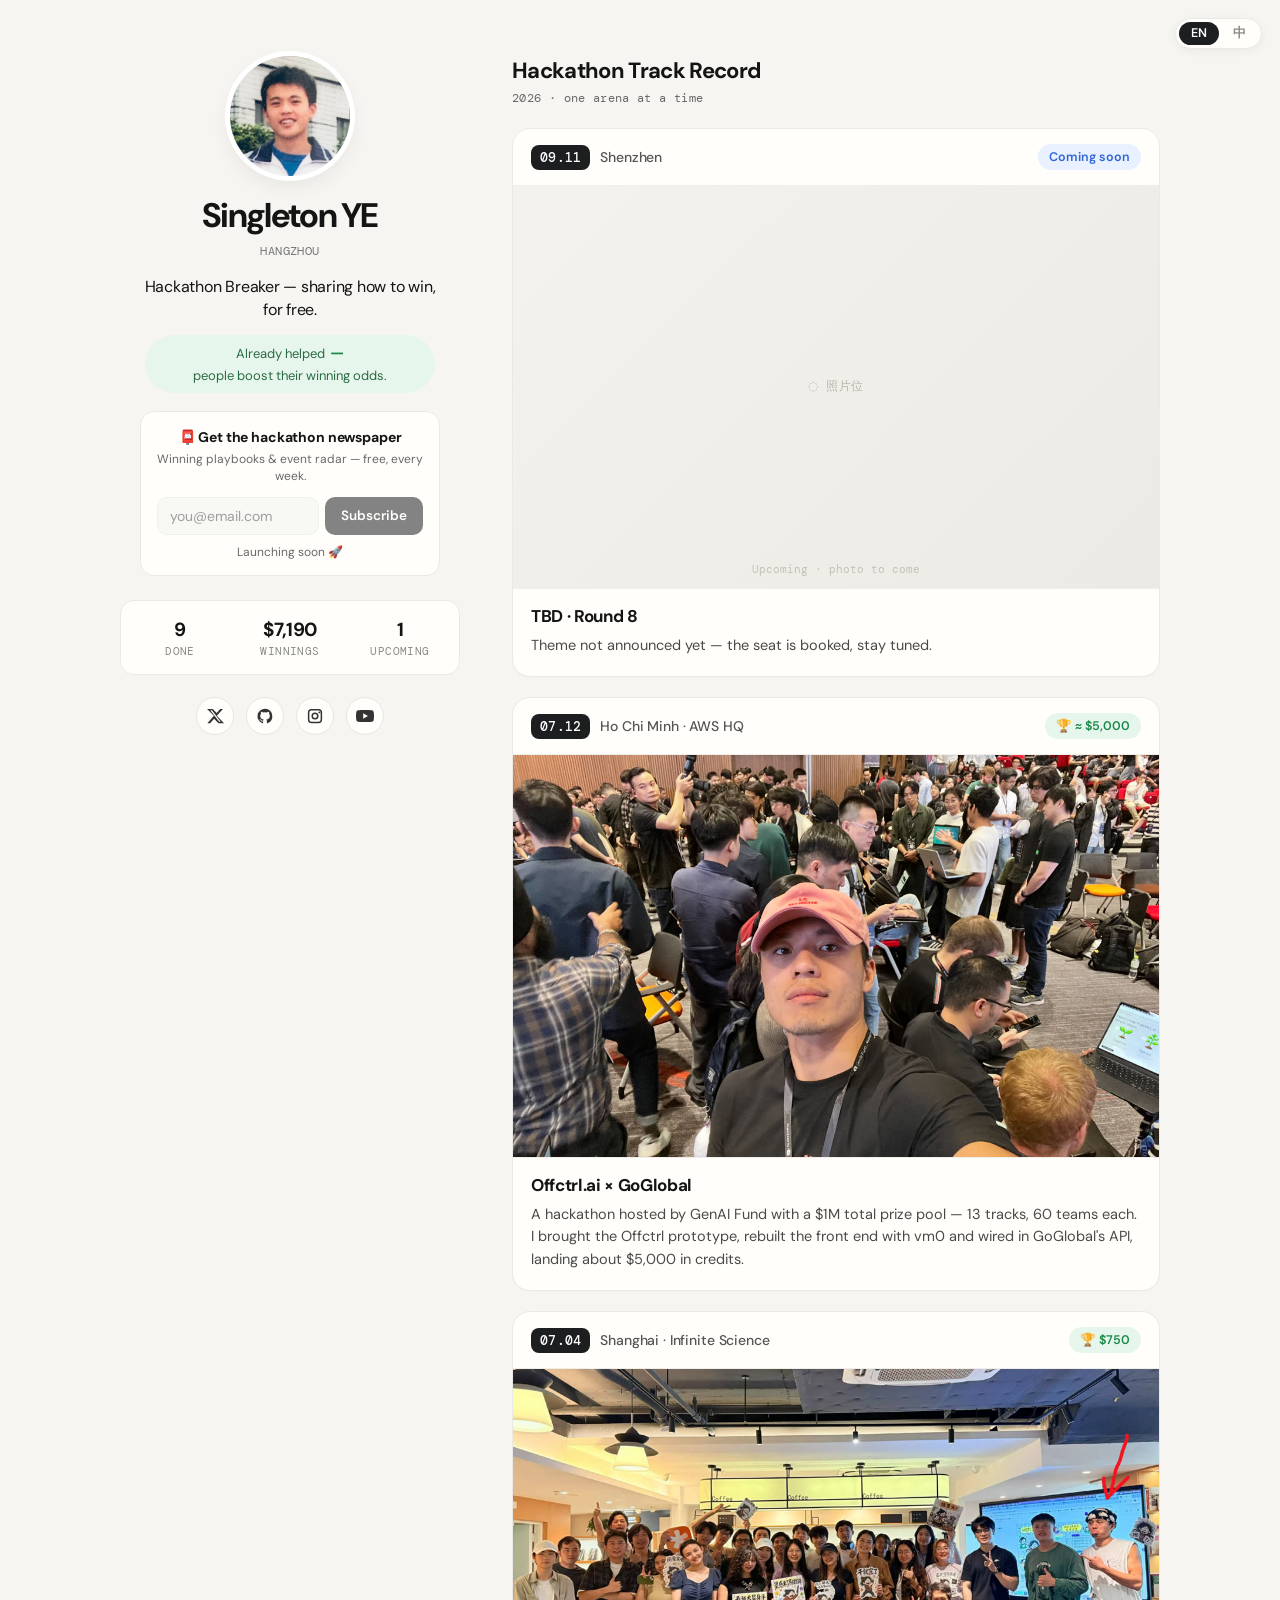
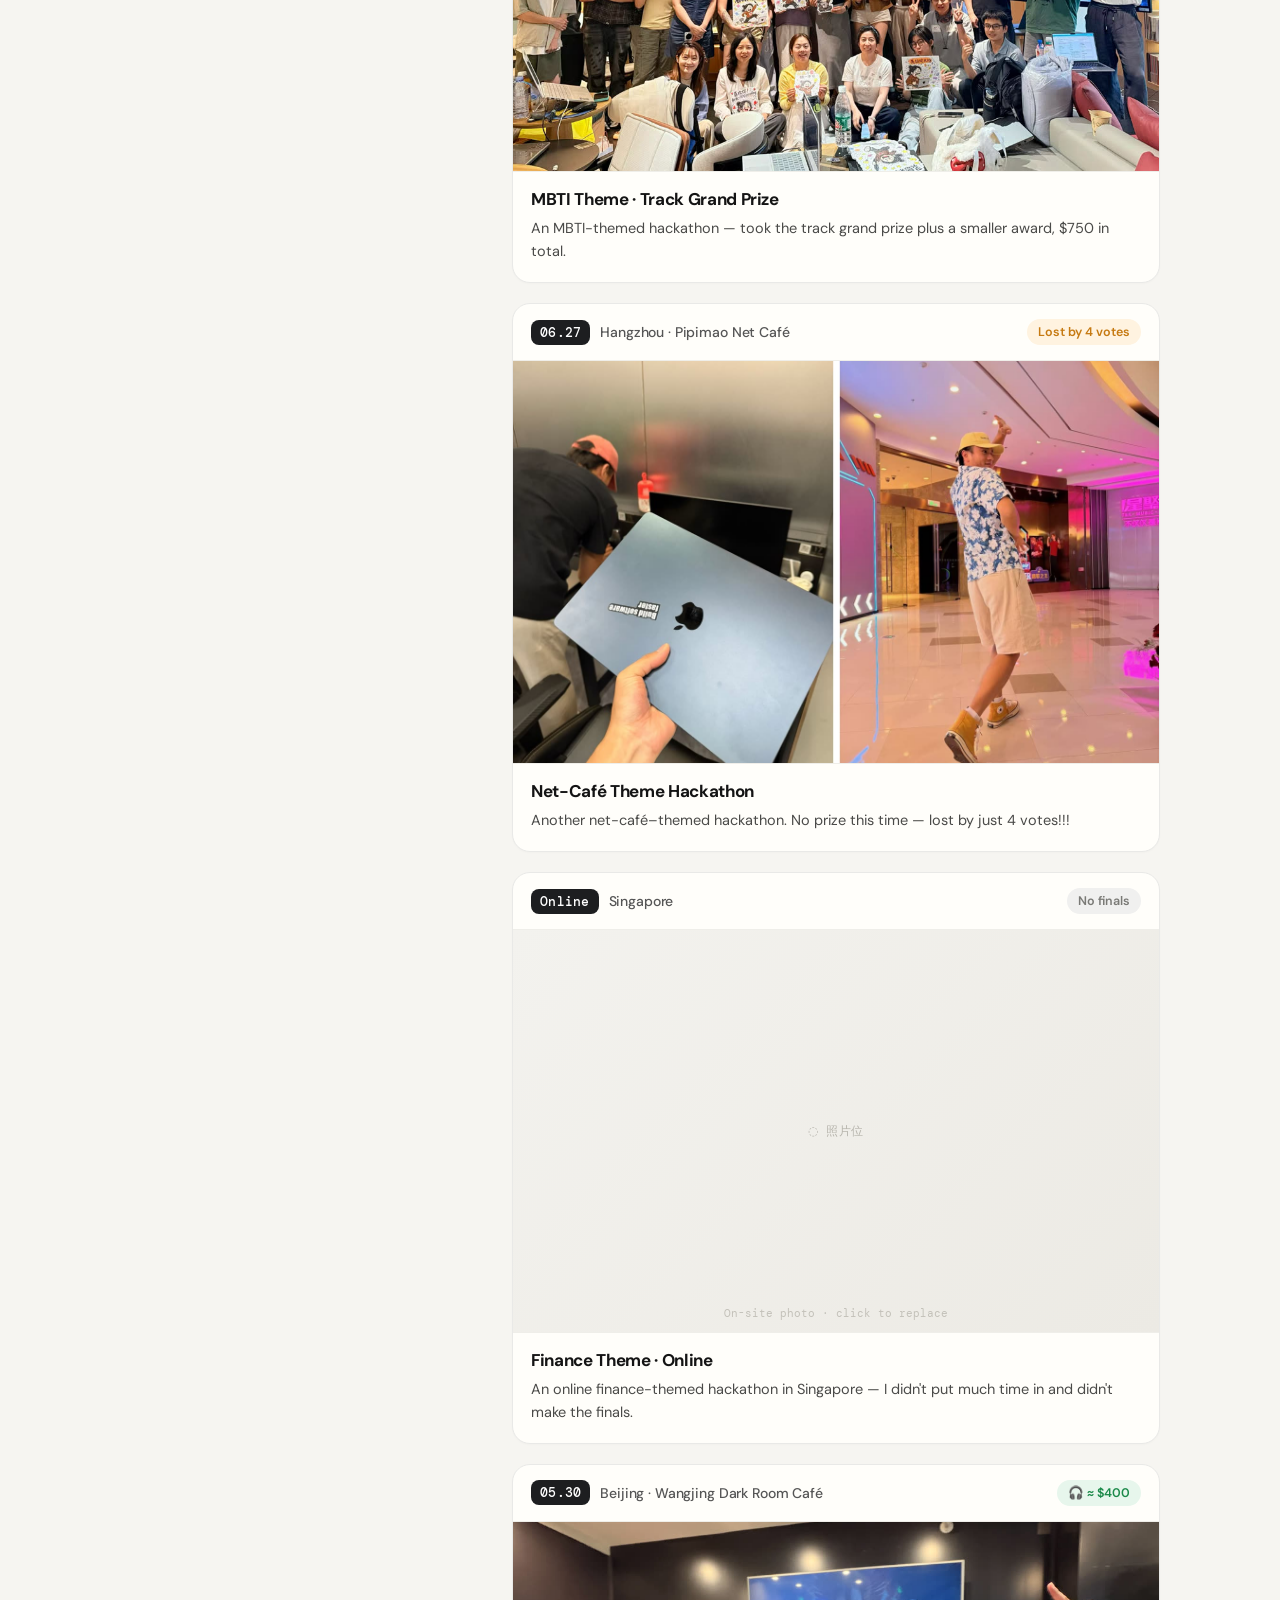
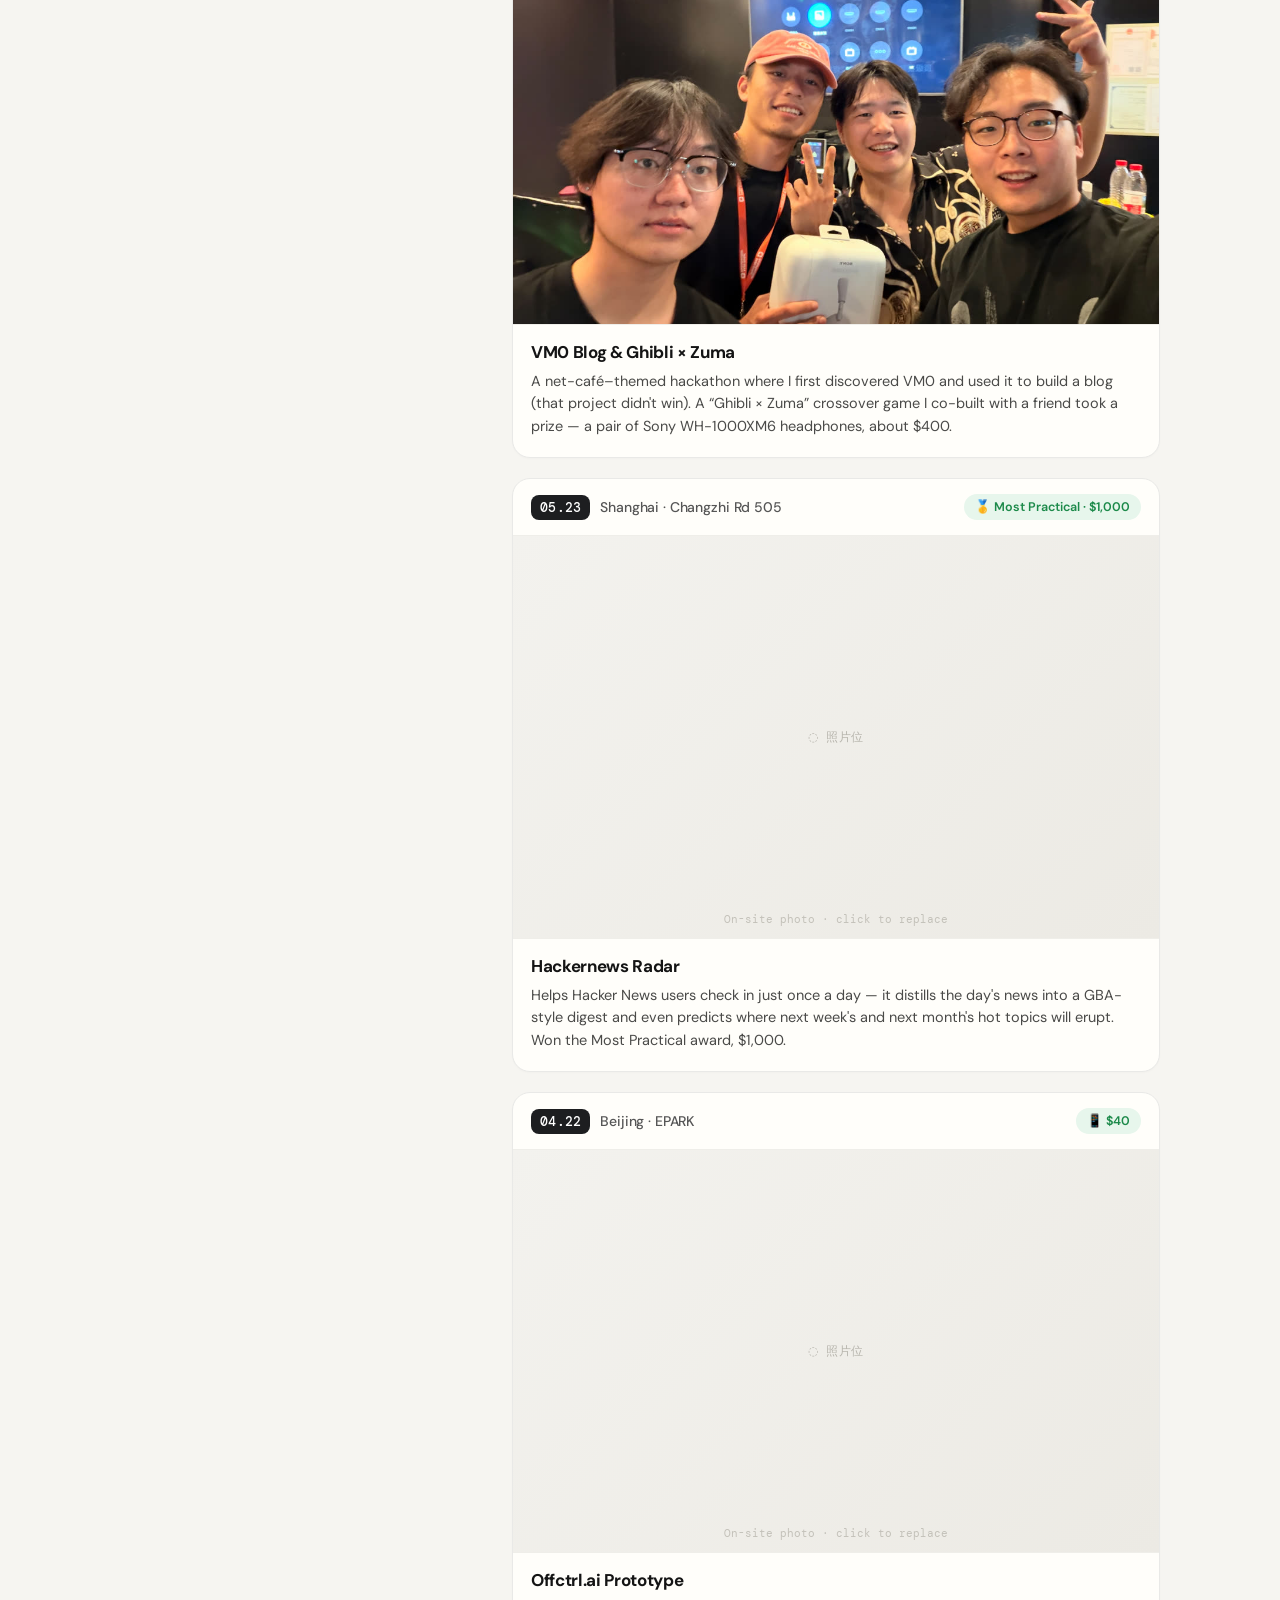
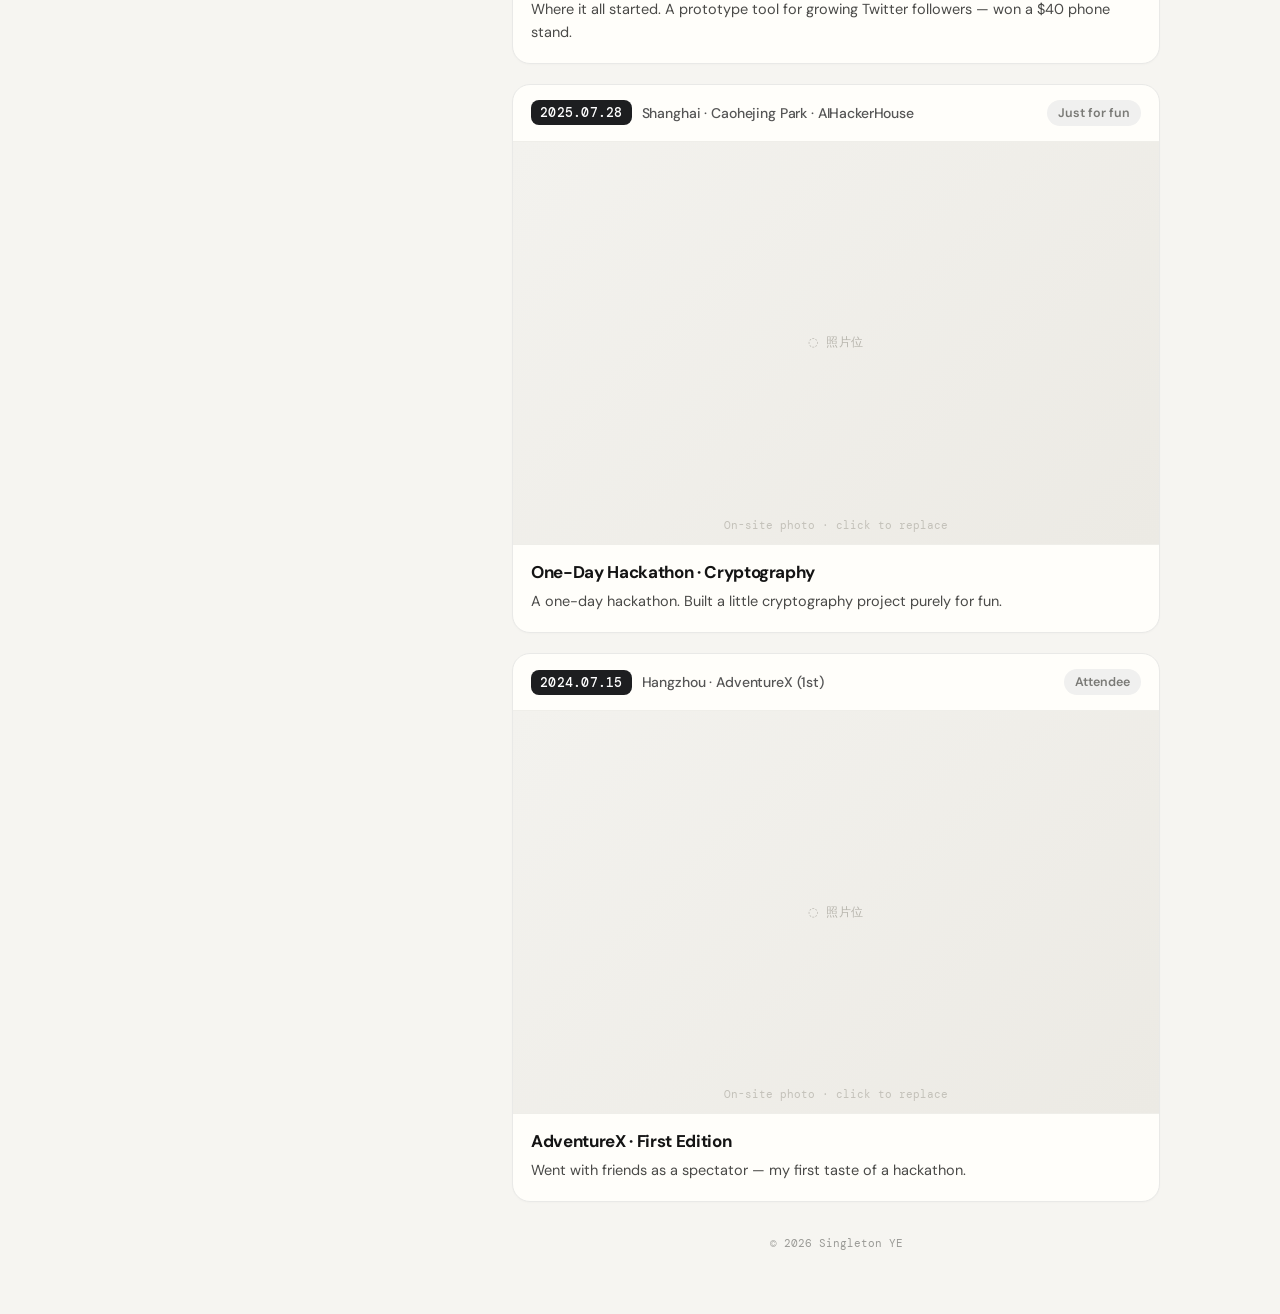
==== public/index.html @ fce63861 "Add on-site photo to 05.30 Beijing Wangjing hackathon card Co-Authored-By: Claude Opus 4.8 <noreply@" ====
<!doctype html>
<html lang="en">
  <head>
    <meta charset="UTF-8" />
    <meta name="viewport" content="width=device-width, initial-scale=1.0" />
    <meta name="description" content="Singleton YE — builder, creator, and independent thinker." />
    <title>Singleton YE</title>
    <link rel="preconnect" href="https://fonts.googleapis.com" />
    <link rel="preconnect" href="https://fonts.gstatic.com" crossorigin />
    <link href="https://fonts.googleapis.com/css2?family=DM+Mono&family=DM+Sans:opsz,wght@9..40,400;9..40,500;9..40,600;9..40,700&display=swap" rel="stylesheet" />
    <link rel="stylesheet" href="styles.css" />
  </head>
  <body>
    <!-- 语言切换 / language switch -->
    <div class="lang-switch" role="group" aria-label="Language">
      <button class="lang-btn" data-lang="en" type="button">EN</button>
      <button class="lang-btn" data-lang="zh" type="button">中</button>
    </div>

    <div class="layout">
      <!-- ============ LEFT · 个人信息 ============ -->
      <aside class="profile">
        <div class="profile-inner">
          <img class="avatar" src="assets/avatar.jpg" alt="Singleton YE" />
          <h1 id="name">Singleton YE</h1>
          <p class="location t" data-en="Hangzhou" data-zh="杭州">Hangzhou</p>
          <p class="intro t" data-en="Hackathon Breaker — sharing how to win, for free." data-zh="黑客松破解者，免费分享拿奖的办法。">Hackathon Breaker — sharing how to win, for free.</p>
          <p class="helped">
            <span class="t" data-en="Already helped" data-zh="已经帮助">Already helped</span>
            <strong id="helped-count" class="helped-num">…</strong>
            <span class="t" data-en="people boost their winning odds." data-zh="人提高获奖概率。">people boost their winning odds.</span>
          </p>

          <form class="subscribe" id="subscribe" novalidate>
            <p class="sub-title t" data-en="📮 Get the hackathon newspaper" data-zh="📮 订阅黑客松报纸">📮 Get the hackathon newspaper</p>
            <p class="sub-sub t" data-en="Winning playbooks & event radar — free, every week." data-zh="拿奖打法 + 赛事雷达，每周一封，免费。">Winning playbooks &amp; event radar — free, every week.</p>
            <div class="sub-row">
              <input class="sub-input" id="sub-email" type="email" autocomplete="email" placeholder="you@email.com" aria-label="Email" required disabled />
              <button class="sub-btn t" id="sub-btn" type="submit" data-en="Subscribe" data-zh="订阅" disabled>Subscribe</button>
            </div>
            <p class="sub-msg sub-soon t" id="sub-msg" role="status" aria-live="polite" data-en="Launching soon 🚀" data-zh="即将开放 🚀">Launching soon 🚀</p>
          </form>

          <div class="stats" aria-label="hackathon record">
            <div class="stat"><span class="num">9</span><span class="lbl t" data-en="Done" data-zh="已完赛">Done</span></div>
            <div class="stat"><span class="num">$7,190</span><span class="lbl t" data-en="Winnings" data-zh="累计奖金">Winnings</span></div>
            <div class="stat"><span class="num">1</span><span class="lbl t" data-en="Upcoming" data-zh="待开始">Upcoming</span></div>
          </div>

          <div class="socials" aria-label="social links">
            <a href="https://x.com/offctrl_ai" target="_blank" rel="noreferrer" aria-label="X (Twitter)">
              <svg viewBox="0 0 24 24" aria-hidden="true"><path d="M18.9 2.5h3.7l-8.1 9.2 9.5 9.8h-7.4l-5.8-6-5.3 6H1.8l8.7-9.9-9.1-9.1h7.6l5.2 5.5 4.7-5.5Zm-1.3 17.1h2L7.9 4.3H5.7l11.9 15.3Z"/></svg>
            </a>
            <a href="https://github.com/SingletonYe" target="_blank" rel="noreferrer" aria-label="GitHub">
              <svg viewBox="0 0 24 24" aria-hidden="true"><path d="M12 2.2a10 10 0 0 0-3.16 19.49c.5.09.68-.22.68-.48v-1.9c-2.78.6-3.37-1.18-3.37-1.18-.46-1.15-1.11-1.46-1.11-1.46-.91-.61.07-.6.07-.6 1 .07 1.54 1.04 1.54 1.04.9 1.53 2.35 1.09 2.92.83.09-.65.35-1.1.64-1.35-2.22-.25-4.56-1.11-4.56-4.94 0-1.09.39-1.98 1.03-2.68-.1-.25-.45-1.27.1-2.65 0 0 .84-.27 2.75 1.02a9.5 9.5 0 0 1 5 0c1.91-1.29 2.75-1.02 2.75-1.02.55 1.38.2 2.4.1 2.65.64.7 1.03 1.59 1.03 2.68 0 3.84-2.34 4.68-4.57 4.93.36.31.68.9.68 1.81v2.68c0 .27.18.58.69.48A10 10 0 0 0 12 2.2Z"/></svg>
            </a>
            <a href="https://instagram.com/offctrl_ai" target="_blank" rel="noreferrer" aria-label="Instagram">
              <svg viewBox="0 0 24 24" aria-hidden="true"><path d="M7.3 2.5h9.4a4.8 4.8 0 0 1 4.8 4.8v9.4a4.8 4.8 0 0 1-4.8 4.8H7.3a4.8 4.8 0 0 1-4.8-4.8V7.3a4.8 4.8 0 0 1 4.8-4.8Zm-.16 2A2.64 2.64 0 0 0 4.5 7.14v9.72a2.64 2.64 0 0 0 2.64 2.64h9.72a2.64 2.64 0 0 0 2.64-2.64V7.14a2.64 2.64 0 0 0-2.64-2.64H7.14ZM17.8 6a1.2 1.2 0 1 1 0 2.4 1.2 1.2 0 0 1 0-2.4ZM12 7.3a4.7 4.7 0 1 1 0 9.4 4.7 4.7 0 0 1 0-9.4Zm0 2a2.7 2.7 0 1 0 0 5.4 2.7 2.7 0 0 0 0-5.4Z"/></svg>
            </a>
            <a href="https://www.youtube.com/@offctrl_ai" target="_blank" rel="noreferrer" aria-label="YouTube">
              <svg viewBox="0 0 24 24" aria-hidden="true"><path d="M23.5 6.5a3 3 0 0 0-2.1-2.1C19.5 3.9 12 3.9 12 3.9s-7.5 0-9.4.5A3 3 0 0 0 .5 6.5C0 8.4 0 12 0 12s0 3.6.5 5.5a3 3 0 0 0 2.1 2.1c1.9.5 9.4.5 9.4.5s7.5 0 9.4-.5a3 3 0 0 0 2.1-2.1c.5-1.9.5-5.5.5-5.5s0-3.6-.5-5.5ZM9.6 15.6V8.4l6.3 3.6-6.3 3.6Z"/></svg>
            </a>
          </div>
        </div>
      </aside>

      <!-- ============ RIGHT · 黑客松 Feed（时间倒序） ============ -->
      <main class="feed" aria-label="hackathon record">
        <header class="feed-head">
          <h2 class="t" data-en="Hackathon Track Record" data-zh="黑客松的战绩">Hackathon Track Record</h2>
          <p class="t" data-en="2026 · one arena at a time" data-zh="2026 · 一场一场攒起来的现场">2026 · one arena at a time</p>
        </header>

        <!-- #8 · Shenzhen · upcoming -->
        <article class="post upcoming">
          <div class="post-top">
            <span class="date">09.11</span>
            <span class="place t" data-en="Shenzhen" data-zh="深圳">Shenzhen</span>
            <span class="chip chip-soon t" data-en="Coming soon" data-zh="即将开始">Coming soon</span>
          </div>
          <!-- 照片位：把下面的 div 换成一张 img（放到 assets/ 目录）即可 -->
          <div class="shot" data-note="Upcoming · photo to come"></div>
          <div class="post-body">
            <h3 class="t" data-en="TBD · Round 8" data-zh="待定 · 第八场">TBD · Round 8</h3>
            <p class="t" data-en="Theme not announced yet — the seat is booked, stay tuned." data-zh="主题尚未公布，位置已就位，敬请期待。">Theme not announced yet — the seat is booked, stay tuned.</p>
          </div>
        </article>

        <!-- #7 · Ho Chi Minh -->
        <article class="post">
          <div class="post-top">
            <span class="date">07.12</span>
            <span class="place t" data-en="Ho Chi Minh · AWS HQ" data-zh="胡志明 · AWS 总部">Ho Chi Minh · AWS HQ</span>
            <span class="chip chip-win">🏆 ≈ $5,000</span>
          </div>
          <img class="shot" src="assets/hcmc.jpg" alt="On-site at the GenAI Fund hackathon in Ho Chi Minh City" loading="lazy" />
          <div class="post-body">
            <h3>Offctrl.ai × GoGlobal</h3>
            <p class="t" data-en="A hackathon hosted by GenAI Fund with a $1M total prize pool — 13 tracks, 60 teams each. I brought the Offctrl prototype, rebuilt the front end with vm0 and wired in GoGlobal's API, landing about $5,000 in credits." data-zh="GenAI Fund 主办、总奖池 100 万美金的黑客松，13 个赛道、每赛道 60 支队伍。带着 Offctrl 原型，用 vm0 改前端并接入 GoGlobal 的 API，最终拿下约 $5,000 credit。">A hackathon hosted by GenAI Fund with a $1M total prize pool — 13 tracks, 60 teams each. I brought the Offctrl prototype, rebuilt the front end with vm0 and wired in GoGlobal's API, landing about $5,000 in credits.</p>
          </div>
        </article>

        <!-- #6 · Shanghai MBTI -->
        <article class="post">
          <div class="post-top">
            <span class="date">07.04</span>
            <span class="place t" data-en="Shanghai · Infinite Science" data-zh="上海 · 科学无限家">Shanghai · Infinite Science</span>
            <span class="chip chip-win">🏆 $750</span>
          </div>
          <img class="shot" src="assets/sh0704.jpg" alt="Group photo at the MBTI-themed hackathon in Shanghai (Infinite Science)" loading="lazy" />
          <div class="post-body">
            <h3 class="t" data-en="MBTI Theme · Track Grand Prize" data-zh="MBTI 主题 · 赛道大奖">MBTI Theme · Track Grand Prize</h3>
            <p class="t" data-en="An MBTI-themed hackathon — took the track grand prize plus a smaller award, $750 in total." data-zh="MBTI 主题黑客松，拿下赛道大奖 + 一个小奖，合计 $750。">An MBTI-themed hackathon — took the track grand prize plus a smaller award, $750 in total.</p>
          </div>
        </article>

        <!-- #5 · Hangzhou -->
        <article class="post">
          <div class="post-top">
            <span class="date">06.27</span>
            <span class="place t" data-en="Hangzhou · Pipimao Net Café" data-zh="杭州 · 屁屁猫网咖">Hangzhou · Pipimao Net Café</span>
            <span class="chip chip-miss t" data-en="Lost by 4 votes" data-zh="差 4 票">Lost by 4 votes</span>
          </div>
          <img class="shot" src="assets/hz0627.jpg" alt="On-site at the net-café–themed hackathon in Hangzhou (Pipimao)" loading="lazy" />
          <div class="post-body">
            <h3 class="t" data-en="Net-Café Theme Hackathon" data-zh="网吧主题黑客松">Net-Café Theme Hackathon</h3>
            <p class="t" data-en="Another net-café–themed hackathon. No prize this time — lost by just 4 votes!!!" data-zh="又一场网吧主题的黑客松。这次没拿奖——就差 4 票！！！">Another net-café–themed hackathon. No prize this time — lost by just 4 votes!!!</p>
          </div>
        </article>

        <!-- #4 · Singapore online -->
        <article class="post">
          <div class="post-top">
            <span class="date t" data-en="Online" data-zh="线上">Online</span>
            <span class="place t" data-en="Singapore" data-zh="新加坡">Singapore</span>
            <span class="chip chip-zero t" data-en="No finals" data-zh="未入围">No finals</span>
          </div>
          <div class="shot" data-note="On-site photo · click to replace"></div>
          <div class="post-body">
            <h3 class="t" data-en="Finance Theme · Online" data-zh="金融主题 · 线上黑客松">Finance Theme · Online</h3>
            <p class="t" data-en="An online finance-themed hackathon in Singapore — I didn't put much time in and didn't make the finals." data-zh="新加坡的线上金融主题黑客松，没投入太多时间，最终未入围。">An online finance-themed hackathon in Singapore — I didn't put much time in and didn't make the finals.</p>
          </div>
        </article>

        <!-- #3 · Beijing Wangjing -->
        <article class="post">
          <div class="post-top">
            <span class="date">05.30</span>
            <span class="place t" data-en="Beijing · Wangjing Dark Room Café" data-zh="北京 · 望京小黑屋网咖">Beijing · Wangjing Dark Room Café</span>
            <span class="chip chip-win">🎧 ≈ $400</span>
          </div>
          <img class="shot" src="assets/bj0530.jpg" alt="Team selfie with the Sony WH-1000XM6 prize at the Beijing net-café hackathon (Wangjing)" loading="lazy" />
          <div class="post-body">
            <h3 class="t" data-en="VM0 Blog & Ghibli × Zuma" data-zh="VM0 博客 & 吉卜力 × 祖玛">VM0 Blog & Ghibli × Zuma</h3>
            <p class="t" data-en="A net-café–themed hackathon where I first discovered VM0 and used it to build a blog (that project didn't win). A “Ghibli × Zuma” crossover game I co-built with a friend took a prize — a pair of Sony WH-1000XM6 headphones, about $400." data-zh="网吧主题黑客松，第一次认识了 VM0，用它做了一个博客（这个项目没拿奖）。和朋友联合做的「吉卜力 × 祖玛」联动游戏拿了奖——一副 Sony WH-1000XM6 耳机，约 $400。">A net-café–themed hackathon where I first discovered VM0 and used it to build a blog (that project didn't win). A “Ghibli × Zuma” crossover game I co-built with a friend took a prize — a pair of Sony WH-1000XM6 headphones, about $400.</p>
          </div>
        </article>

        <!-- #2 · Shanghai Hackernews Radar -->
        <article class="post">
          <div class="post-top">
            <span class="date">05.23</span>
            <span class="place t" data-en="Shanghai · Changzhi Rd 505" data-zh="上海 · 长治路 505">Shanghai · Changzhi Rd 505</span>
            <span class="chip chip-win t" data-en="🥇 Most Practical · $1,000" data-zh="🥇 最实用奖 · $1,000">🥇 Most Practical · $1,000</span>
          </div>
          <div class="shot" data-note="On-site photo · click to replace"></div>
          <div class="post-body">
            <h3>Hackernews Radar</h3>
            <p class="t" data-en="Helps Hacker News users check in just once a day — it distills the day's news into a GBA-style digest and even predicts where next week's and next month's hot topics will erupt. Won the Most Practical award, $1,000." data-zh="帮 Hacker News 用户「一天只刷一次」——把当天资讯整理成 GBA 风格的汇总，还能预测未来一周、一个月的热点会在哪里引爆。斩获最实用奖，奖金 $1,000。">Helps Hacker News users check in just once a day — it distills the day's news into a GBA-style digest and even predicts where next week's and next month's hot topics will erupt. Won the Most Practical award, $1,000.</p>
          </div>
        </article>

        <!-- #1 · Beijing EPARK -->
        <article class="post">
          <div class="post-top">
            <span class="date">04.22</span>
            <span class="place t" data-en="Beijing · EPARK" data-zh="北京 · EPARK">Beijing · EPARK</span>
            <span class="chip chip-win">📱 $40</span>
          </div>
          <div class="shot" data-note="On-site photo · click to replace"></div>
          <div class="post-body">
            <h3 class="t" data-en="Offctrl.ai Prototype" data-zh="Offctrl.ai 原型">Offctrl.ai Prototype</h3>
            <p class="t" data-en="Where it all started. A prototype tool for growing Twitter followers — won a $40 phone stand." data-zh="起点的一场。帮助 Twitter 涨粉的工具原型，拿到一个 $40 的手机支架。">Where it all started. A prototype tool for growing Twitter followers — won a $40 phone stand.</p>
          </div>
        </article>

        <!-- #2025 · Shanghai AIHackerHouse (2025.07.28) -->
        <article class="post">
          <div class="post-top">
            <span class="date">2025.07.28</span>
            <span class="place t" data-en="Shanghai · Caohejing Park · AIHackerHouse" data-zh="上海 · 漕河泾公园 AIHackerHouse">Shanghai · Caohejing Park · AIHackerHouse</span>
            <span class="chip chip-zero t" data-en="Just for fun" data-zh="纯为好玩">Just for fun</span>
          </div>
          <div class="shot" data-note="On-site photo · click to replace"></div>
          <div class="post-body">
            <h3 class="t" data-en="One-Day Hackathon · Cryptography" data-zh="一日黑客松 · 密码学">One-Day Hackathon · Cryptography</h3>
            <p class="t" data-en="A one-day hackathon. Built a little cryptography project purely for fun." data-zh="一日黑客松主题。做了一个密码学相关的小项目，纯粹为了好玩。">A one-day hackathon. Built a little cryptography project purely for fun.</p>
          </div>
        </article>

        <!-- #0 · Hangzhou AdventureX 2024 (earliest) -->
        <article class="post">
          <div class="post-top">
            <span class="date">2024.07.15</span>
            <span class="place t" data-en="Hangzhou · AdventureX (1st)" data-zh="杭州 · AdventureX 第一届">Hangzhou · AdventureX (1st)</span>
            <span class="chip chip-zero t" data-en="Attendee" data-zh="观众">Attendee</span>
          </div>
          <div class="shot" data-note="On-site photo · click to replace"></div>
          <div class="post-body">
            <h3 class="t" data-en="AdventureX · First Edition" data-zh="AdventureX 第一届">AdventureX · First Edition</h3>
            <p class="t" data-en="Went with friends as a spectator — my first taste of a hackathon." data-zh="和朋友一起去玩，纯观众——第一次见识黑客松。">Went with friends as a spectator — my first taste of a hackathon.</p>
          </div>
        </article>

        <footer class="feed-foot">© <span id="year"></span> Singleton YE</footer>
      </main>
    </div>

    <script>
      (function () {
        var KEY = 'lang';
        function apply(lang) {
          document.documentElement.lang = lang === 'zh' ? 'zh-CN' : 'en';
          var attr = lang === 'zh' ? 'data-zh' : 'data-en';
          var nodes = document.querySelectorAll('.t');
          for (var i = 0; i < nodes.length; i++) {
            var v = nodes[i].getAttribute(attr);
            if (v !== null) nodes[i].textContent = v;
          }
          var btns = document.querySelectorAll('.lang-btn');
          for (var j = 0; j < btns.length; j++) {
            btns[j].classList.toggle('active', btns[j].getAttribute('data-lang') === lang);
          }
        }
        document.addEventListener('click', function (e) {
          var b = e.target.closest ? e.target.closest('.lang-btn') : null;
          if (!b) return;
          try { localStorage.setItem(KEY, b.getAttribute('data-lang')); } catch (err) {}
          apply(b.getAttribute('data-lang'));
        });
        var y = document.getElementById('year');
        if (y) y.textContent = new Date().getFullYear();

        // 访客计数：每个浏览器只 +1（"每有一个人进来加一"），之后只读取展示；防止刷新灌水
        (function () {
          var el = document.getElementById('helped-count');
          if (!el) return;
          var COUNTED = 'helped_counted';
          var counted = false;
          try { counted = localStorage.getItem(COUNTED) === '1'; } catch (e) {}
          var base = 'https://abacus.jasoncameron.dev/';
          var url = base + (counted ? 'get' : 'hit') + '/single0-com/visits';
          fetch(url).then(function (r) { return r.json(); }).then(function (d) {
            if (d && typeof d.value !== 'undefined') {
              el.textContent = Number(d.value).toLocaleString('en-US');
              if (!counted) { try { localStorage.setItem(COUNTED, '1'); } catch (e) {} }
            } else { el.textContent = '—'; }
          }).catch(function () { el.textContent = '—'; });
        })();

        // 初始语言：已保存的手动选择 > IP 归属地（中国大陆→中文）> 默认英文
        var saved = null;
        try { saved = localStorage.getItem(KEY); } catch (err) {}
        if (saved) {
          apply(saved);
        } else {
          apply('en'); // 默认英文，检测到中国大陆再切换
          fetch('/cdn-cgi/trace').then(function (r) { return r.text(); }).then(function (t) {
            var m = t.match(/loc=([A-Z]{2})/);
            if (m && m[1] === 'CN') apply('zh');
          }).catch(function () {});
        }
      })();
    </script>
  </body>
</html>
---- public/styles.css ----
:root{
  --ink:#141414;--muted:#686868;--line:#e9e9e7;--paper:#f6f5f1;--card:#fffefa;
}
*{box-sizing:border-box}
body{margin:0;background:var(--paper);color:var(--ink);font-family:"DM Sans",Arial,sans-serif;-webkit-font-smoothing:antialiased}

/* ---------- language switch ---------- */
.lang-switch{position:fixed;top:18px;right:18px;z-index:20;display:inline-flex;padding:3px;gap:2px;background:var(--card);border:1px solid var(--line);border-radius:999px;box-shadow:0 2px 10px #0000000d}
.lang-btn{border:0;background:transparent;cursor:pointer;font:600 12.5px "DM Sans",sans-serif;color:#8a8a86;padding:5px 12px;border-radius:999px;line-height:1;transition:.15s}
.lang-btn:hover{color:#333}
.lang-btn.active{background:#1d1e20;color:#fff}

/* ---------- layout ---------- */
.layout{display:grid;grid-template-columns:340px minmax(0,1fr);gap:52px;width:min(100% - 48px,1040px);margin:0 auto;padding:56px 0 64px;align-items:start}

/* ---------- left profile ---------- */
.profile{position:sticky;top:56px}
.profile-inner{text-align:center}
.avatar{width:120px;height:120px;border-radius:50%;object-fit:cover;display:block;margin:0 auto 22px;box-shadow:0 0 0 5px #fff,0 8px 22px #00000015}
h1{font-size:34px;letter-spacing:-.05em;line-height:1.05;margin:0;font-weight:700}
.location{color:#777;font-size:14px;margin:9px 0 16px;font:12px "DM Mono",monospace;letter-spacing:.04em;text-transform:uppercase}
.intro{font-size:16px;line-height:1.45;margin:0 auto;max-width:300px;letter-spacing:-.015em}
.subintro{font-size:13.5px;color:var(--muted);line-height:1.5;margin:8px auto 0;max-width:290px}
.helped{display:inline-flex;flex-wrap:wrap;align-items:baseline;justify-content:center;column-gap:5px;row-gap:2px;margin:14px auto 0;max-width:290px;padding:8px 15px;background:#e7f6ec;border-radius:999px;font-size:13px;line-height:1.4;color:#2b6b45}
.helped-num{font-weight:700;font-size:15.5px;color:#1c8a4a;letter-spacing:-.01em;font-variant-numeric:tabular-nums}
.subscribe{margin:18px auto 0;max-width:300px;text-align:center;padding:16px 16px 14px;border:1px solid var(--line);border-radius:14px;background:var(--card)}
.sub-title{margin:0;font-size:14px;font-weight:700;letter-spacing:-.01em}
.sub-sub{margin:5px 0 11px;font-size:12px;color:var(--muted);line-height:1.45}
.sub-row{display:flex;gap:6px}
.sub-input{flex:1;min-width:0;padding:9px 12px;border:1px solid var(--line);border-radius:10px;background:var(--paper);font:14px "DM Sans",sans-serif;color:var(--ink);outline:none;transition:.15s}
.sub-input:focus{border-color:#1d1d1d;background:#fff}
.sub-input:disabled{opacity:.7}
.sub-btn{padding:9px 16px;border:0;border-radius:10px;background:#1d1e20;color:#fff;font:600 13.5px "DM Sans",sans-serif;cursor:pointer;white-space:nowrap;transition:.18s}
.sub-btn:hover:not(:disabled){background:#000}
.sub-btn:disabled{opacity:.55;cursor:default}
.sub-msg{margin:9px 0 0;font-size:12px;min-height:14px;line-height:1.4;color:var(--muted)}
.sub-msg.ok{color:#1c8a4a}
.sub-msg.err{color:#c0392b}

.stats{display:grid;grid-template-columns:repeat(3,1fr);gap:8px;margin:24px 0 22px;padding:16px 8px;border:1px solid var(--line);border-radius:14px;background:var(--card)}
.stat{display:flex;flex-direction:column;gap:3px}
.stat .num{font-size:19px;font-weight:700;letter-spacing:-.03em}
.stat .lbl{font:10.5px "DM Mono",monospace;color:#8a8a86;text-transform:uppercase;letter-spacing:.04em}

.socials{display:flex;justify-content:center;gap:12px;margin-top:4px}
.socials a{display:grid;place-items:center;width:38px;height:38px;border:1px solid #e5e5e2;border-radius:50%;color:#333;background:var(--card);transition:.18s}
.socials a:hover{transform:translateY(-2px);color:#fff;background:#1d1d1d;border-color:#1d1d1d}
.socials svg{width:18px;height:18px;fill:currentColor}

/* ---------- right feed ---------- */
.feed{display:flex;flex-direction:column;gap:20px}
.feed-head{margin-bottom:2px}
.feed-head h2{font-size:22px;margin:0;letter-spacing:-.03em}
.feed-head p{margin:5px 0 0;color:var(--muted);font:12px "DM Mono",monospace;letter-spacing:.03em}

.post{background:var(--card);border:1px solid var(--line);border-radius:18px;overflow:hidden;box-shadow:0 1px 2px #00000005;transition:transform .2s,box-shadow .2s,border-color .2s}
.post:hover{transform:translateY(-3px);box-shadow:0 14px 34px #0000000f;border-color:#dcdcd7}

.post-top{display:flex;align-items:center;gap:10px;padding:15px 18px}
.post-top .date{font:13px "DM Mono",monospace;font-weight:500;background:#1d1e20;color:#fff;padding:4px 9px;border-radius:8px;letter-spacing:.02em}
.post-top .place{font-size:14px;color:#555;font-weight:500;letter-spacing:-.01em}
.post-top .chip{margin-left:auto;font-size:12.5px;font-weight:600;padding:5px 11px;border-radius:999px;white-space:nowrap}
.chip-win{background:#e7f6ec;color:#1c8a4a}
.chip-miss{background:#fff3e0;color:#c67a12}
.chip-zero{background:#f0f0ef;color:#7a7a76}
.chip-soon{background:#e9f0ff;color:#2f66d6}

/* 照片位 —— 换成 <img> 即可 */
.shot{position:relative;aspect-ratio:16/10;background:
  linear-gradient(135deg,#f3f2ee,#eceae4);
  display:grid;place-items:center;border-top:1px solid #efeee9;border-bottom:1px solid #efeee9}
.shot::before{content:"◌ 照片位";position:absolute;font:12px "DM Mono",monospace;color:#b6b4ac;letter-spacing:.05em}
.shot::after{content:attr(data-note);position:absolute;bottom:12px;font:11px "DM Mono",monospace;color:#c3c1b9}
.post img.shot{padding:0;display:block;width:100%;height:auto;object-fit:cover}

.post-body{padding:16px 18px 20px}
.post-body h3{font-size:17px;margin:0 0 7px;letter-spacing:-.02em}
.post-body p{font-size:14.5px;line-height:1.55;color:#4a4a48;margin:0}

.feed-foot{text-align:center;color:#9a9a96;font:11px "DM Mono",monospace;margin-top:14px}

/* ---------- responsive ---------- */
@media(max-width:820px){
  .layout{grid-template-columns:1fr;gap:34px;width:min(100% - 32px,560px);padding-top:40px}
  .profile{position:static;top:auto}
  .intro,.subintro,.helped,.subscribe{max-width:420px}
  h1{font-size:32px}
}
@media(max-width:480px){
  .post-top{flex-wrap:wrap}
  .post-top .chip{margin-left:0}
}
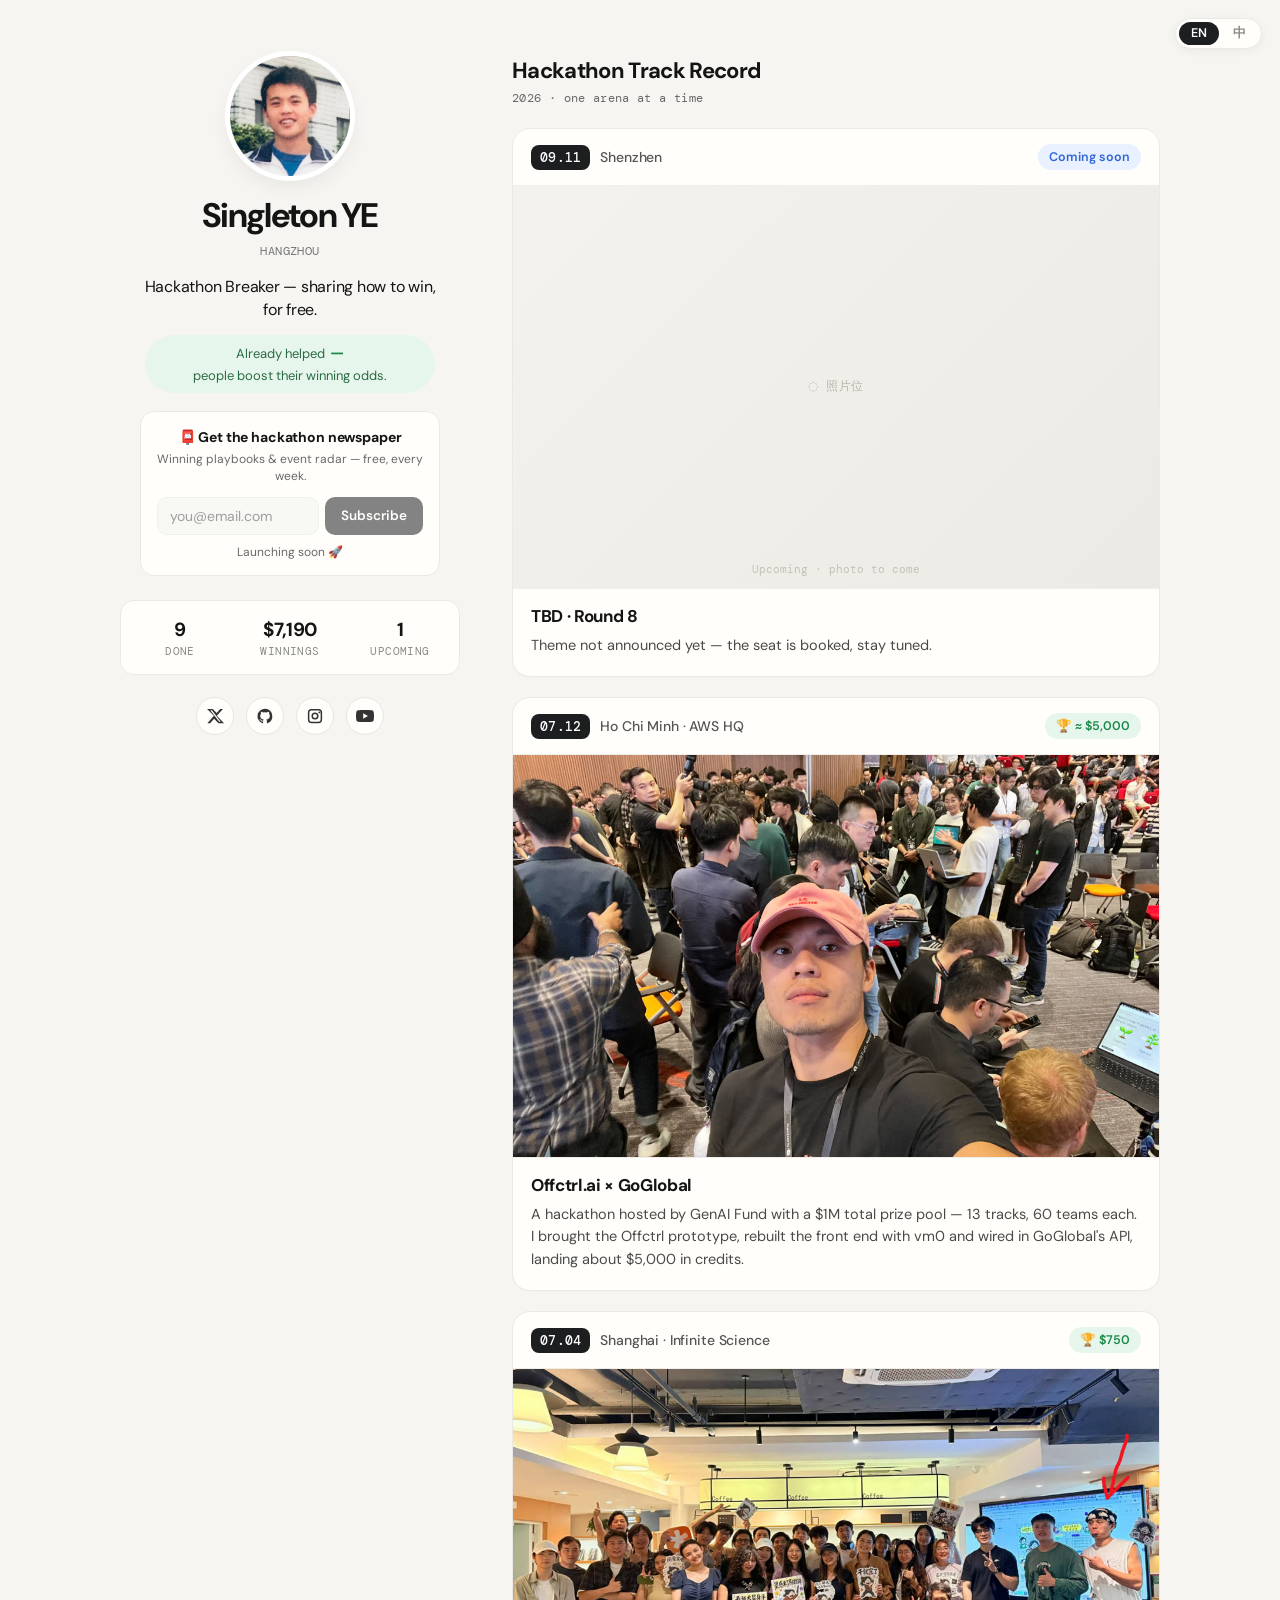
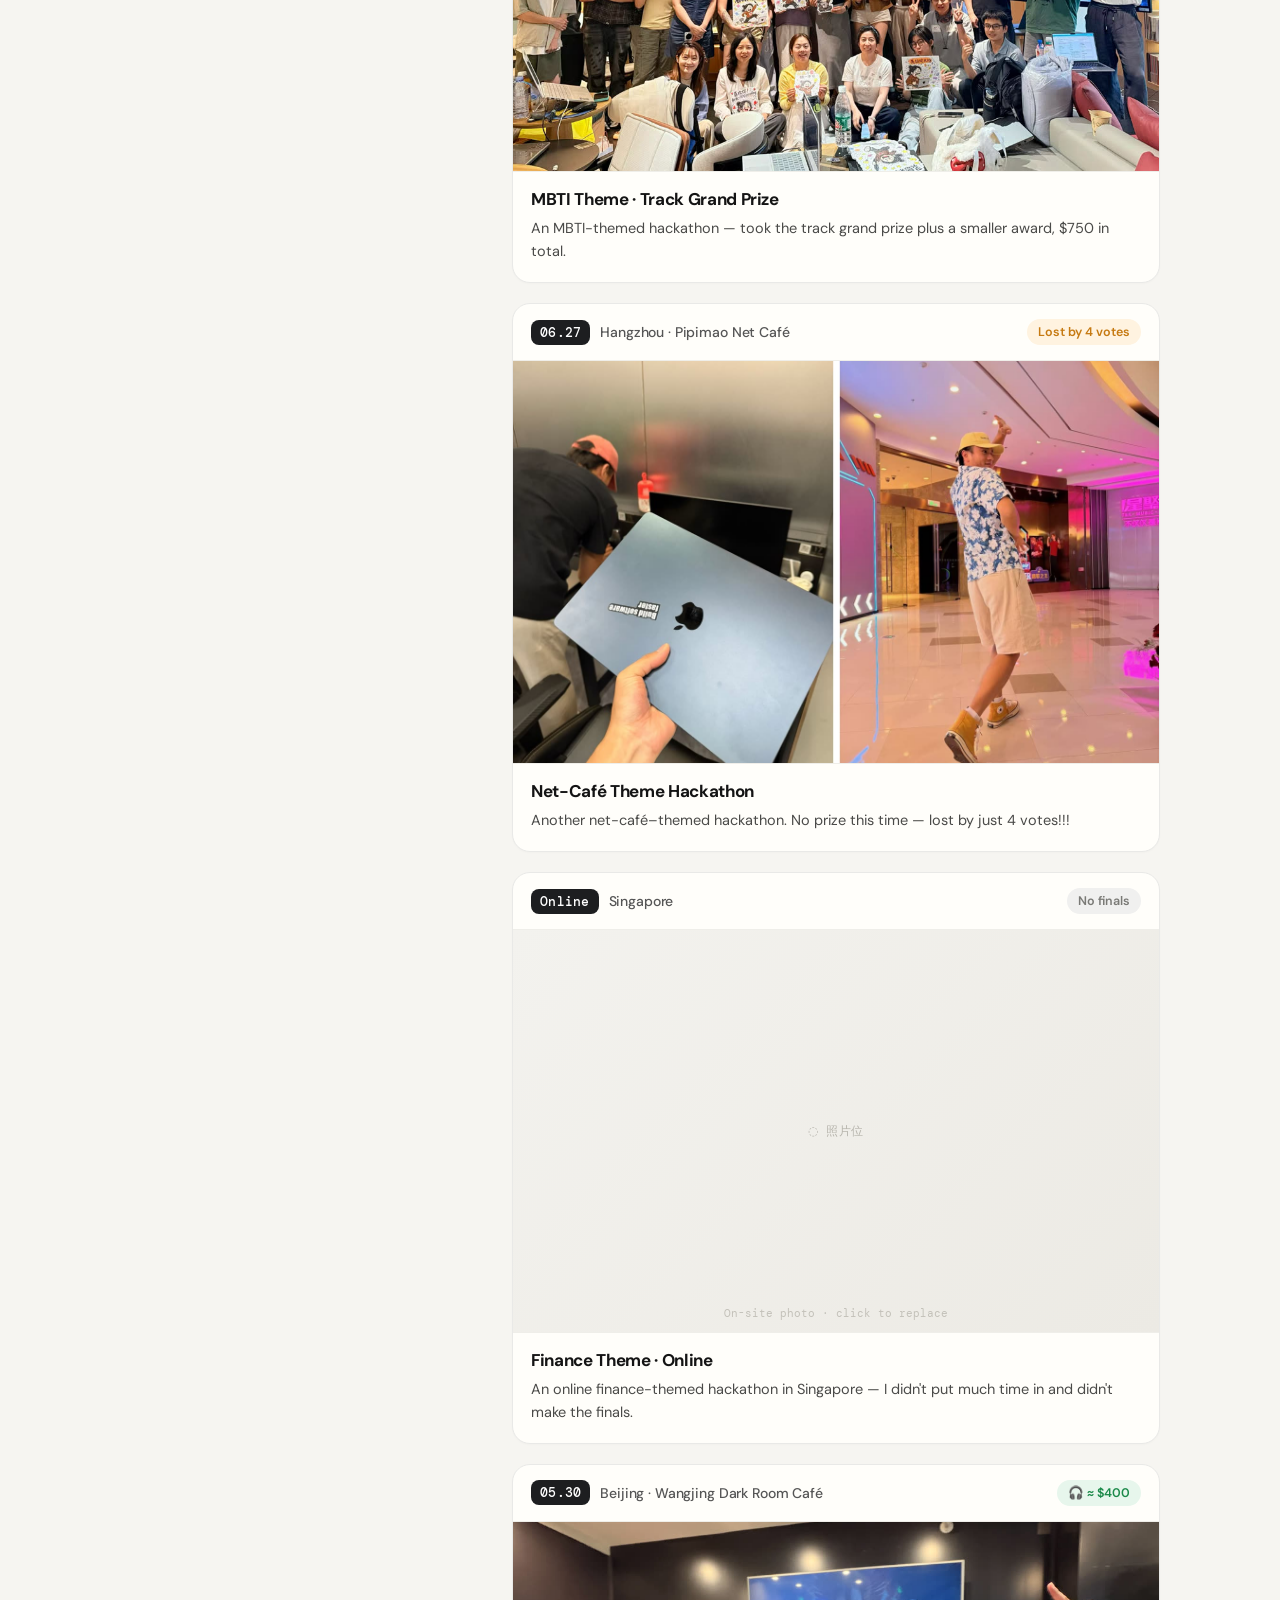
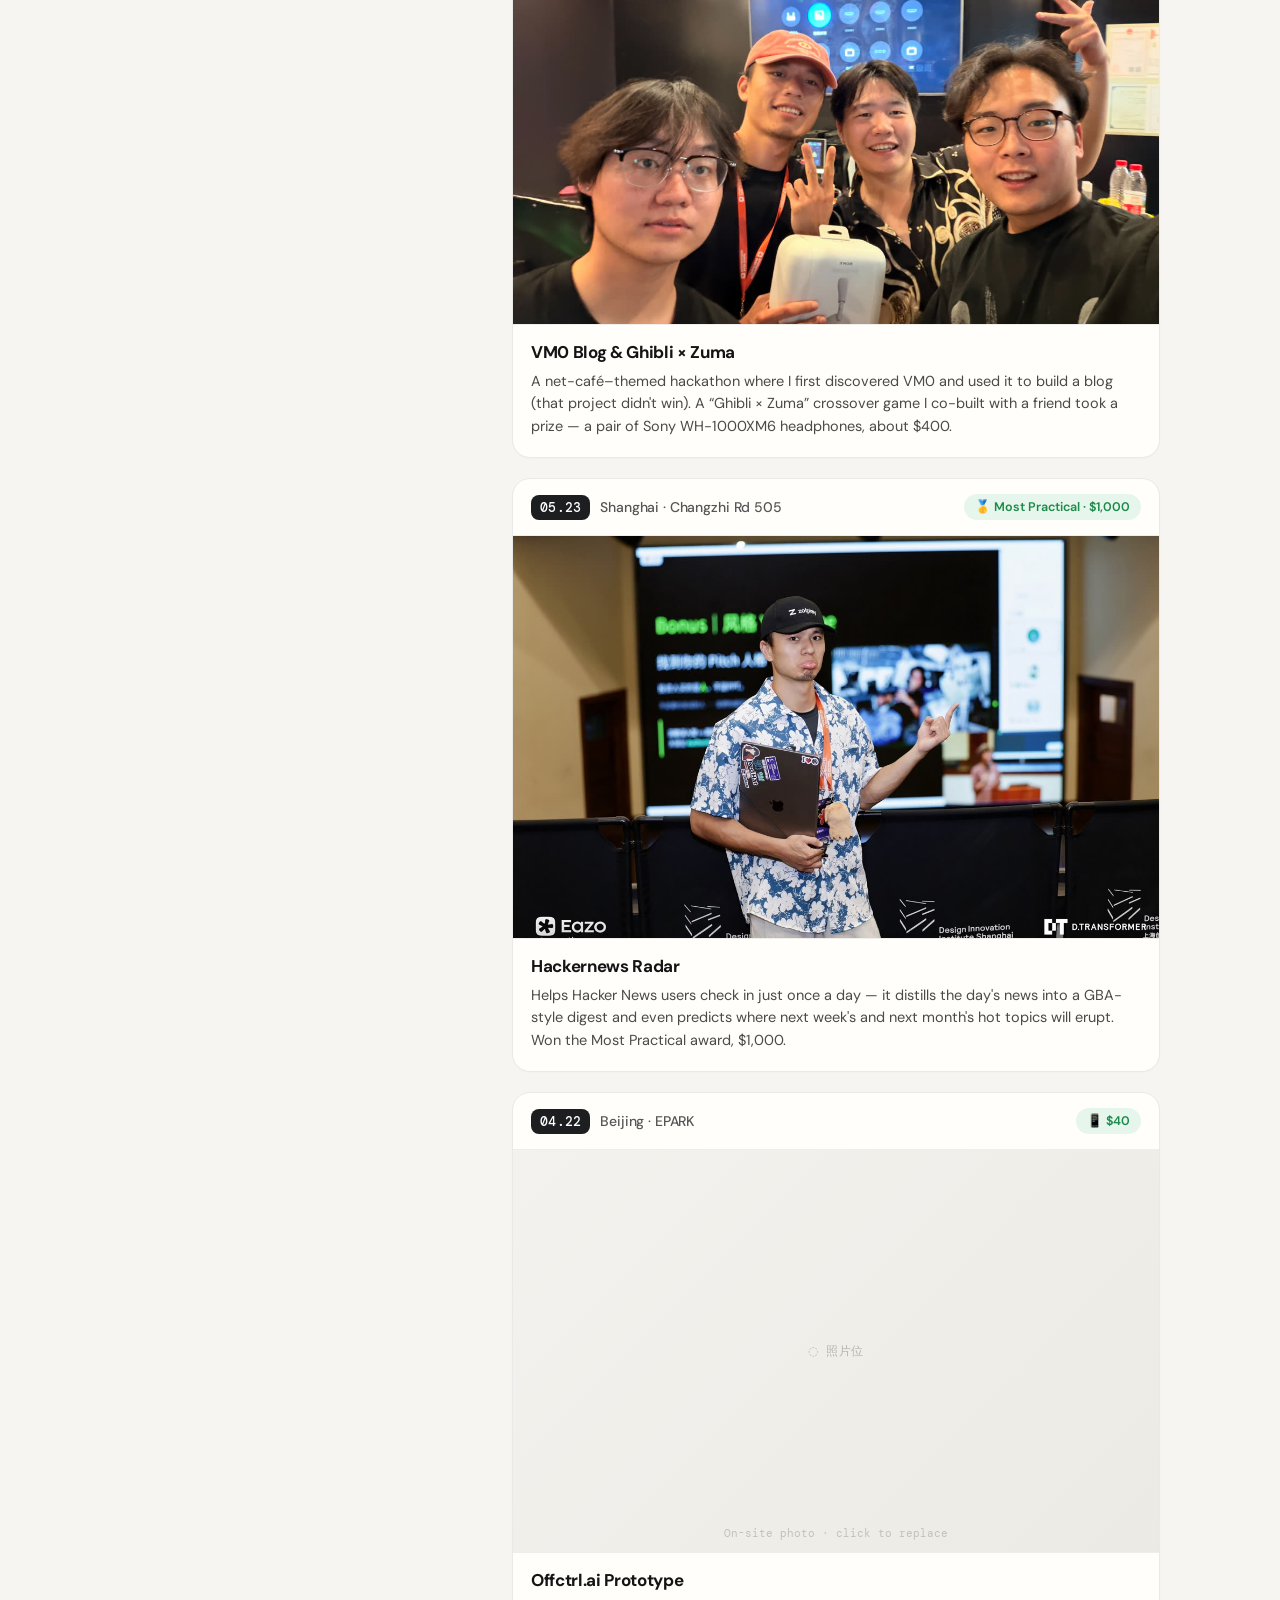
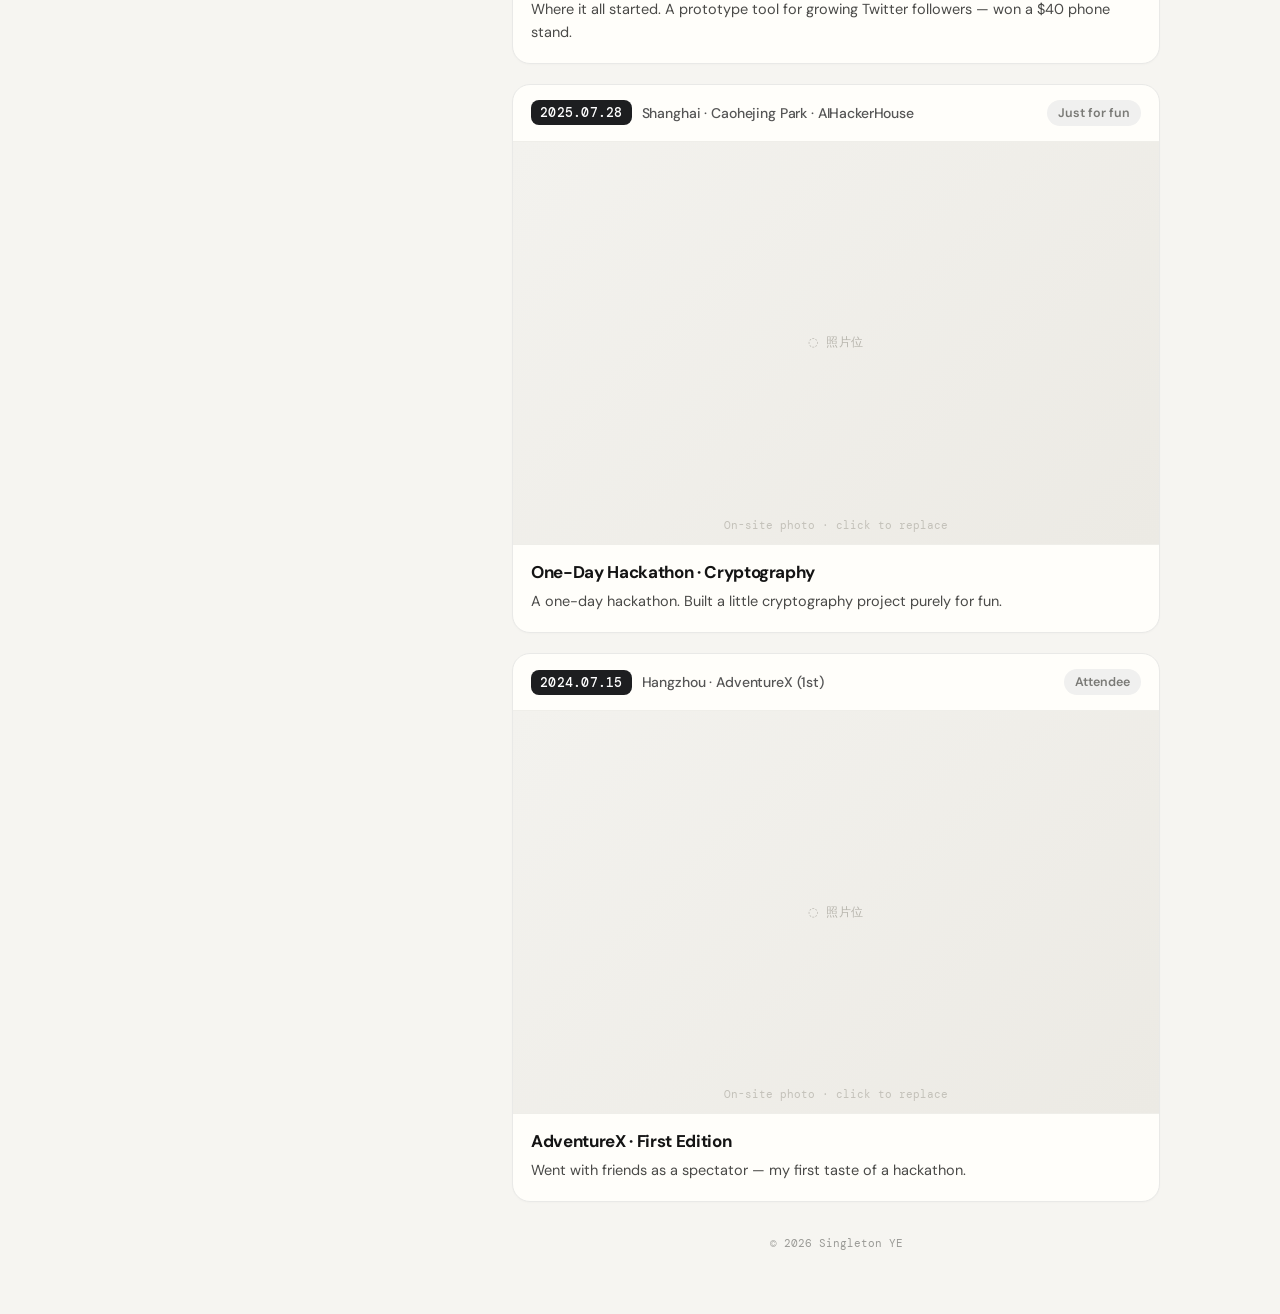
==== commit d5e42cb0: "Add on-stage photo to 05.23 Shanghai Hacker News Radar card Co-Authored-By: Claude Opus 4.8 <noreply" ====
--- a/public/index.html
+++ b/public/index.html
@@ -163,7 +163,7 @@
             <span class="place t" data-en="Shanghai · Changzhi Rd 505" data-zh="上海 · 长治路 505">Shanghai · Changzhi Rd 505</span>
             <span class="chip chip-win t" data-en="🥇 Most Practical · $1,000" data-zh="🥇 最实用奖 · $1,000">🥇 Most Practical · $1,000</span>
           </div>
-          <div class="shot" data-note="On-site photo · click to replace"></div>
+          <img class="shot" src="assets/sh0523.jpg" alt="Pitching Hacker News Radar on stage at the Shanghai hackathon (Changzhi Rd 505)" loading="lazy" />
           <div class="post-body">
             <h3>Hackernews Radar</h3>
             <p class="t" data-en="Helps Hacker News users check in just once a day — it distills the day's news into a GBA-style digest and even predicts where next week's and next month's hot topics will erupt. Won the Most Practical award, $1,000." data-zh="帮 Hacker News 用户「一天只刷一次」——把当天资讯整理成 GBA 风格的汇总，还能预测未来一周、一个月的热点会在哪里引爆。斩获最实用奖，奖金 $1,000。">Helps Hacker News users check in just once a day — it distills the day's news into a GBA-style digest and even predicts where next week's and next month's hot topics will erupt. Won the Most Practical award, $1,000.</p>
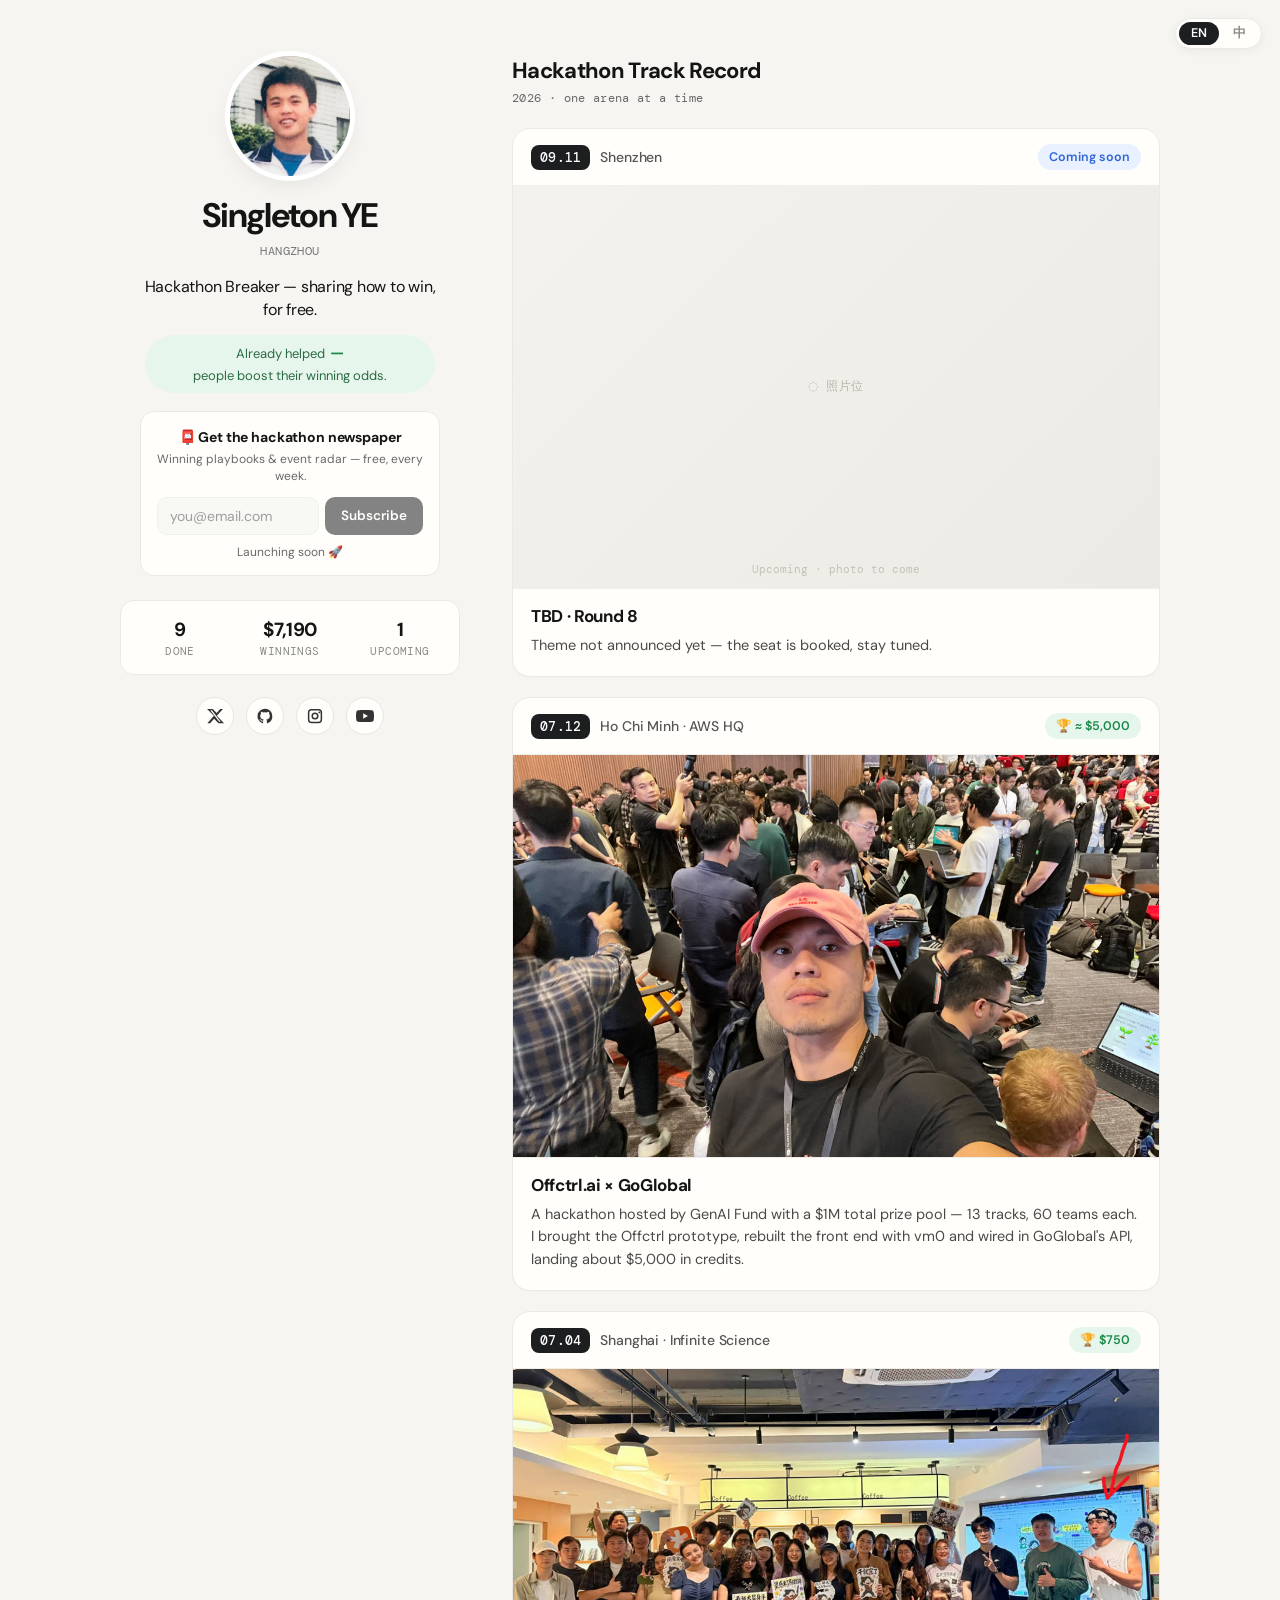
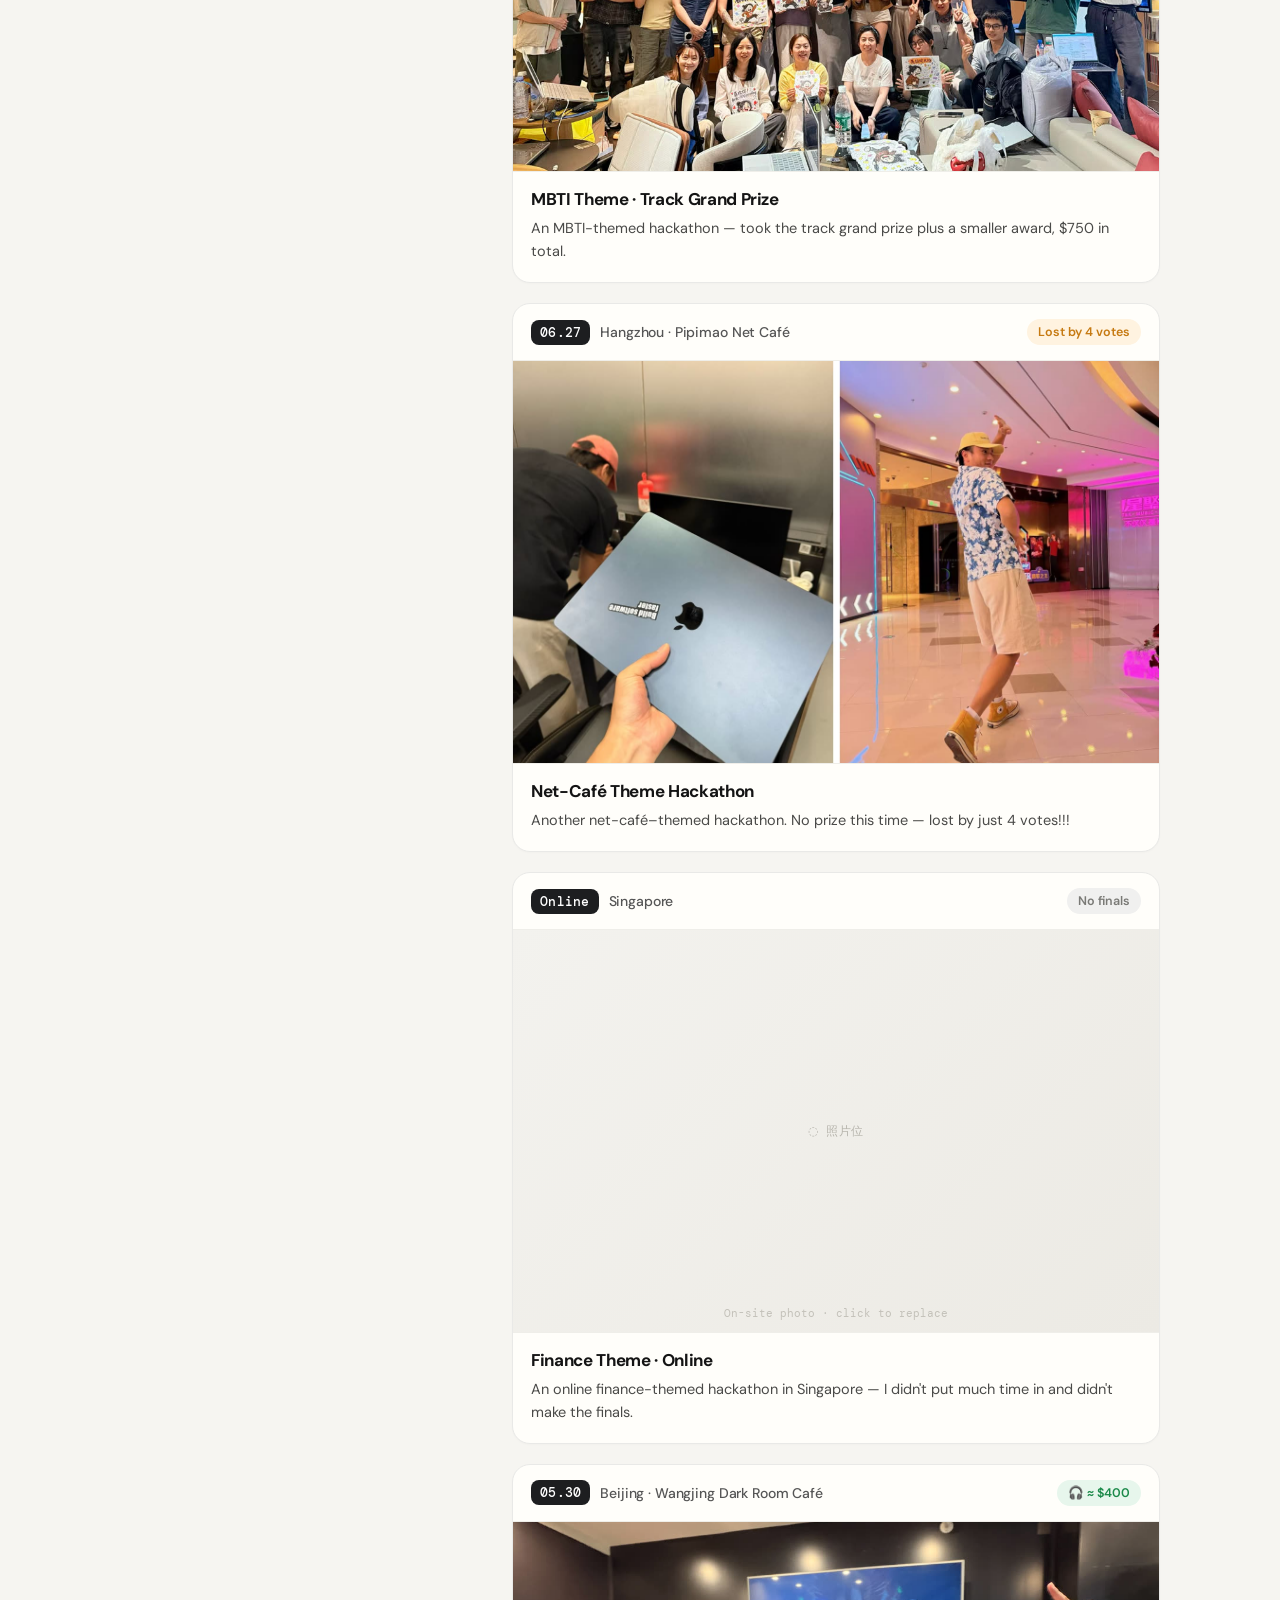
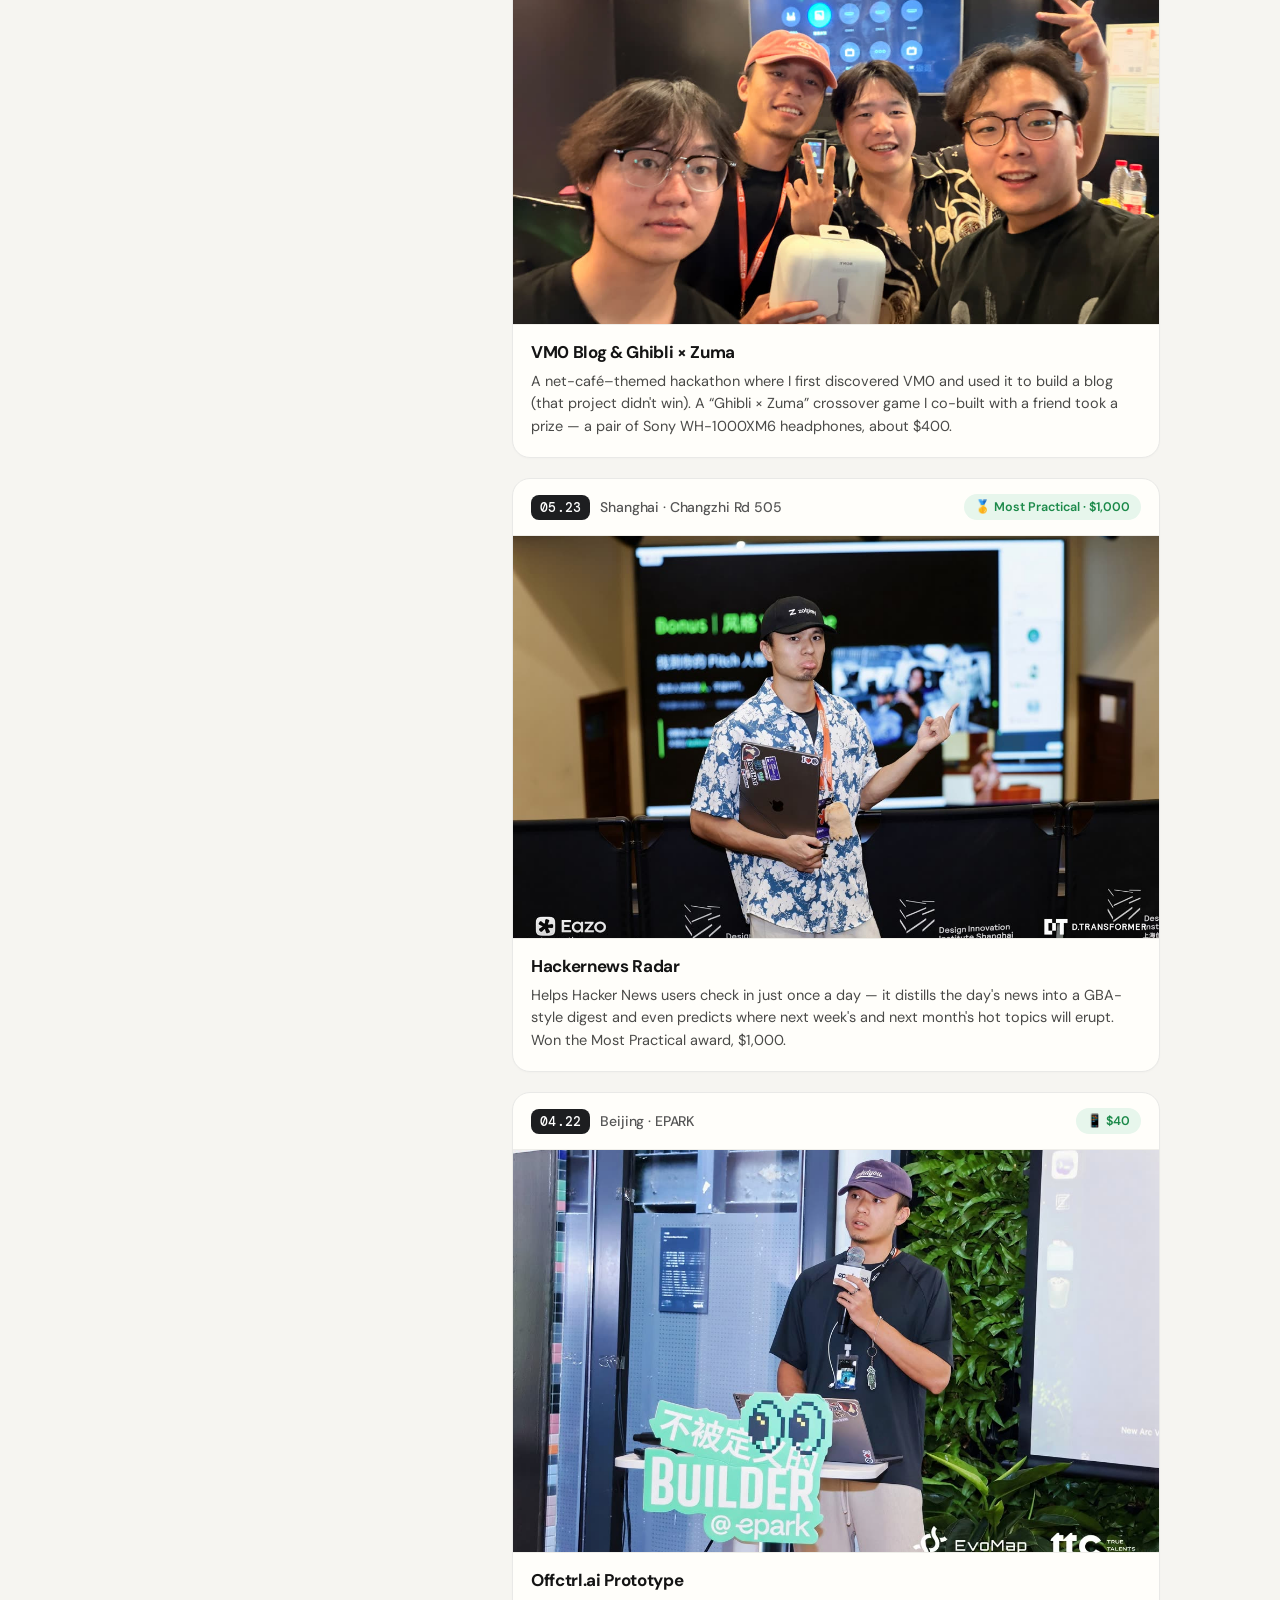
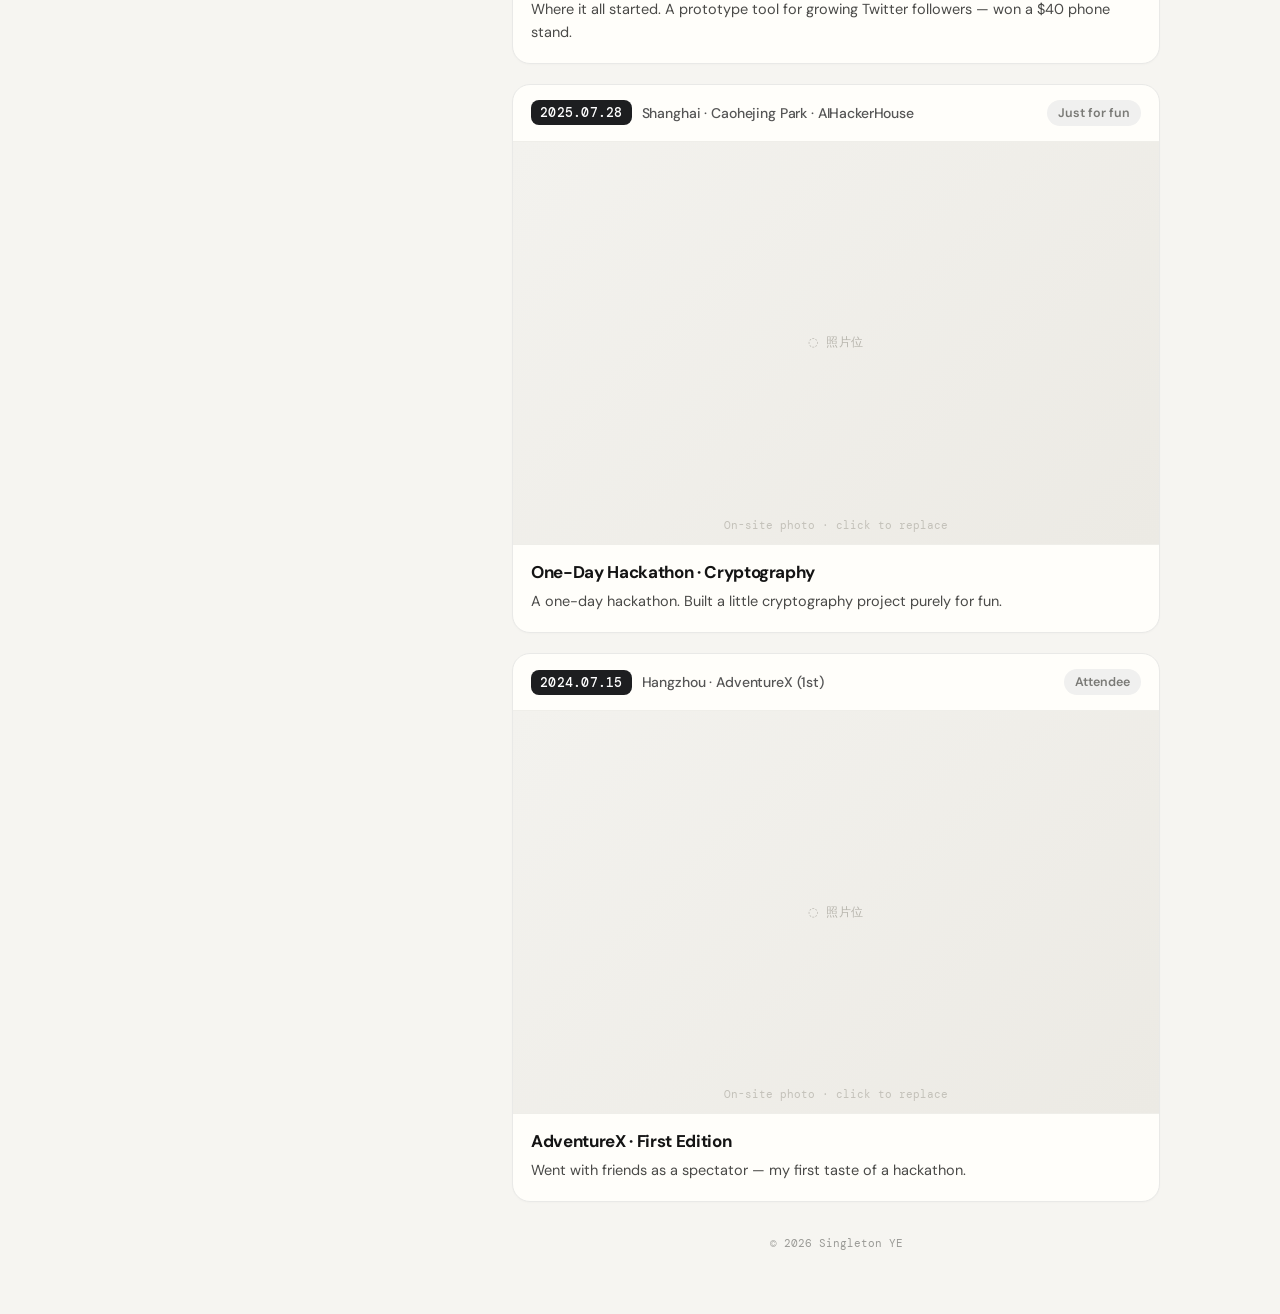
==== commit 17b49291: "Add on-stage photo to 04.22 Beijing EPARK card Co-Authored-By: Claude Opus 4.8 <noreply@anthropic.co" ====
--- a/public/index.html
+++ b/public/index.html
@@ -177,7 +177,7 @@
             <span class="place t" data-en="Beijing · EPARK" data-zh="北京 · EPARK">Beijing · EPARK</span>
             <span class="chip chip-win">📱 $40</span>
           </div>
-          <div class="shot" data-note="On-site photo · click to replace"></div>
+          <img class="shot" src="assets/bj0422.jpg" alt="Pitching the Offctrl.ai prototype on stage at the Beijing EPARK builder event" loading="lazy" />
           <div class="post-body">
             <h3 class="t" data-en="Offctrl.ai Prototype" data-zh="Offctrl.ai 原型">Offctrl.ai Prototype</h3>
             <p class="t" data-en="Where it all started. A prototype tool for growing Twitter followers — won a $40 phone stand." data-zh="起点的一场。帮助 Twitter 涨粉的工具原型，拿到一个 $40 的手机支架。">Where it all started. A prototype tool for growing Twitter followers — won a $40 phone stand.</p>
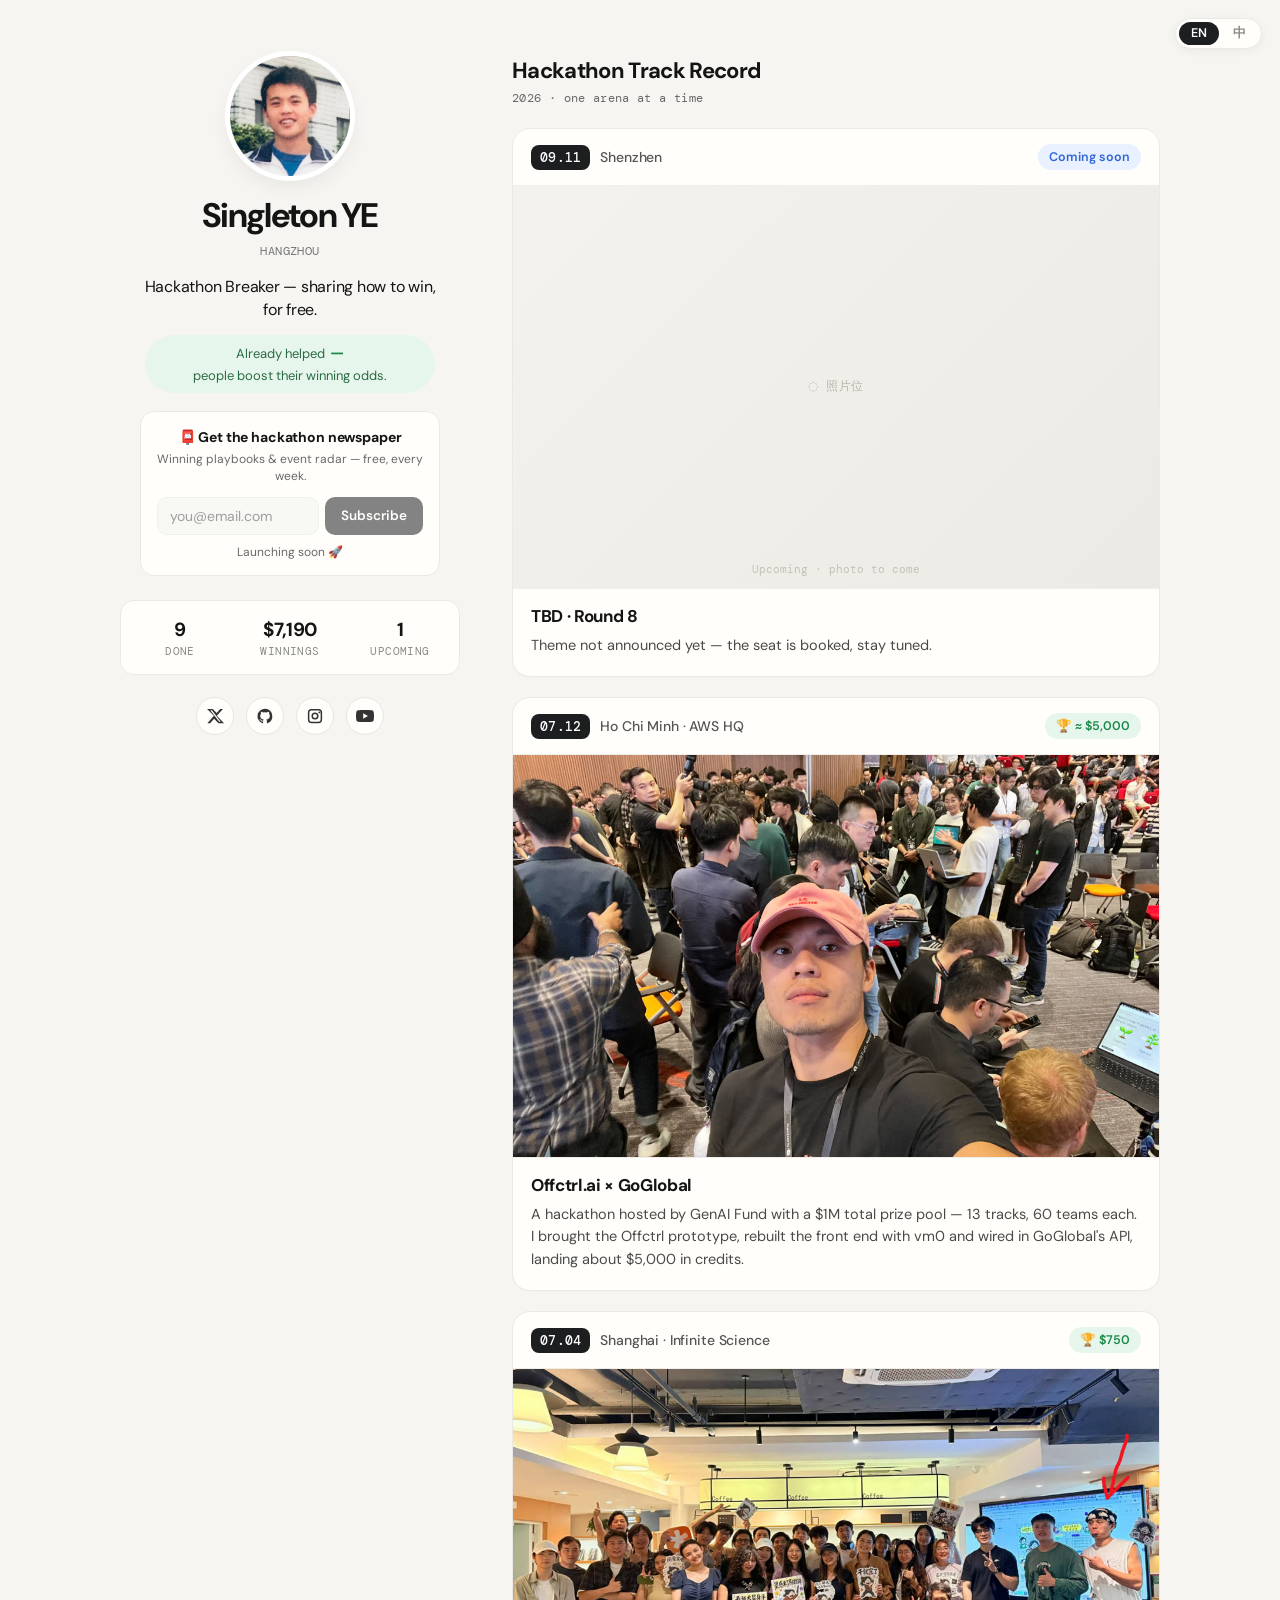
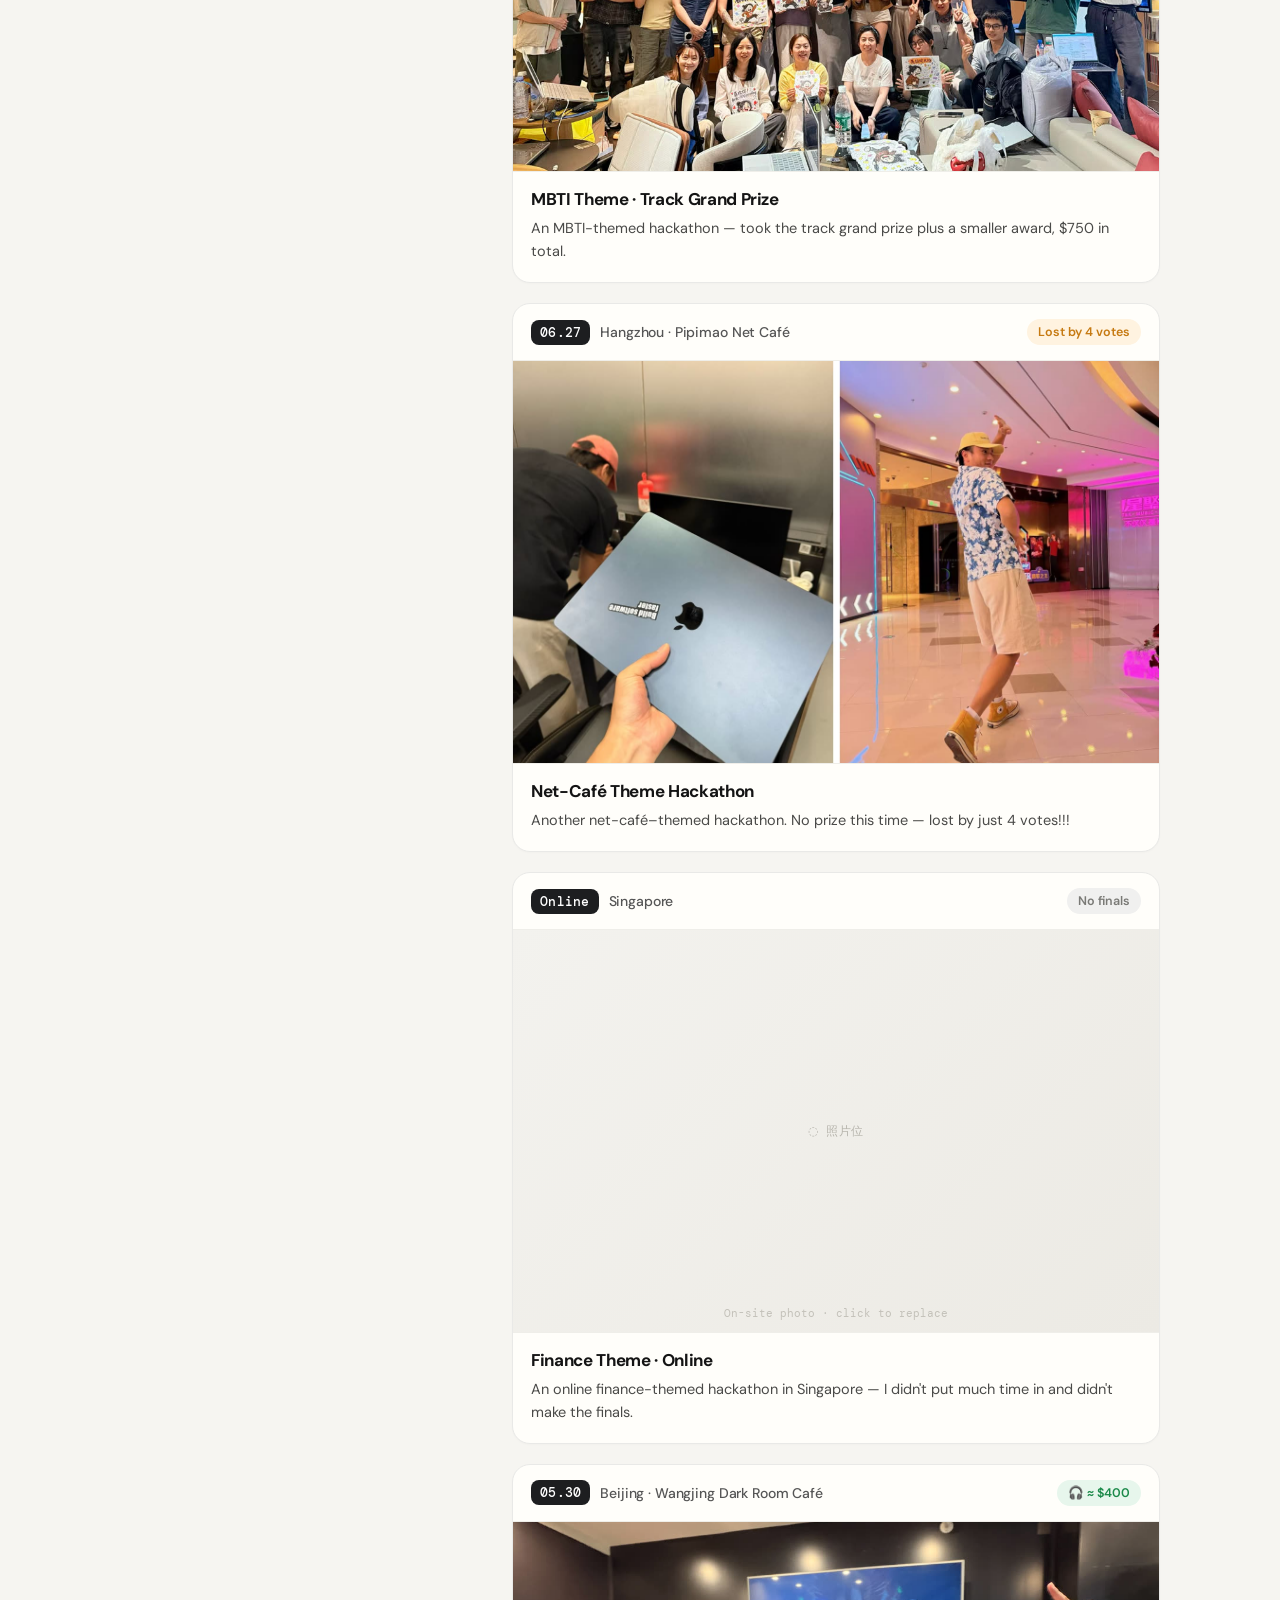
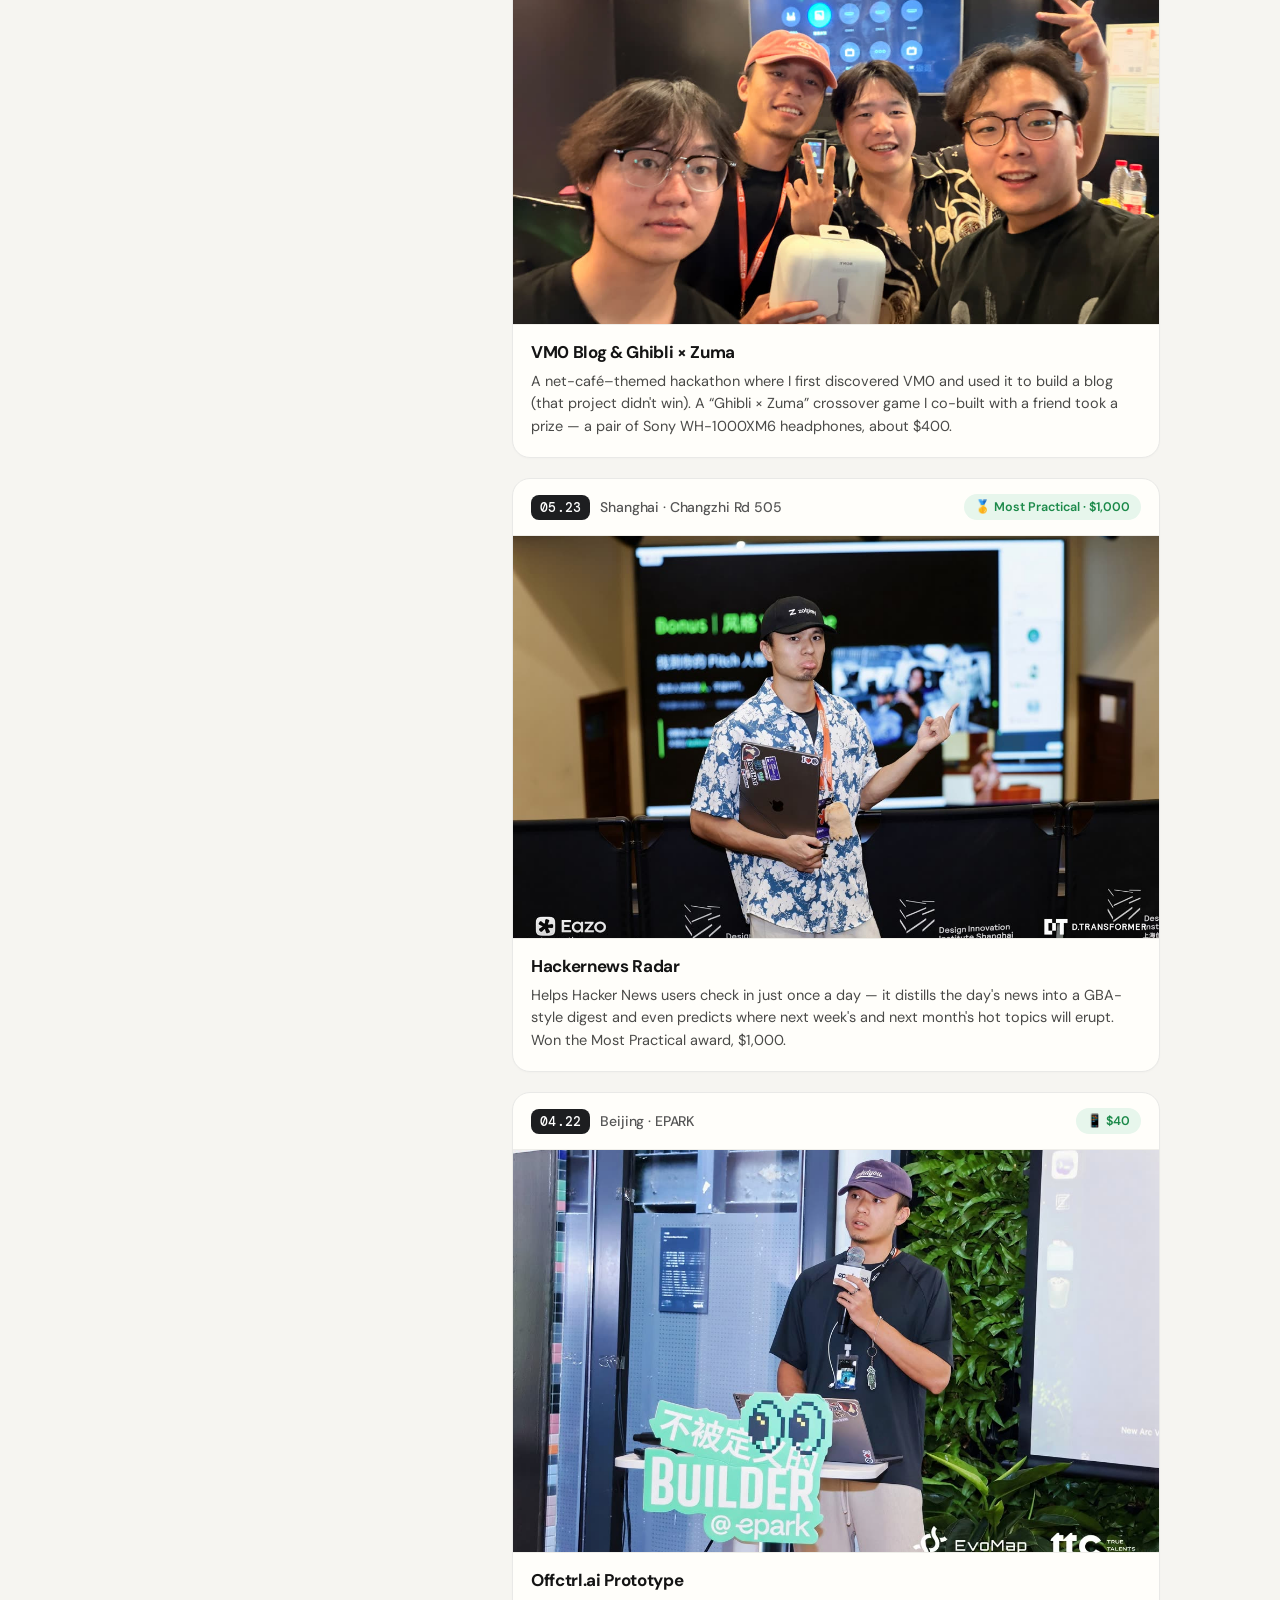
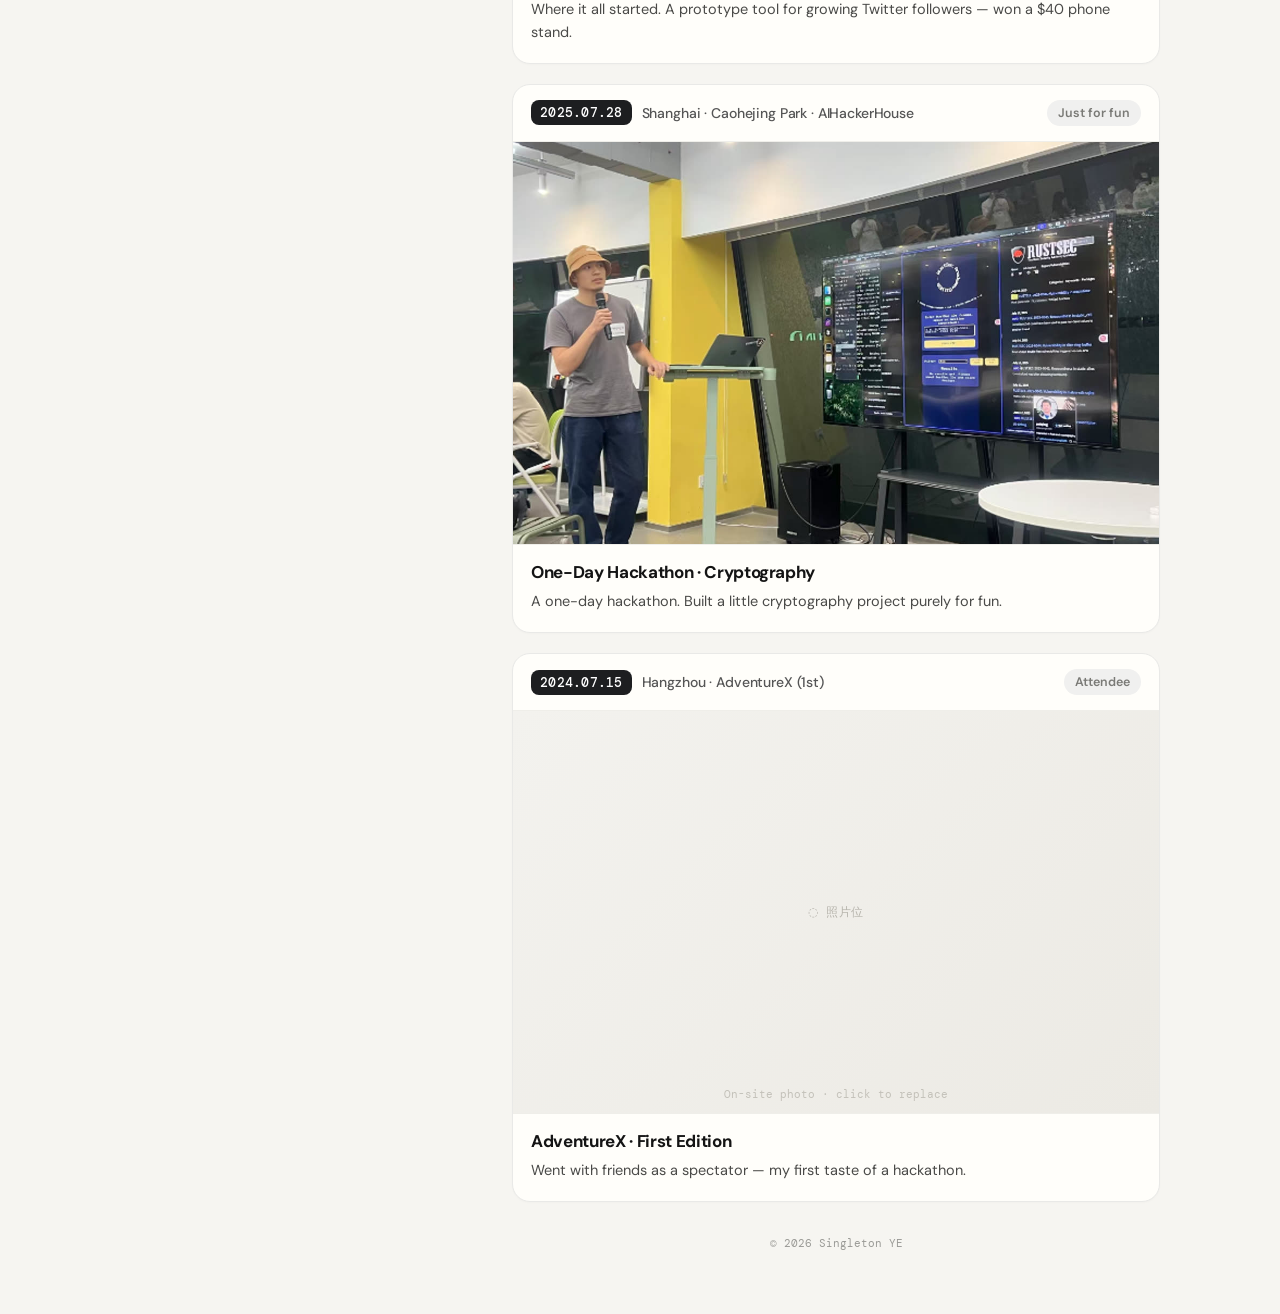
==== commit a3af46df: "Add on-site photo to 07.28 Shanghai AIHackerHouse card Co-Authored-By: Claude Opus 4.8 <noreply@anth" ====
--- a/public/index.html
+++ b/public/index.html
@@ -191,7 +191,7 @@
             <span class="place t" data-en="Shanghai · Caohejing Park · AIHackerHouse" data-zh="上海 · 漕河泾公园 AIHackerHouse">Shanghai · Caohejing Park · AIHackerHouse</span>
             <span class="chip chip-zero t" data-en="Just for fun" data-zh="纯为好玩">Just for fun</span>
           </div>
-          <div class="shot" data-note="On-site photo · click to replace"></div>
+          <img class="shot" src="assets/sh0728.jpg" alt="Presenting the cryptography project at the AIHackerHouse one-day hackathon in Shanghai (Caohejing)" loading="lazy" />
           <div class="post-body">
             <h3 class="t" data-en="One-Day Hackathon · Cryptography" data-zh="一日黑客松 · 密码学">One-Day Hackathon · Cryptography</h3>
             <p class="t" data-en="A one-day hackathon. Built a little cryptography project purely for fun." data-zh="一日黑客松主题。做了一个密码学相关的小项目，纯粹为了好玩。">A one-day hackathon. Built a little cryptography project purely for fun.</p>
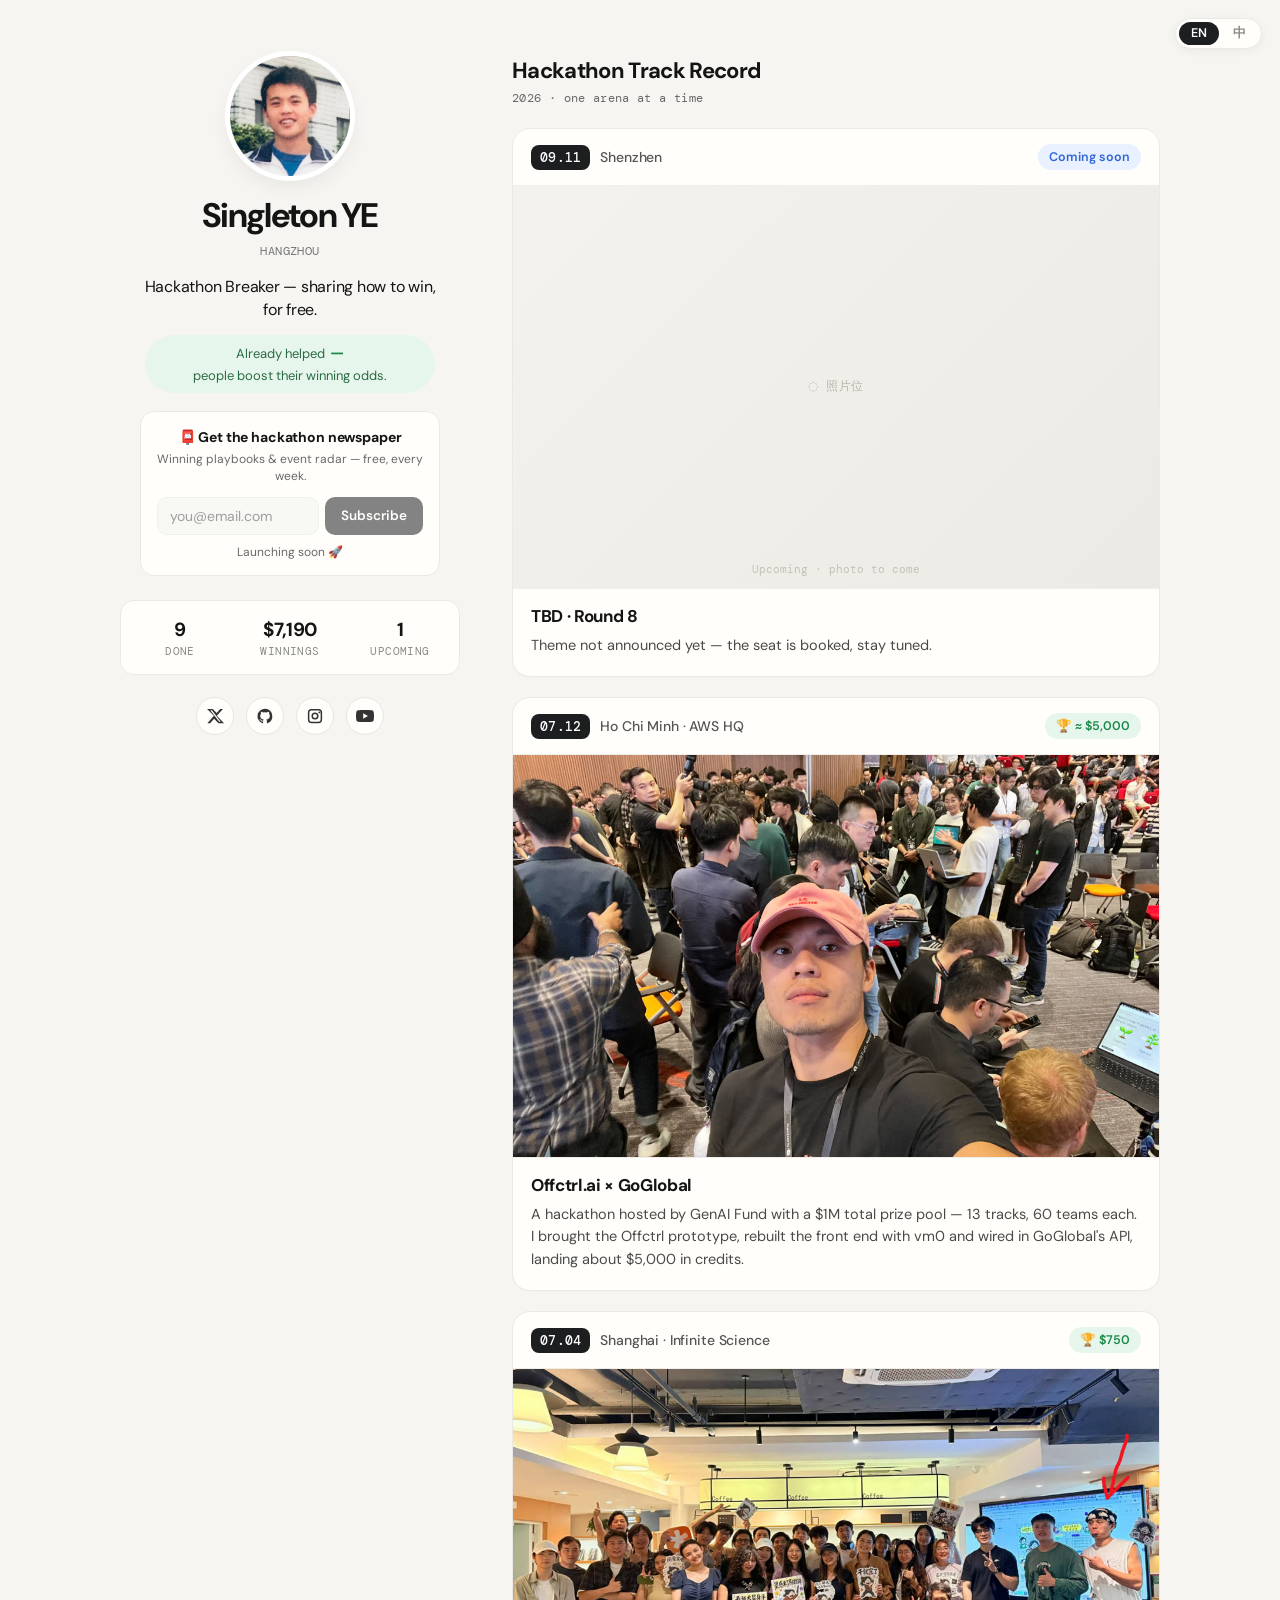
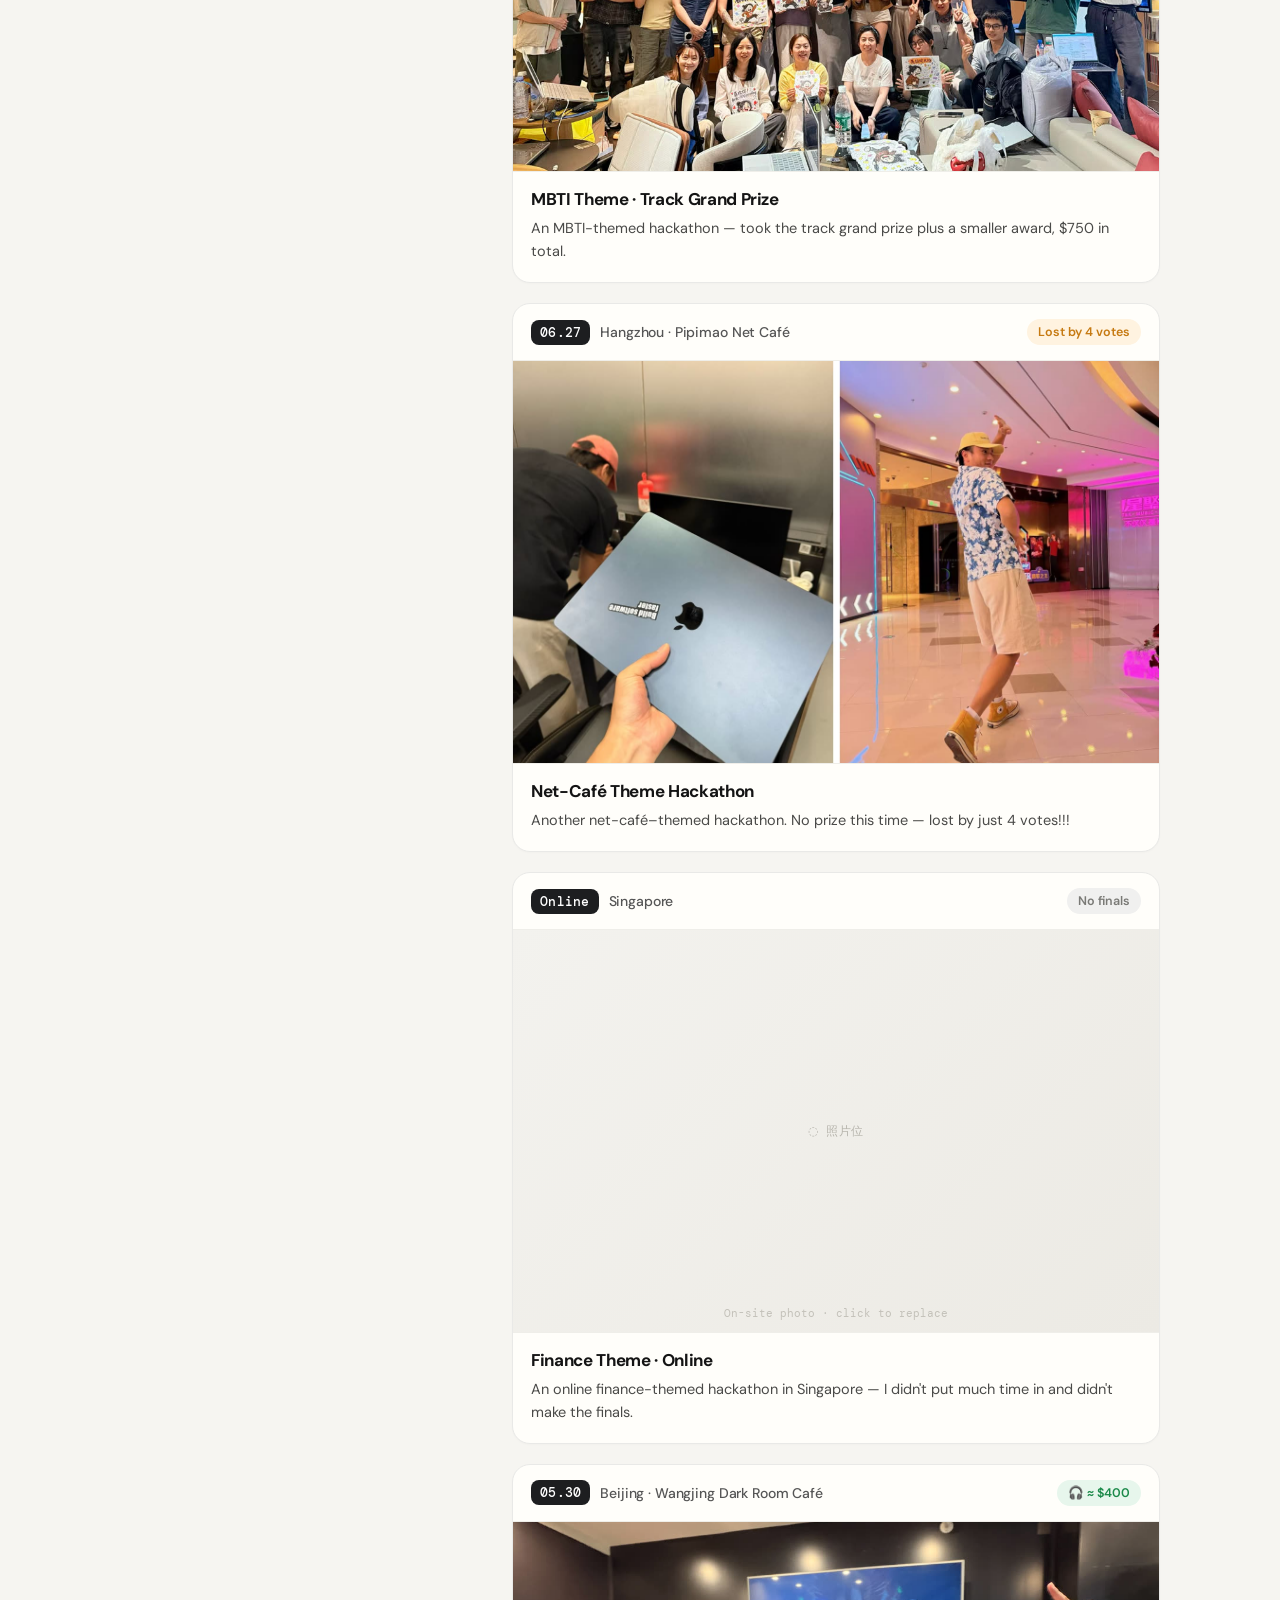
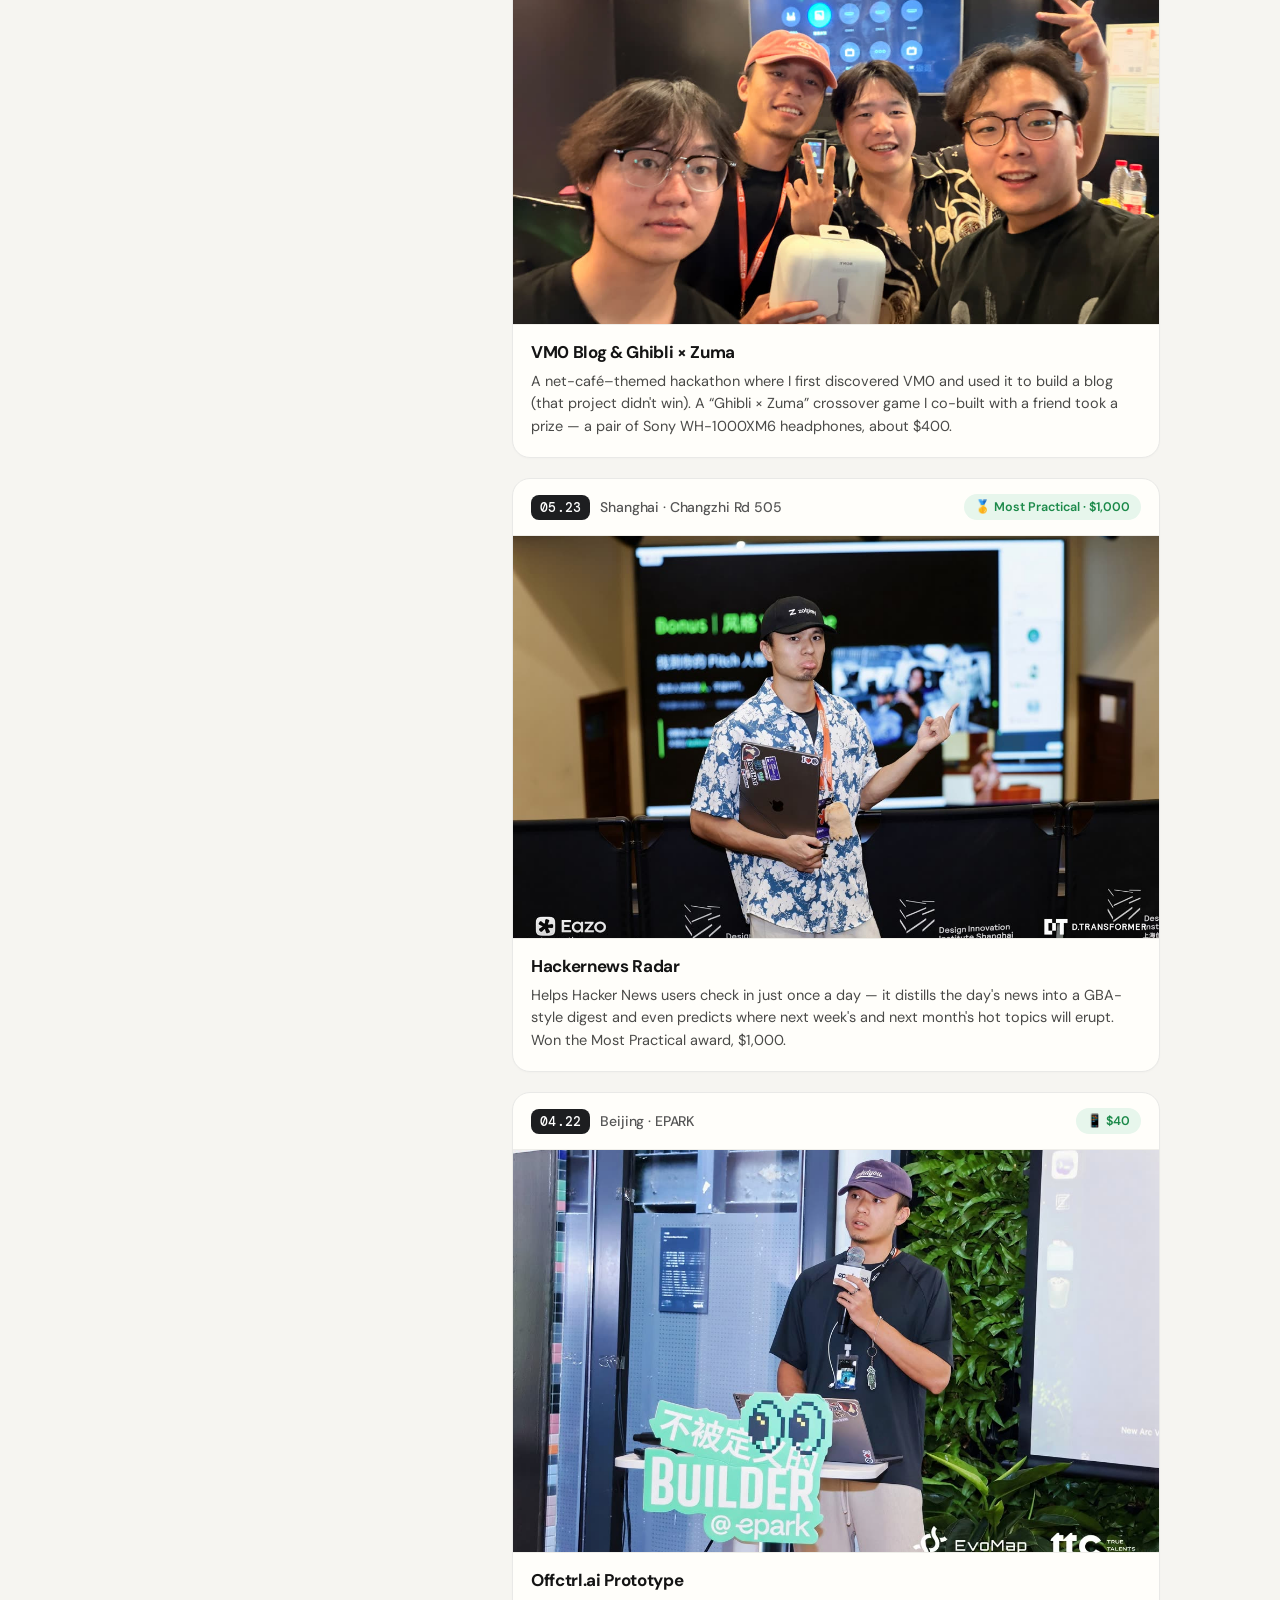
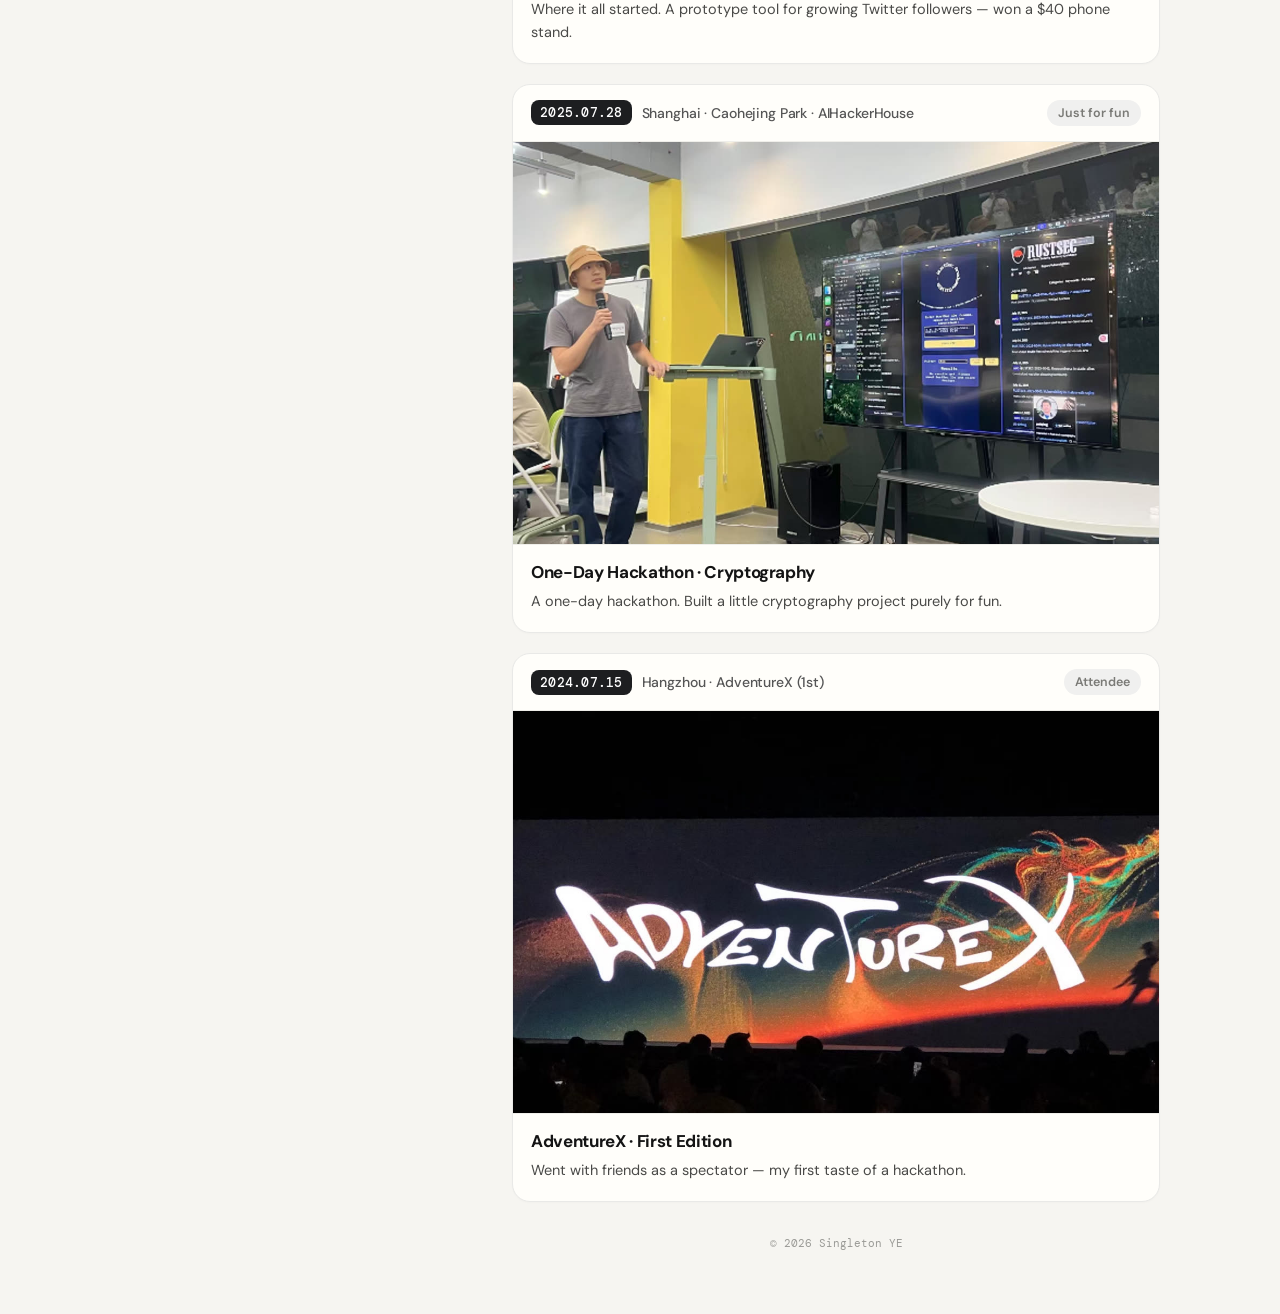
==== commit 4e28a42d: "Add on-site photo to 2024.07.15 Hangzhou AdventureX card Co-Authored-By: Claude Opus 4.8 <noreply@an" ====
--- a/public/index.html
+++ b/public/index.html
@@ -205,7 +205,7 @@
             <span class="place t" data-en="Hangzhou · AdventureX (1st)" data-zh="杭州 · AdventureX 第一届">Hangzhou · AdventureX (1st)</span>
             <span class="chip chip-zero t" data-en="Attendee" data-zh="观众">Attendee</span>
           </div>
-          <div class="shot" data-note="On-site photo · click to replace"></div>
+          <img class="shot" src="assets/hz2024.jpg" alt="AdventureX first edition stage in Hangzhou — my first hackathon as a spectator" loading="lazy" />
           <div class="post-body">
             <h3 class="t" data-en="AdventureX · First Edition" data-zh="AdventureX 第一届">AdventureX · First Edition</h3>
             <p class="t" data-en="Went with friends as a spectator — my first taste of a hackathon." data-zh="和朋友一起去玩，纯观众——第一次见识黑客松。">Went with friends as a spectator — my first taste of a hackathon.</p>
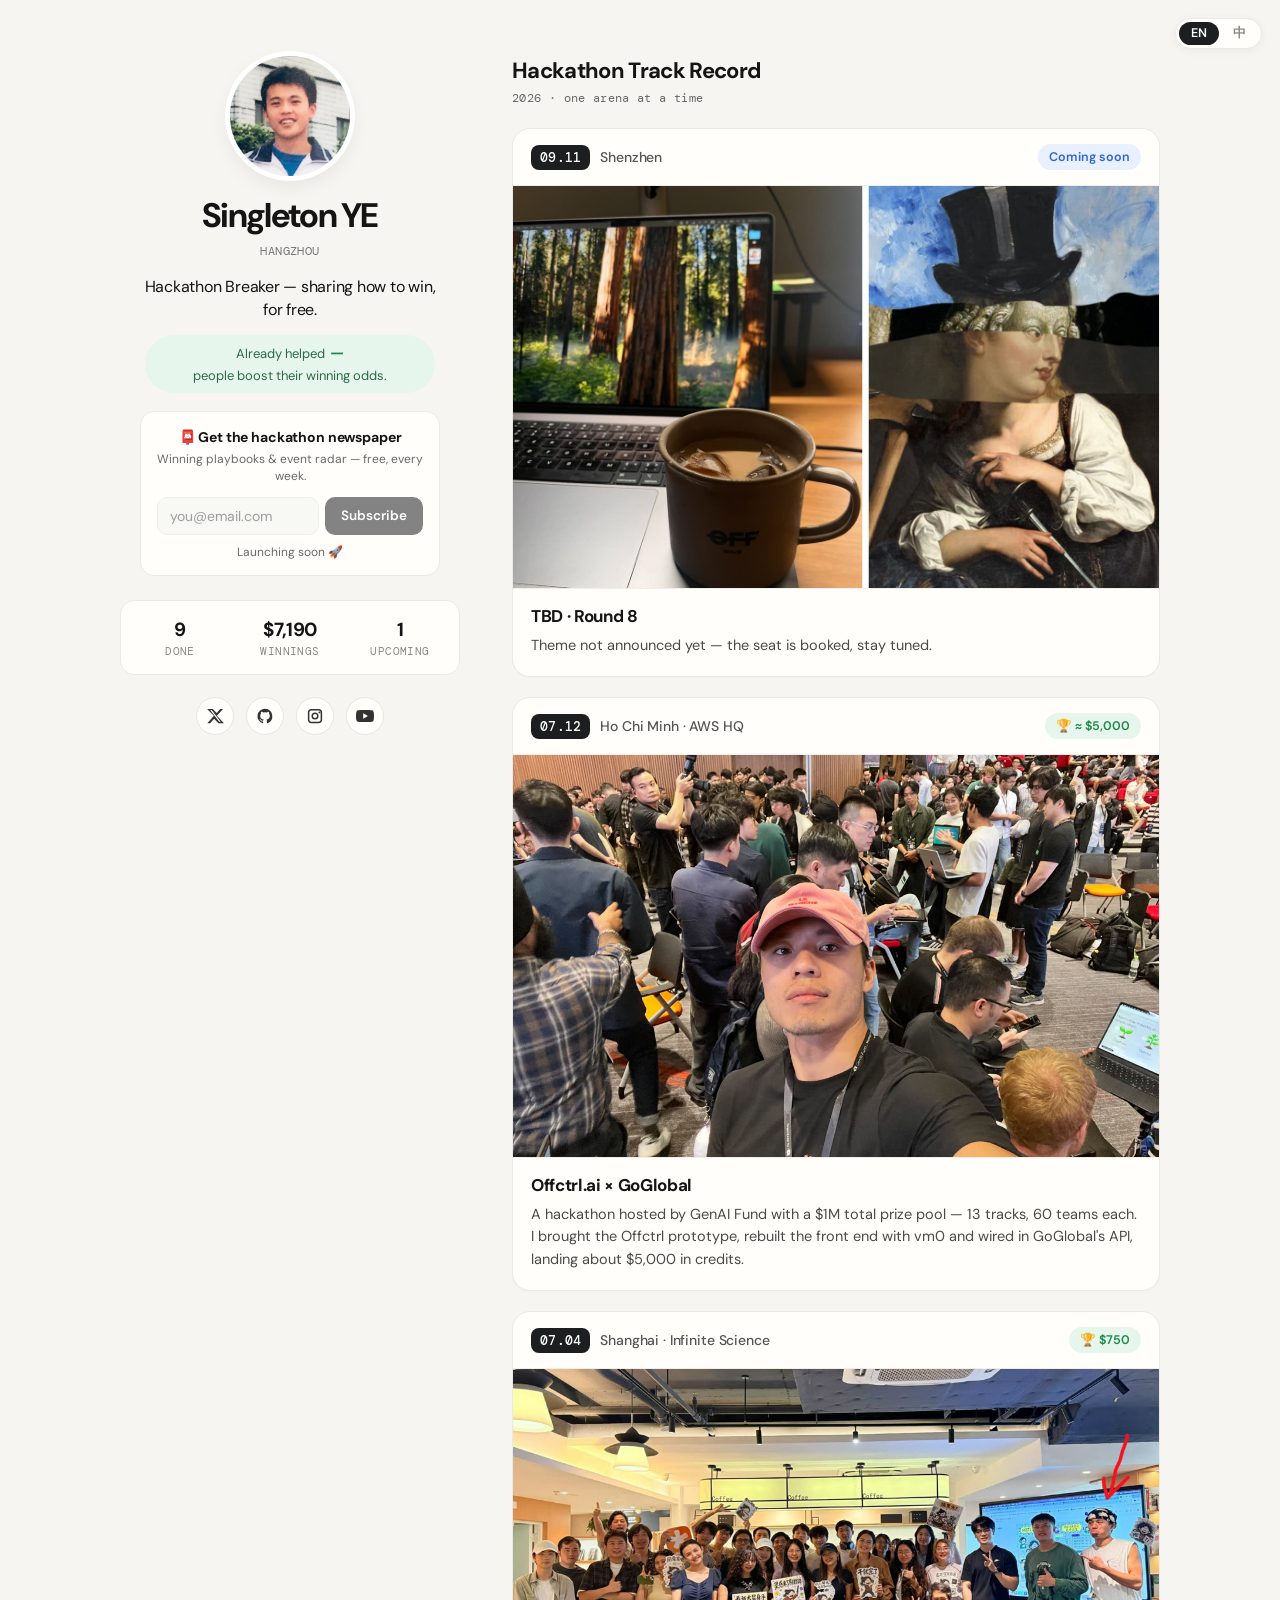
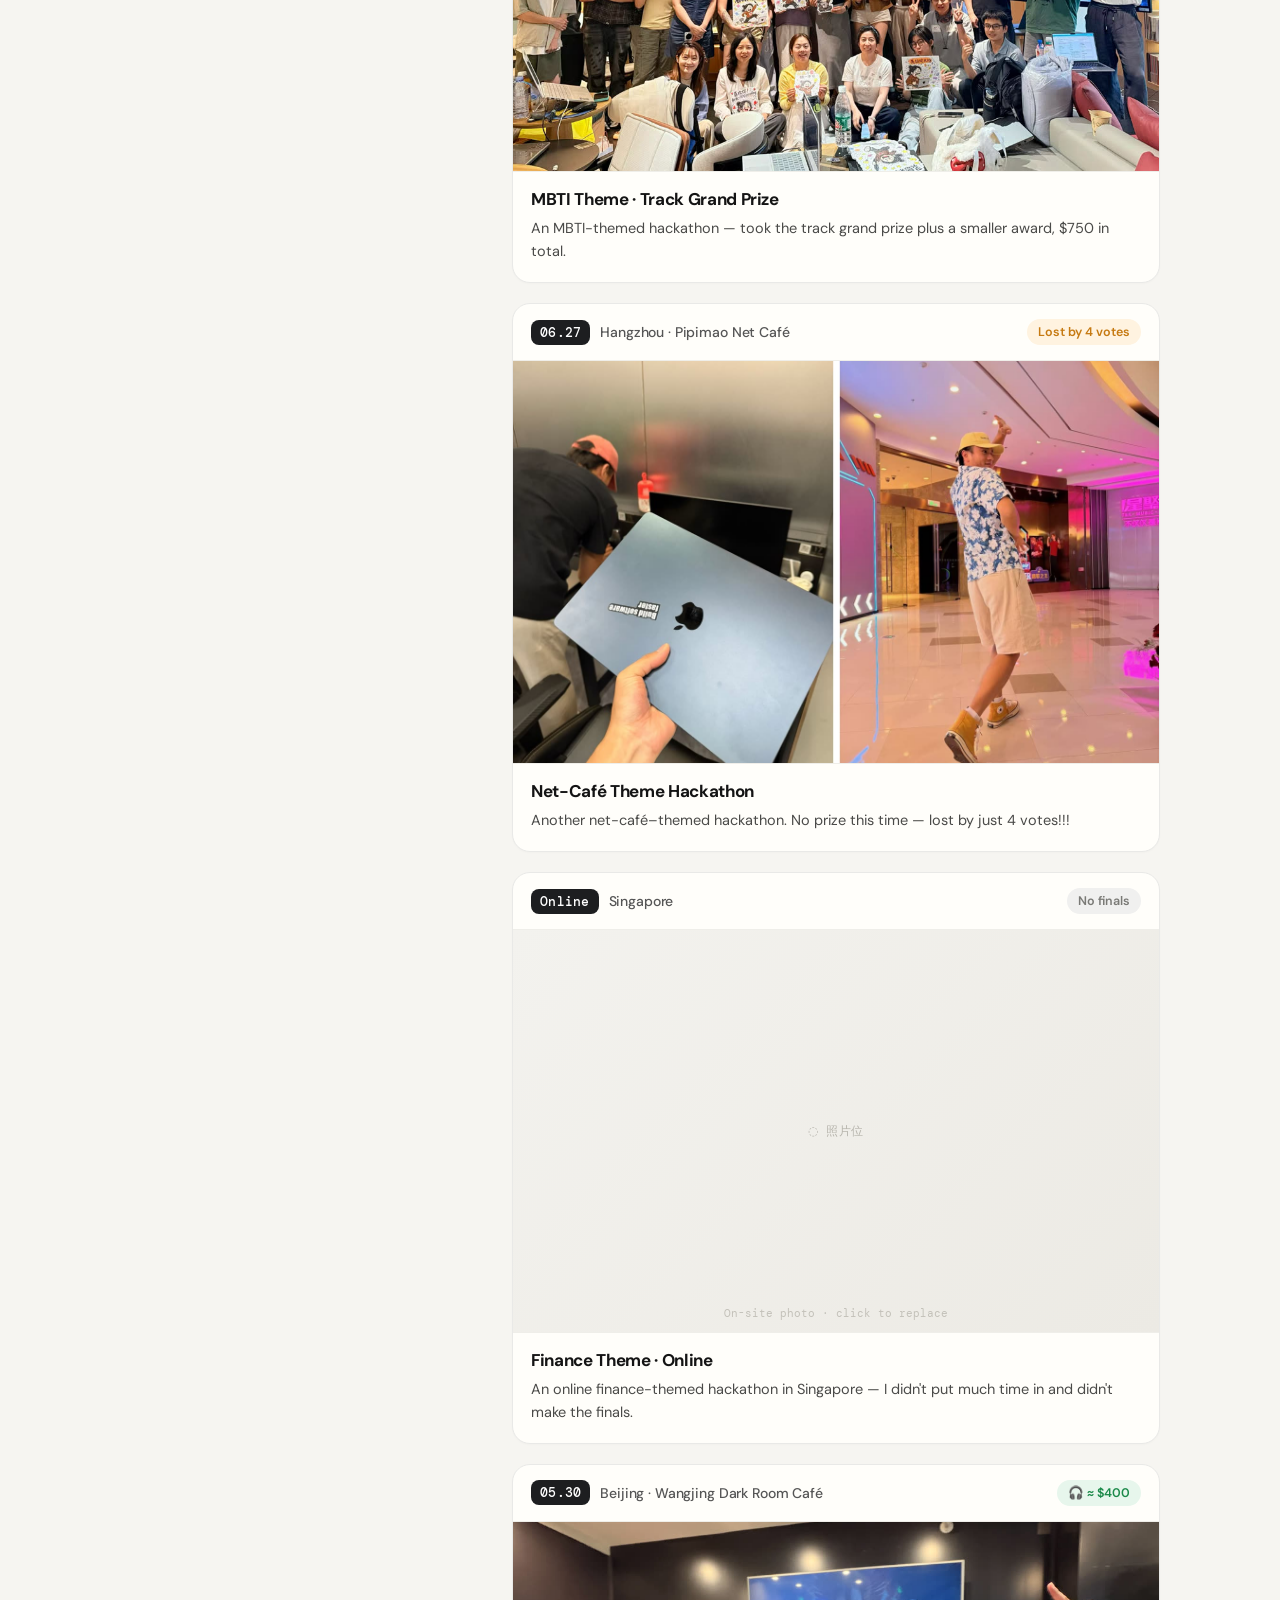
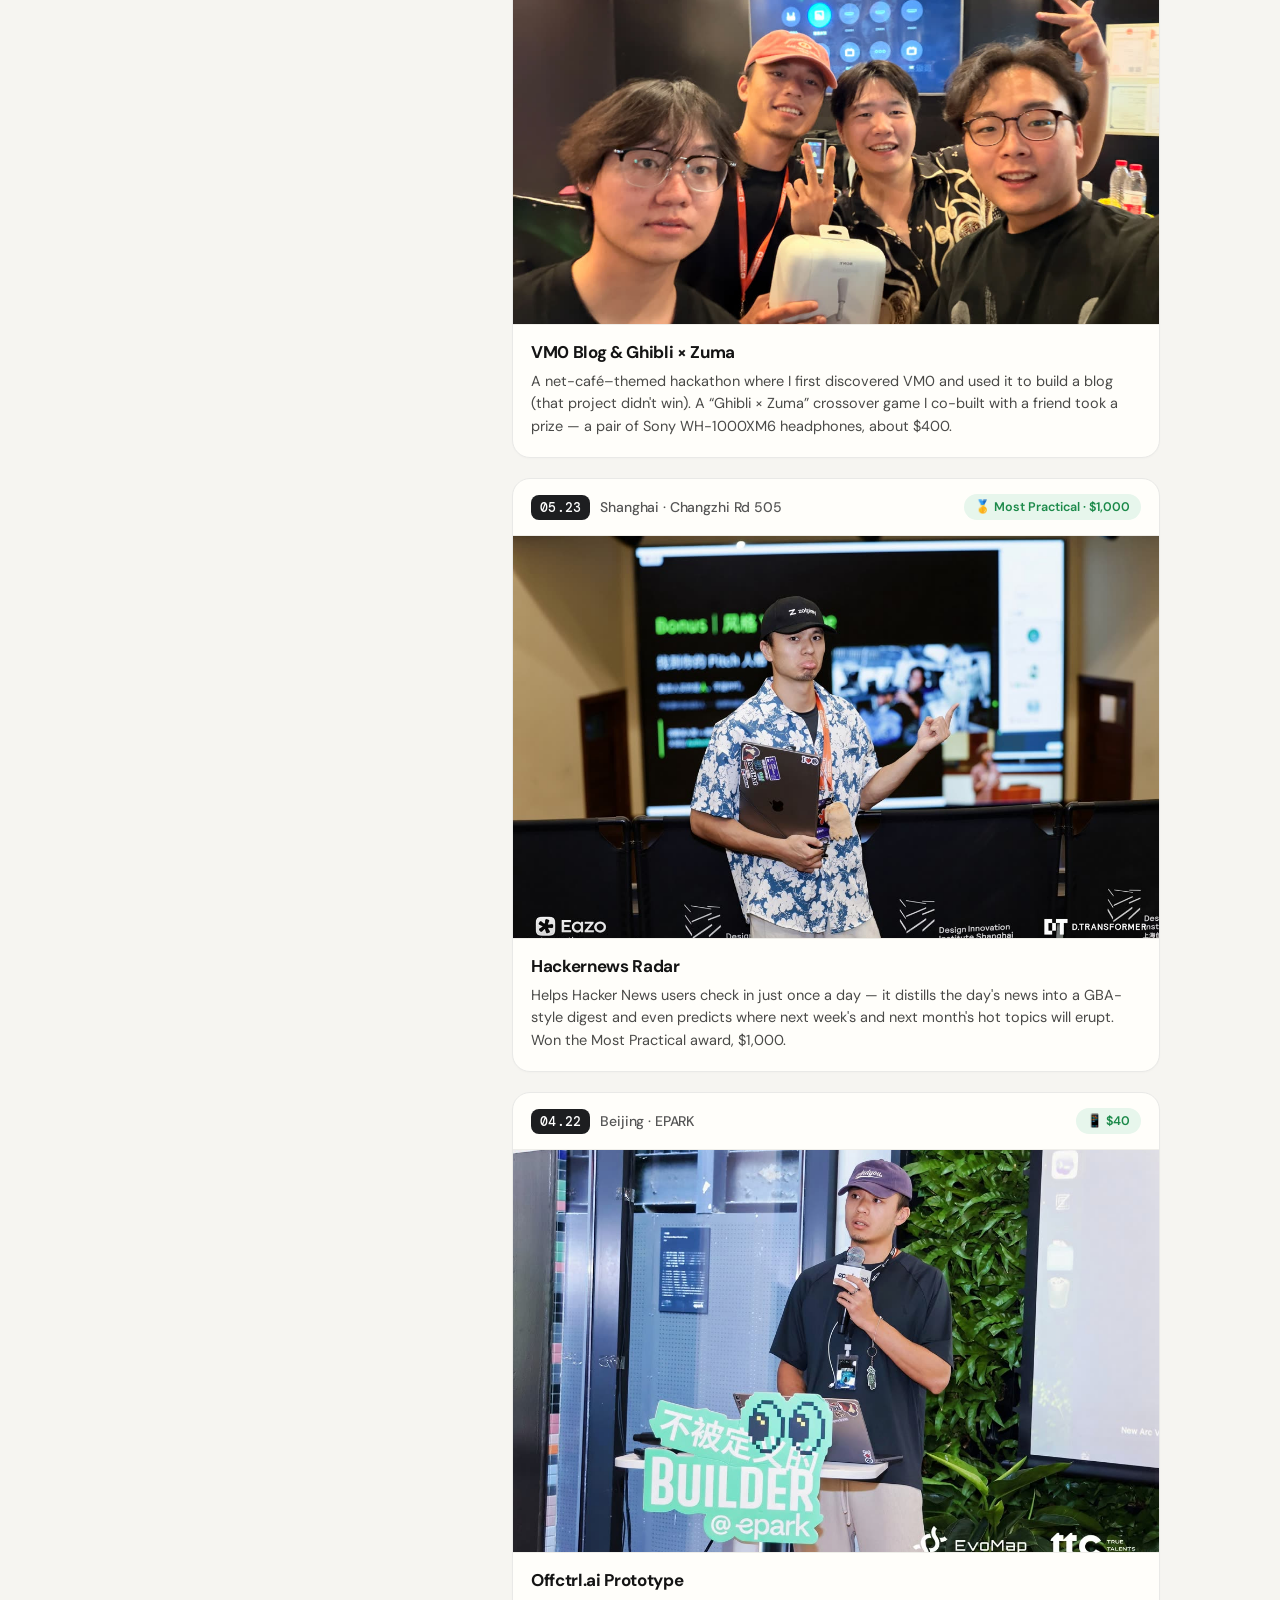
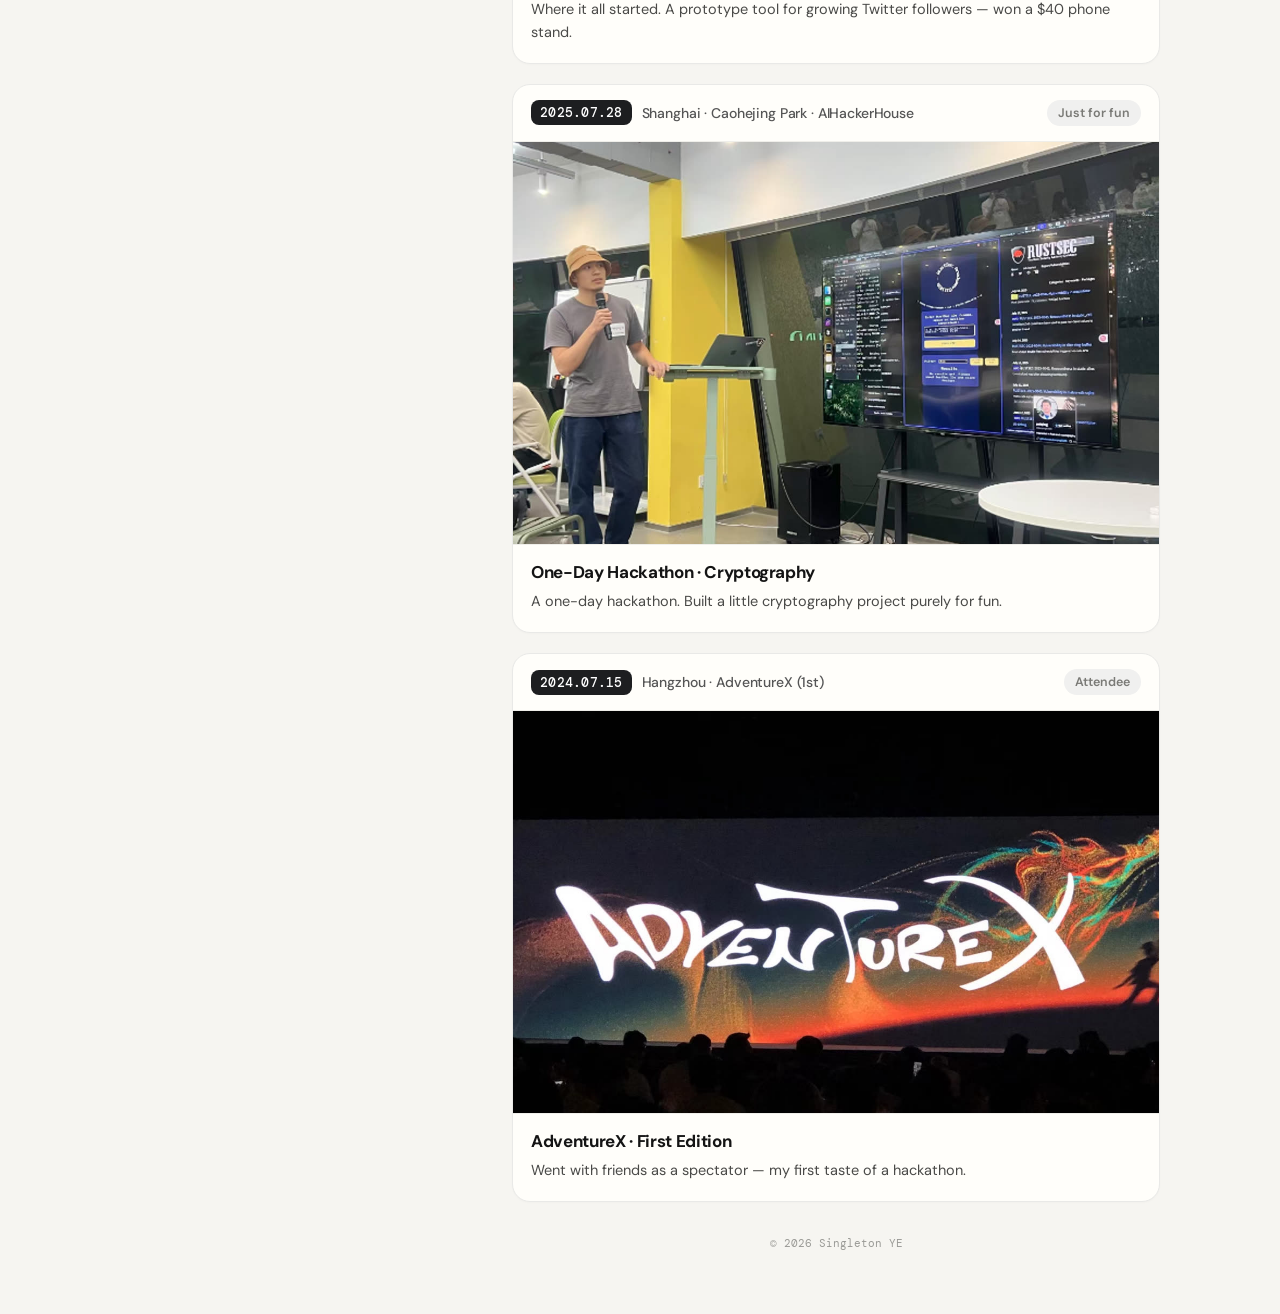
==== commit 207e1d7a: "Add stitched photo to 09.11 Shenzhen card Co-Authored-By: Claude Opus 4.8 <noreply@anthropic.com>" ====
--- a/public/index.html
+++ b/public/index.html
@@ -79,7 +79,7 @@
             <span class="chip chip-soon t" data-en="Coming soon" data-zh="即将开始">Coming soon</span>
           </div>
           <!-- 照片位：把下面的 div 换成一张 img（放到 assets/ 目录）即可 -->
-          <div class="shot" data-note="Upcoming · photo to come"></div>
+          <img class="shot" src="assets/sz0911.jpg" alt="On-site in Shenzhen" loading="lazy" />
           <div class="post-body">
             <h3 class="t" data-en="TBD · Round 8" data-zh="待定 · 第八场">TBD · Round 8</h3>
             <p class="t" data-en="Theme not announced yet — the seat is booked, stay tuned." data-zh="主题尚未公布，位置已就位，敬请期待。">Theme not announced yet — the seat is booked, stay tuned.</p>
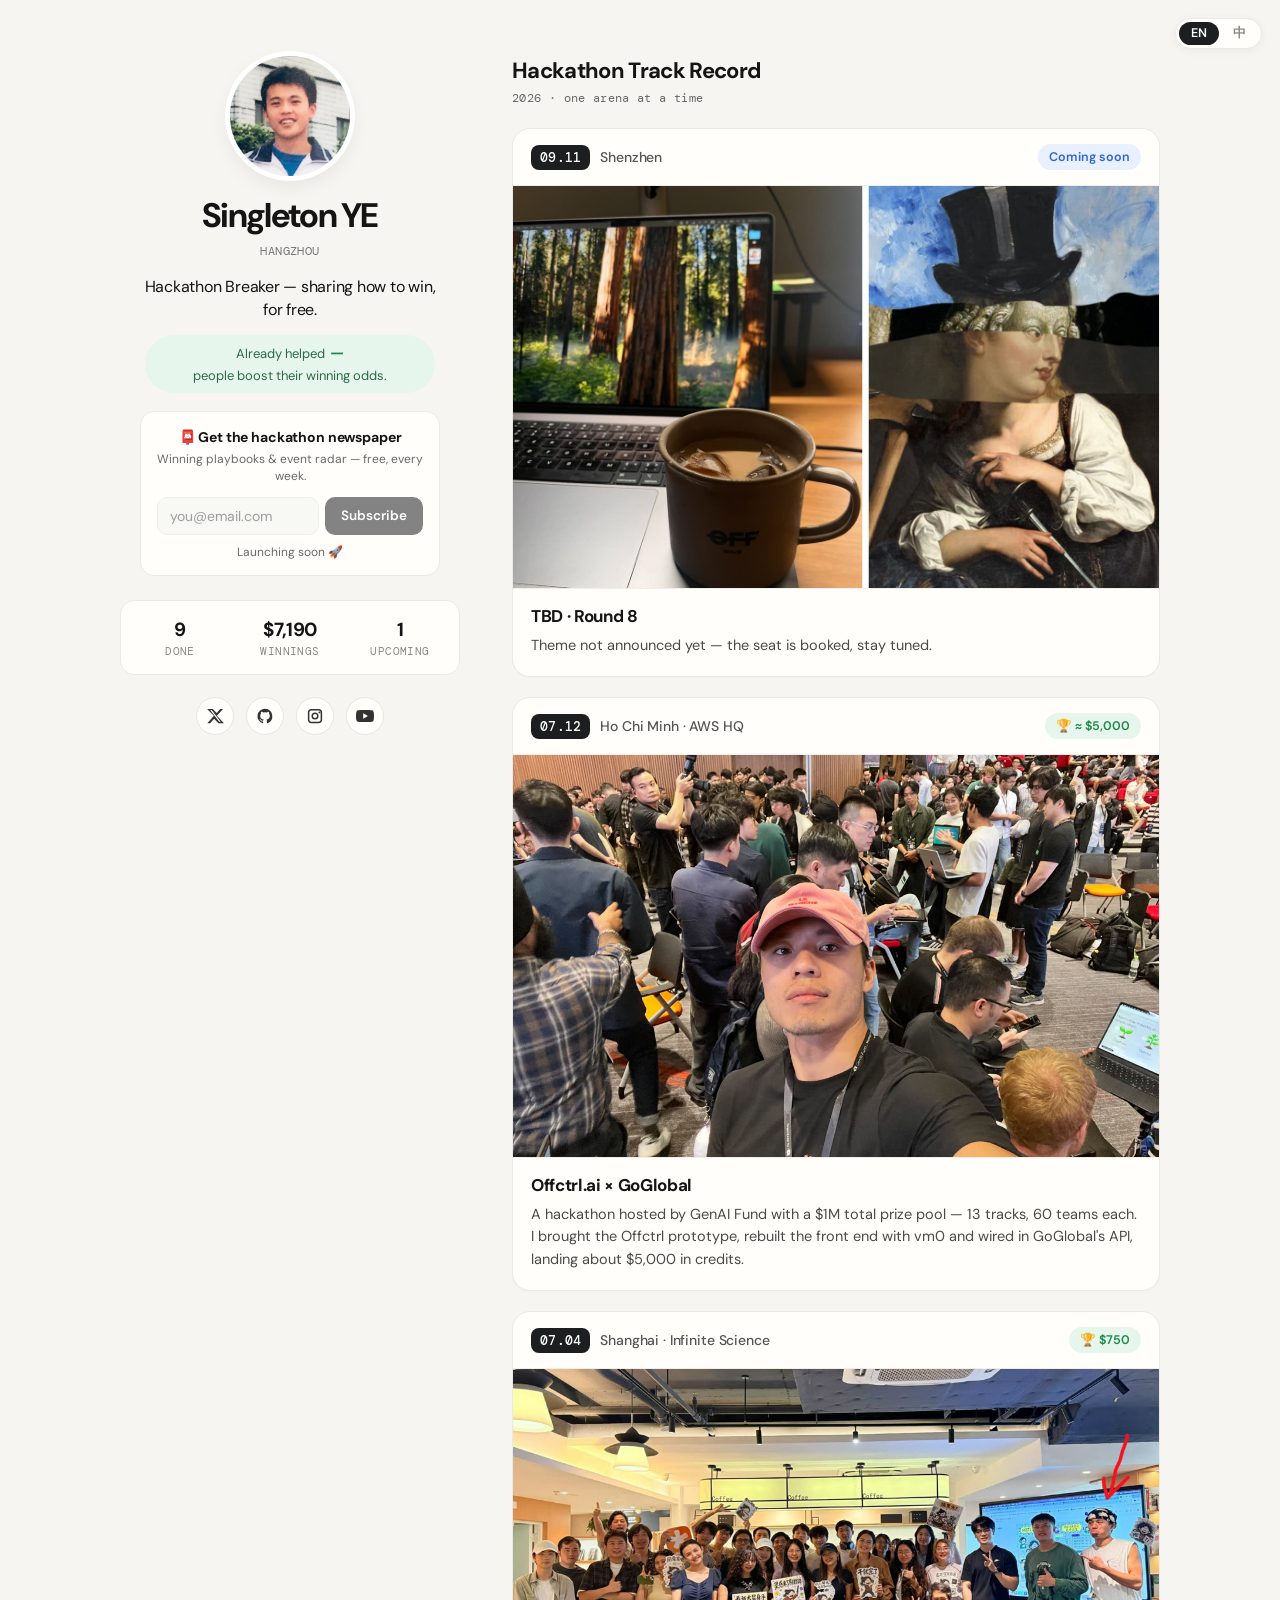
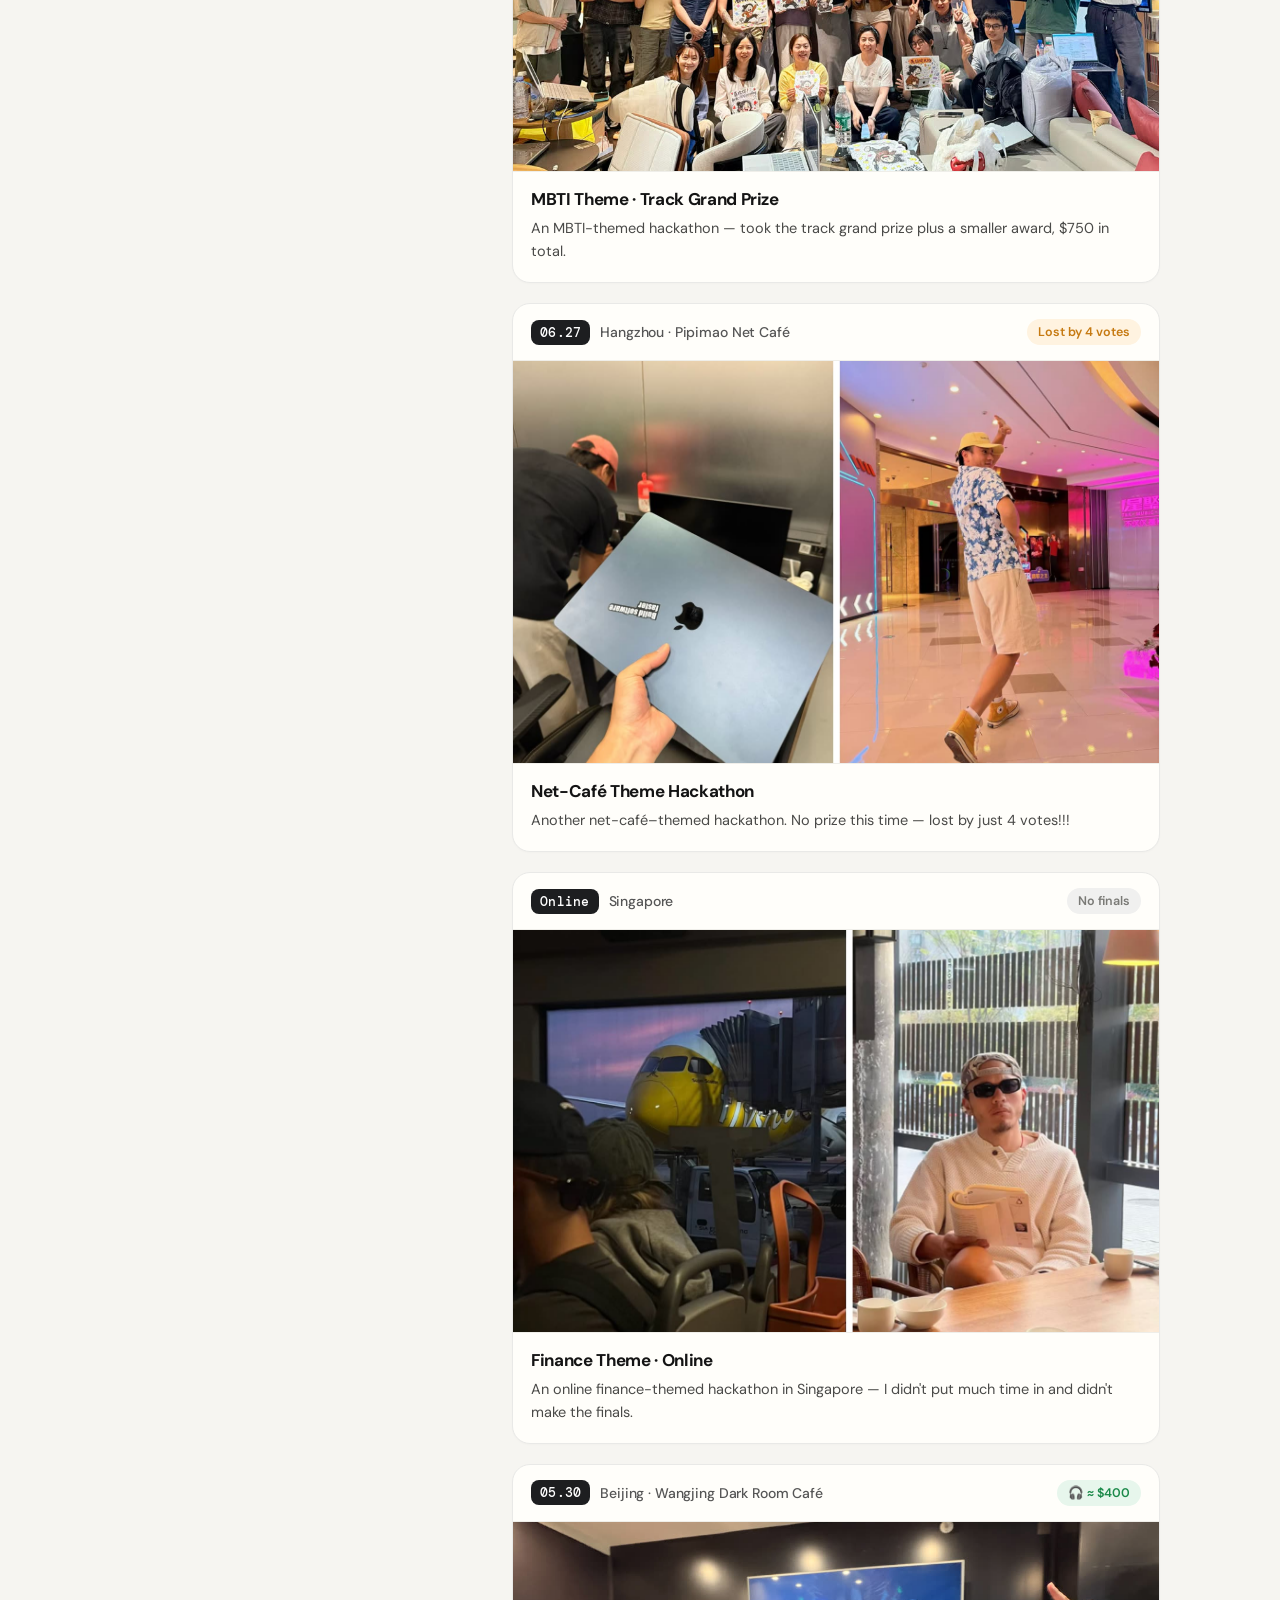
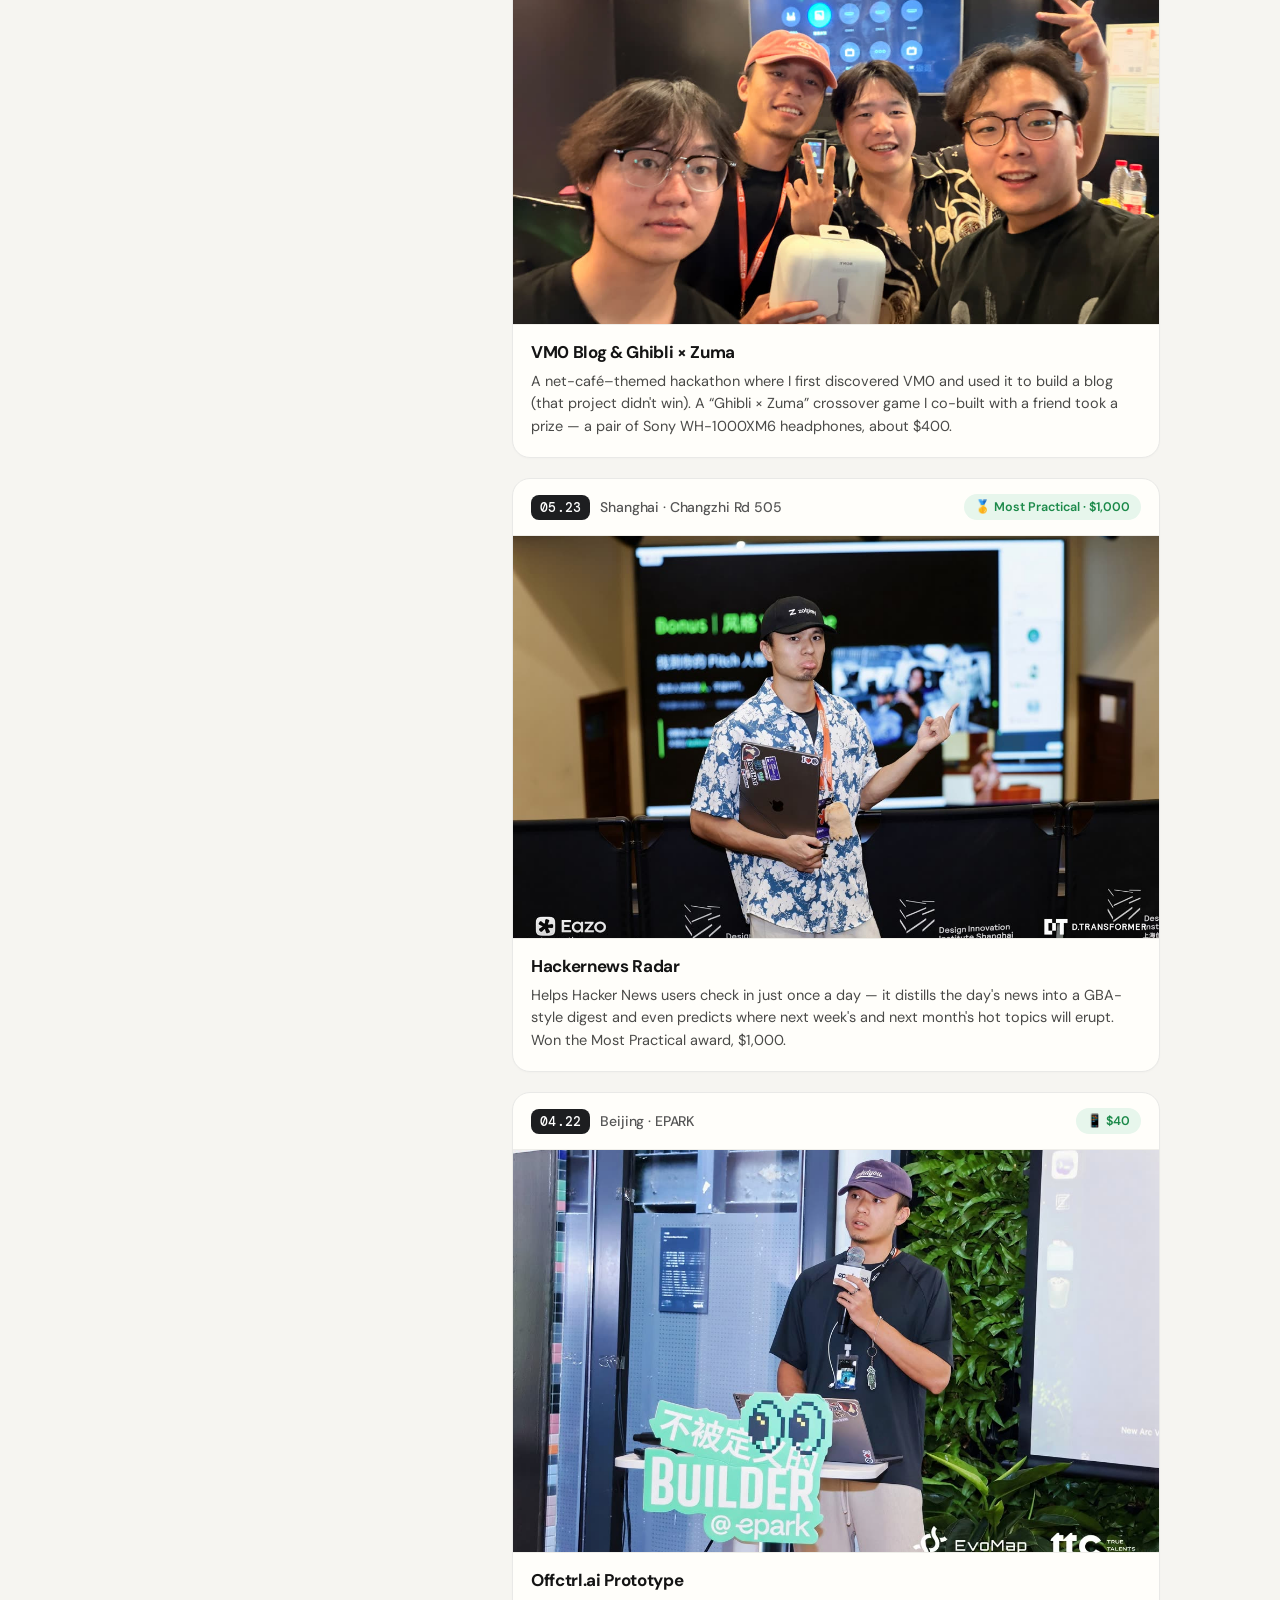
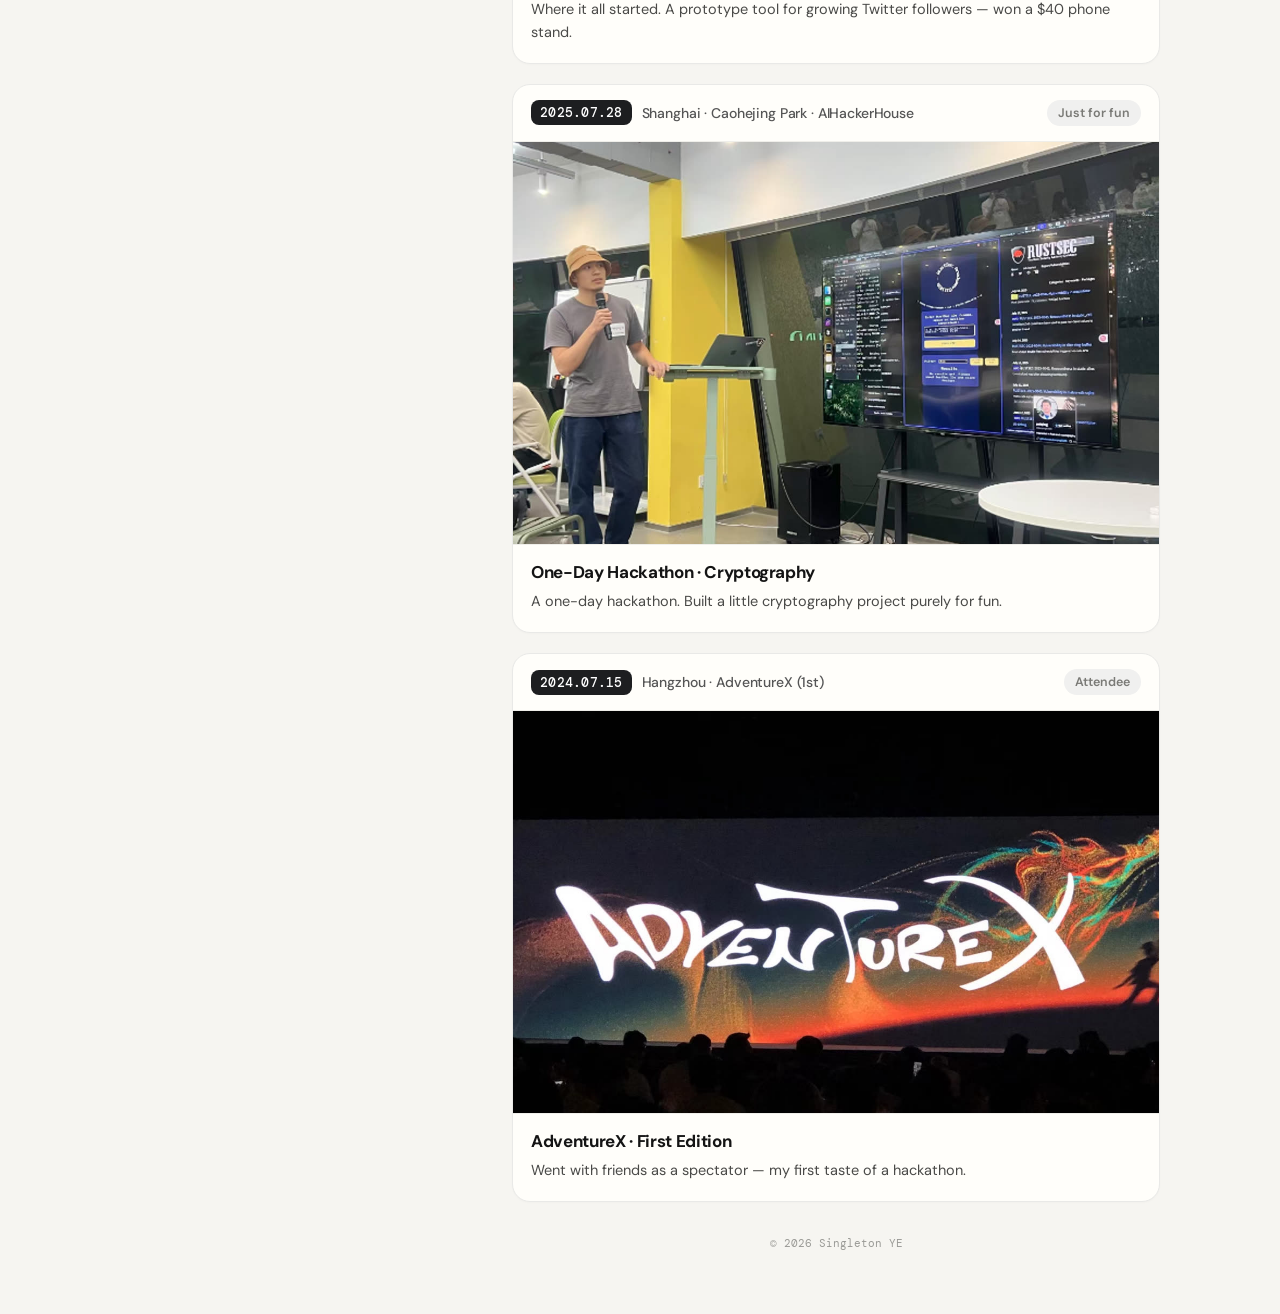
==== commit 676a25b4: "Add stitched photo to Singapore online finance hackathon card Co-Authored-By: Claude Opus 4.8 <norep" ====
--- a/public/index.html
+++ b/public/index.html
@@ -135,7 +135,7 @@
             <span class="place t" data-en="Singapore" data-zh="新加坡">Singapore</span>
             <span class="chip chip-zero t" data-en="No finals" data-zh="未入围">No finals</span>
           </div>
-          <div class="shot" data-note="On-site photo · click to replace"></div>
+          <img class="shot" src="assets/sg_online.jpg" alt="Around the Singapore online finance-themed hackathon" loading="lazy" />
           <div class="post-body">
             <h3 class="t" data-en="Finance Theme · Online" data-zh="金融主题 · 线上黑客松">Finance Theme · Online</h3>
             <p class="t" data-en="An online finance-themed hackathon in Singapore — I didn't put much time in and didn't make the finals." data-zh="新加坡的线上金融主题黑客松，没投入太多时间，最终未入围。">An online finance-themed hackathon in Singapore — I didn't put much time in and didn't make the finals.</p>
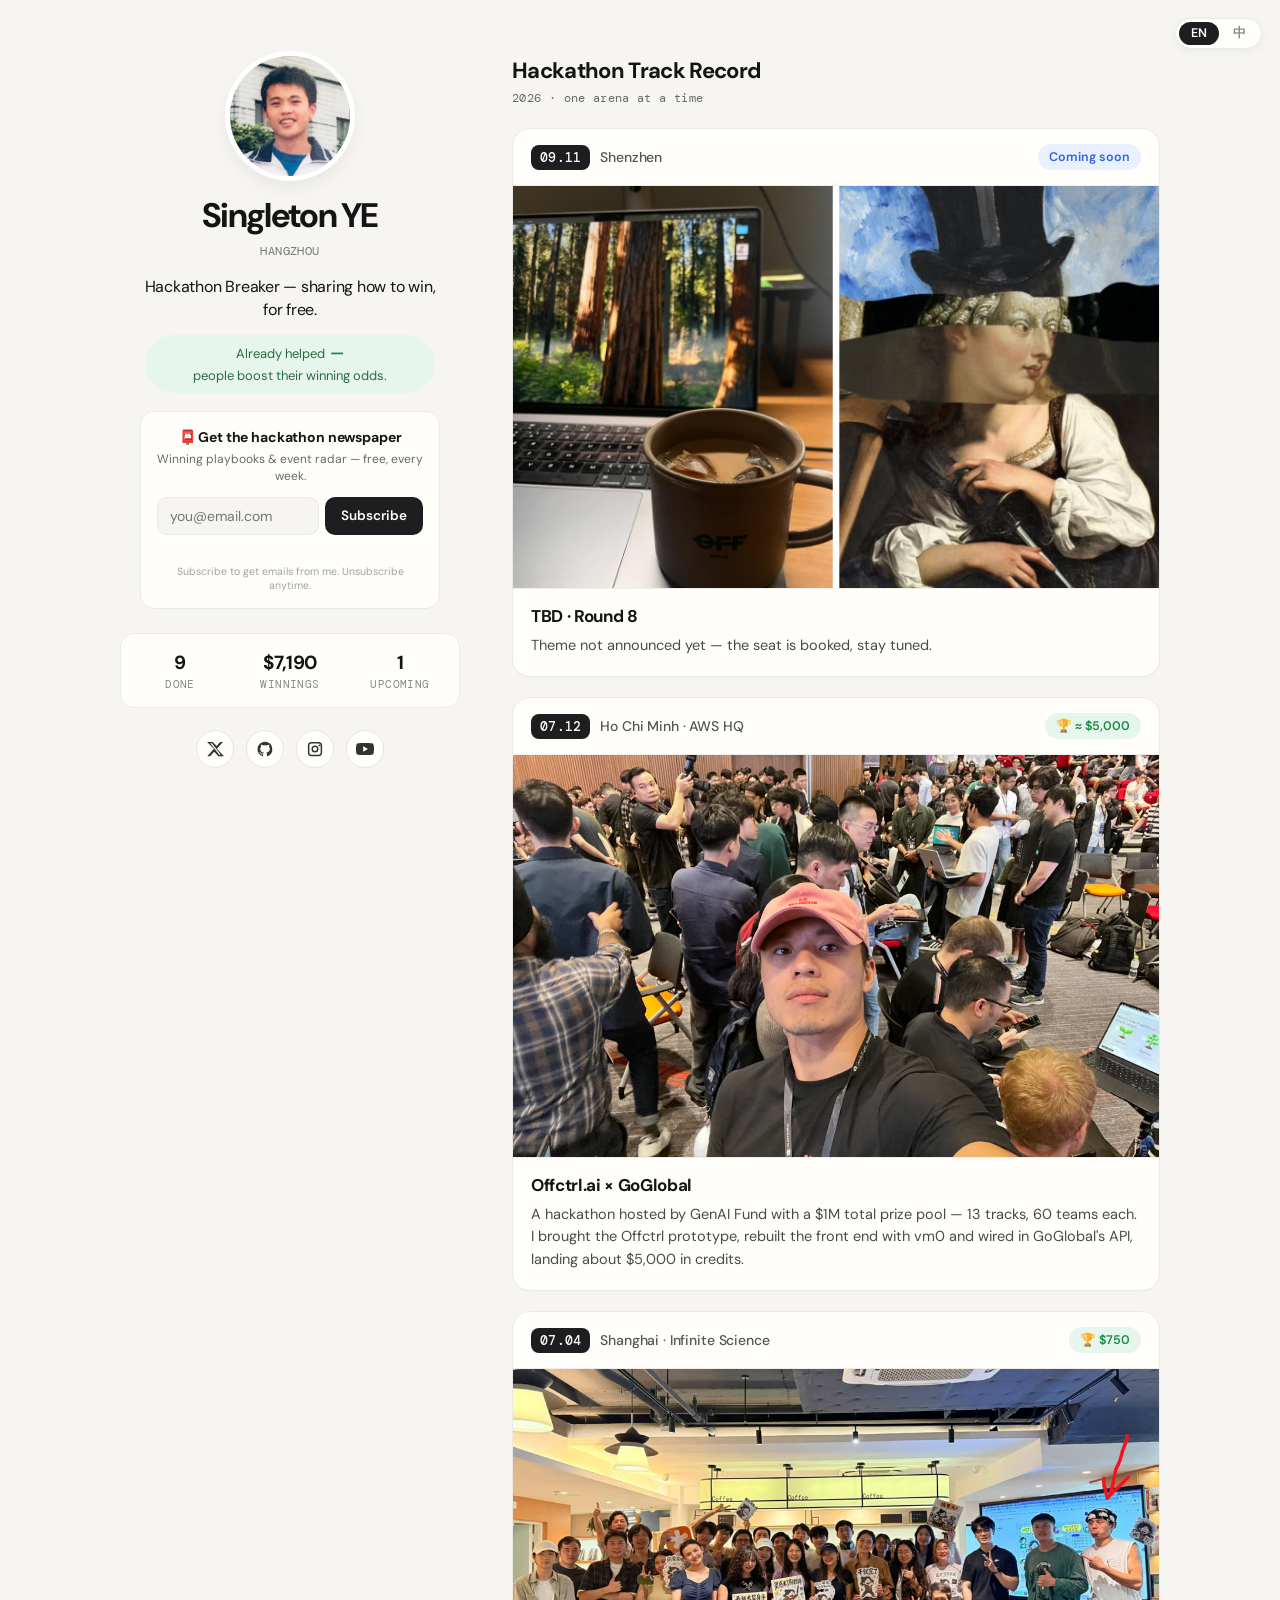
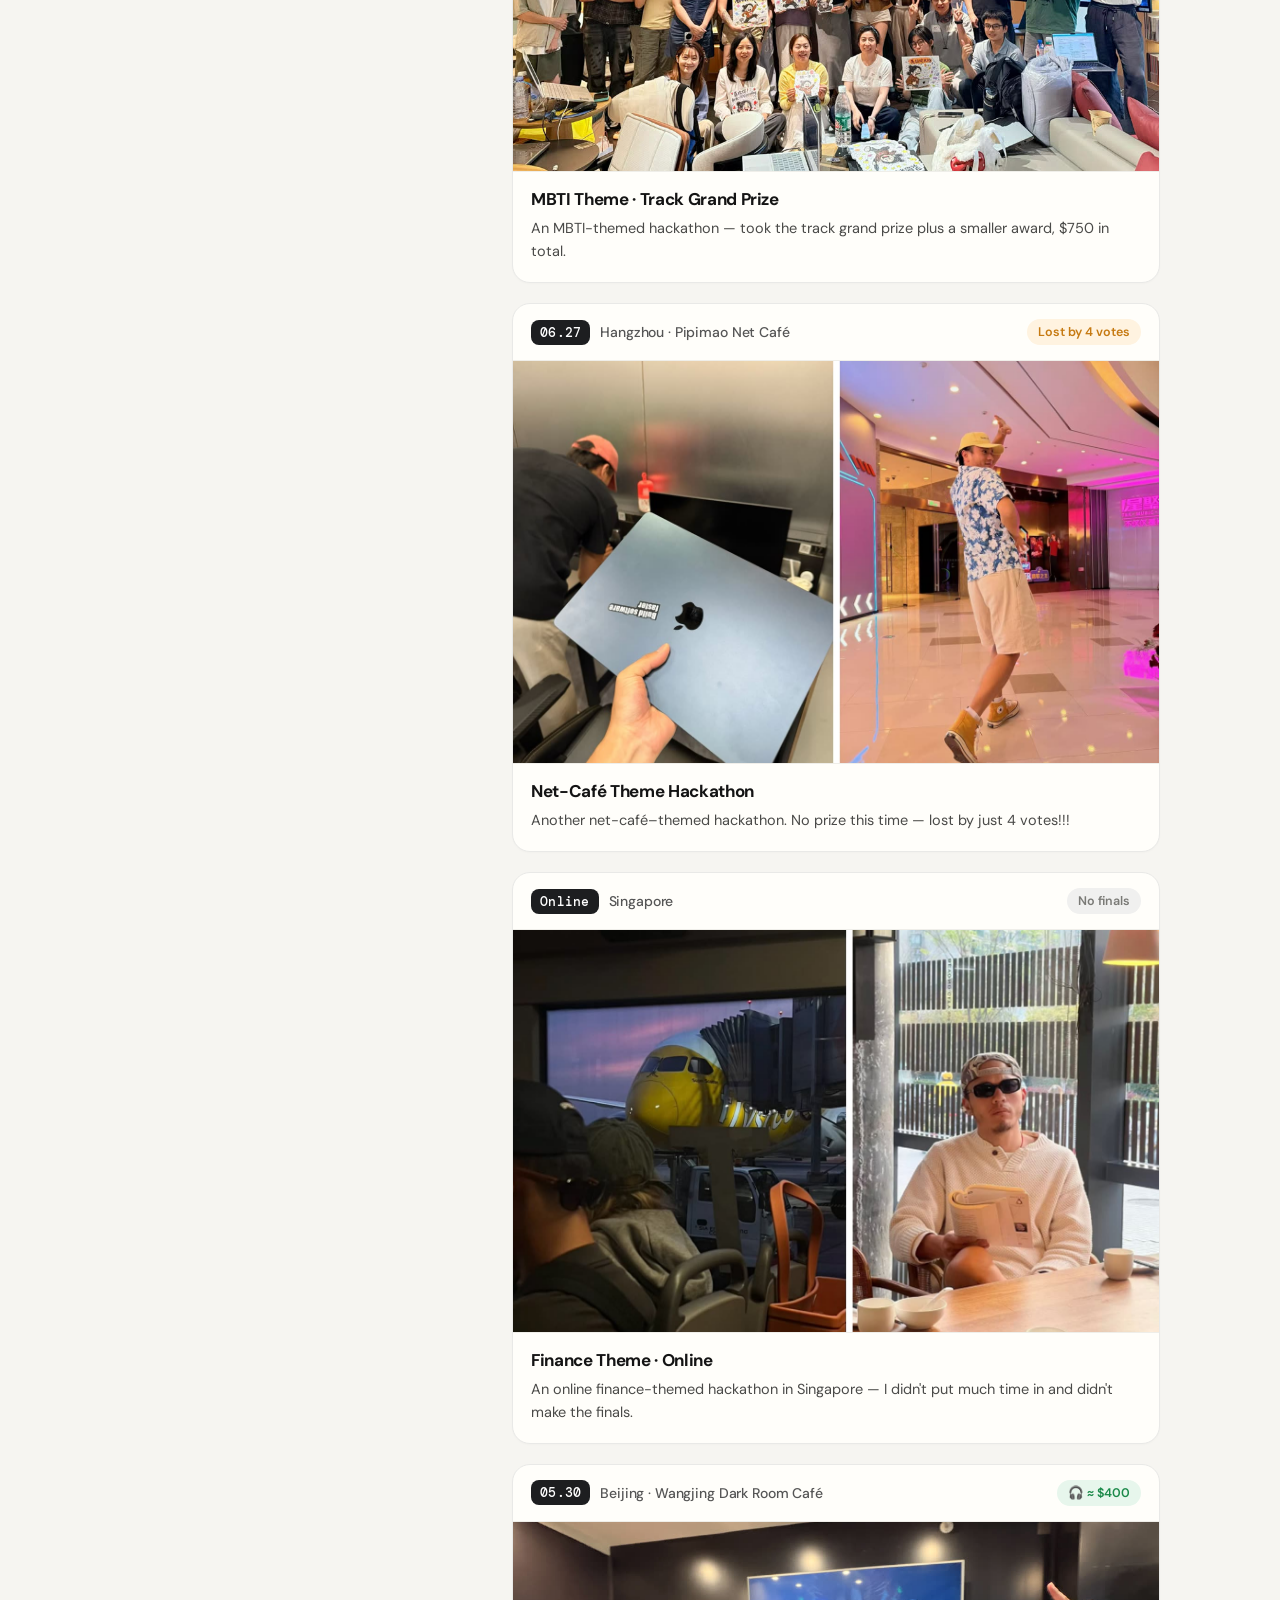
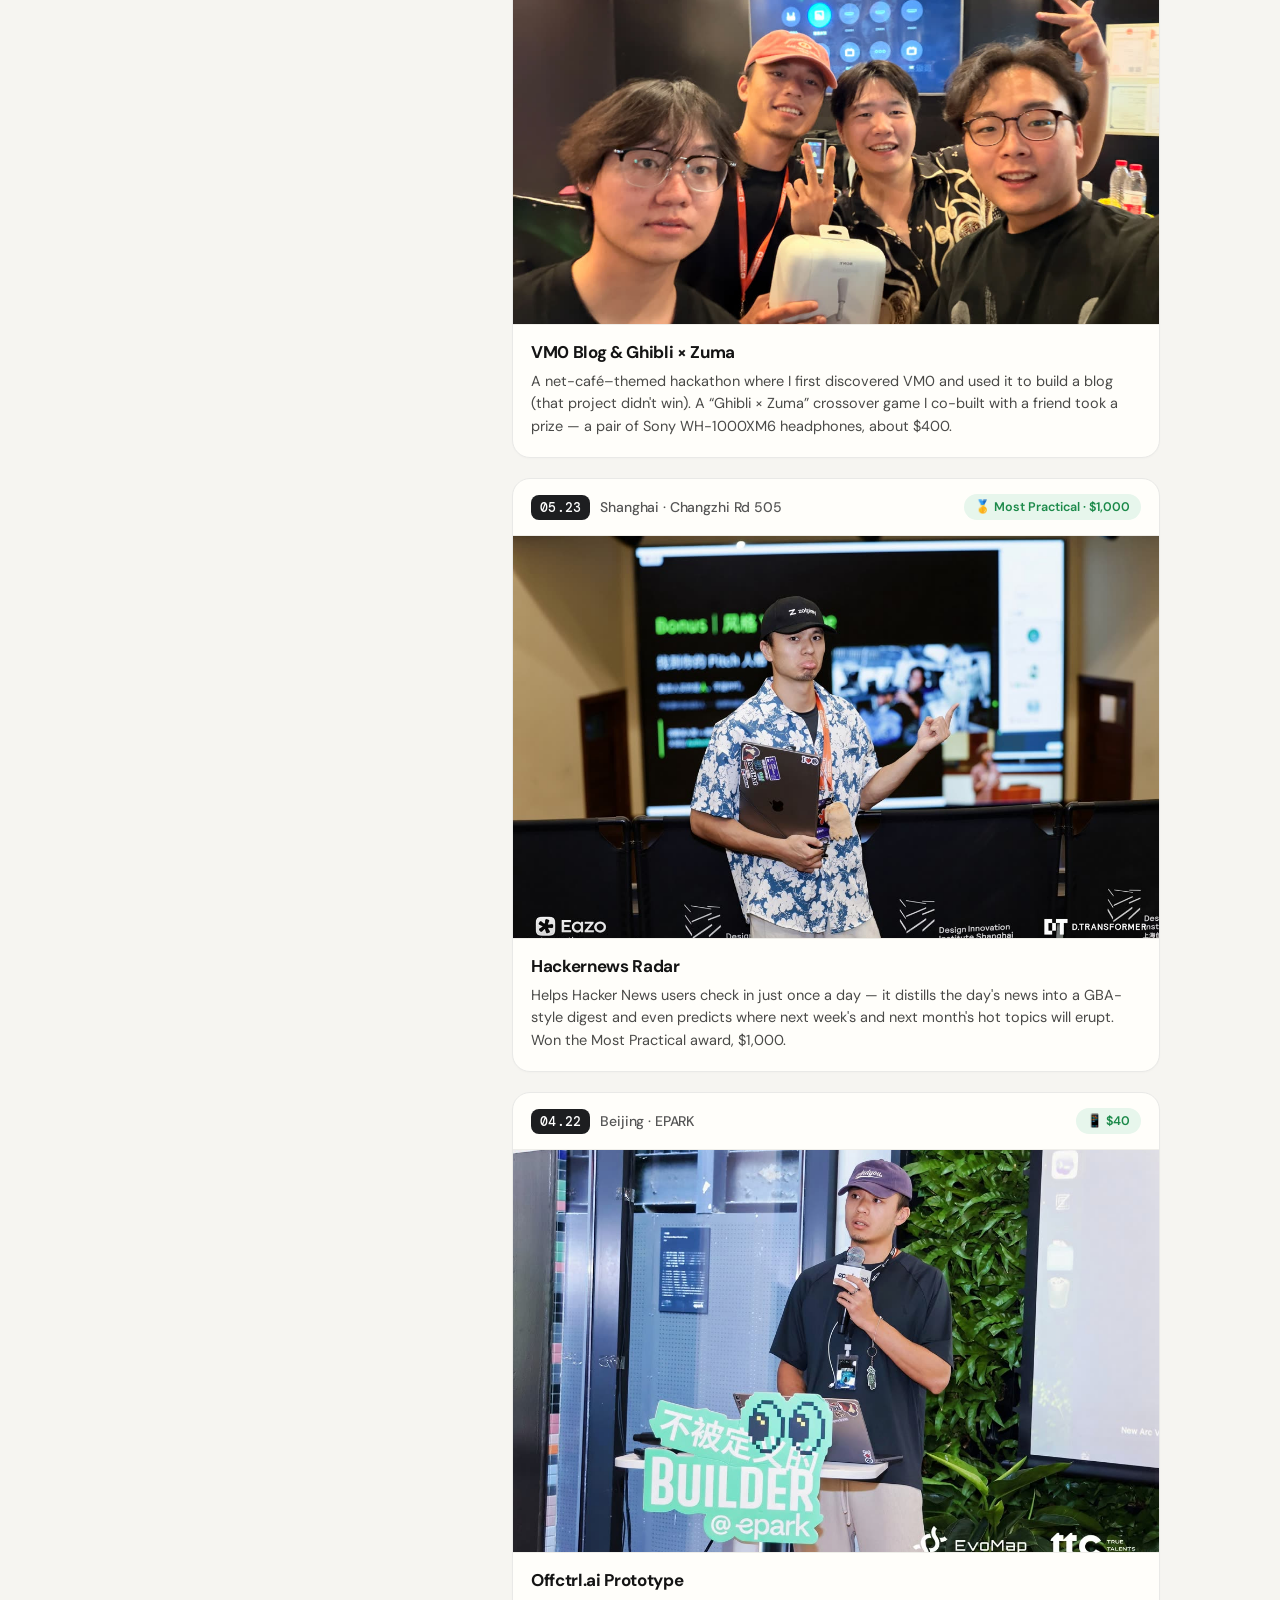
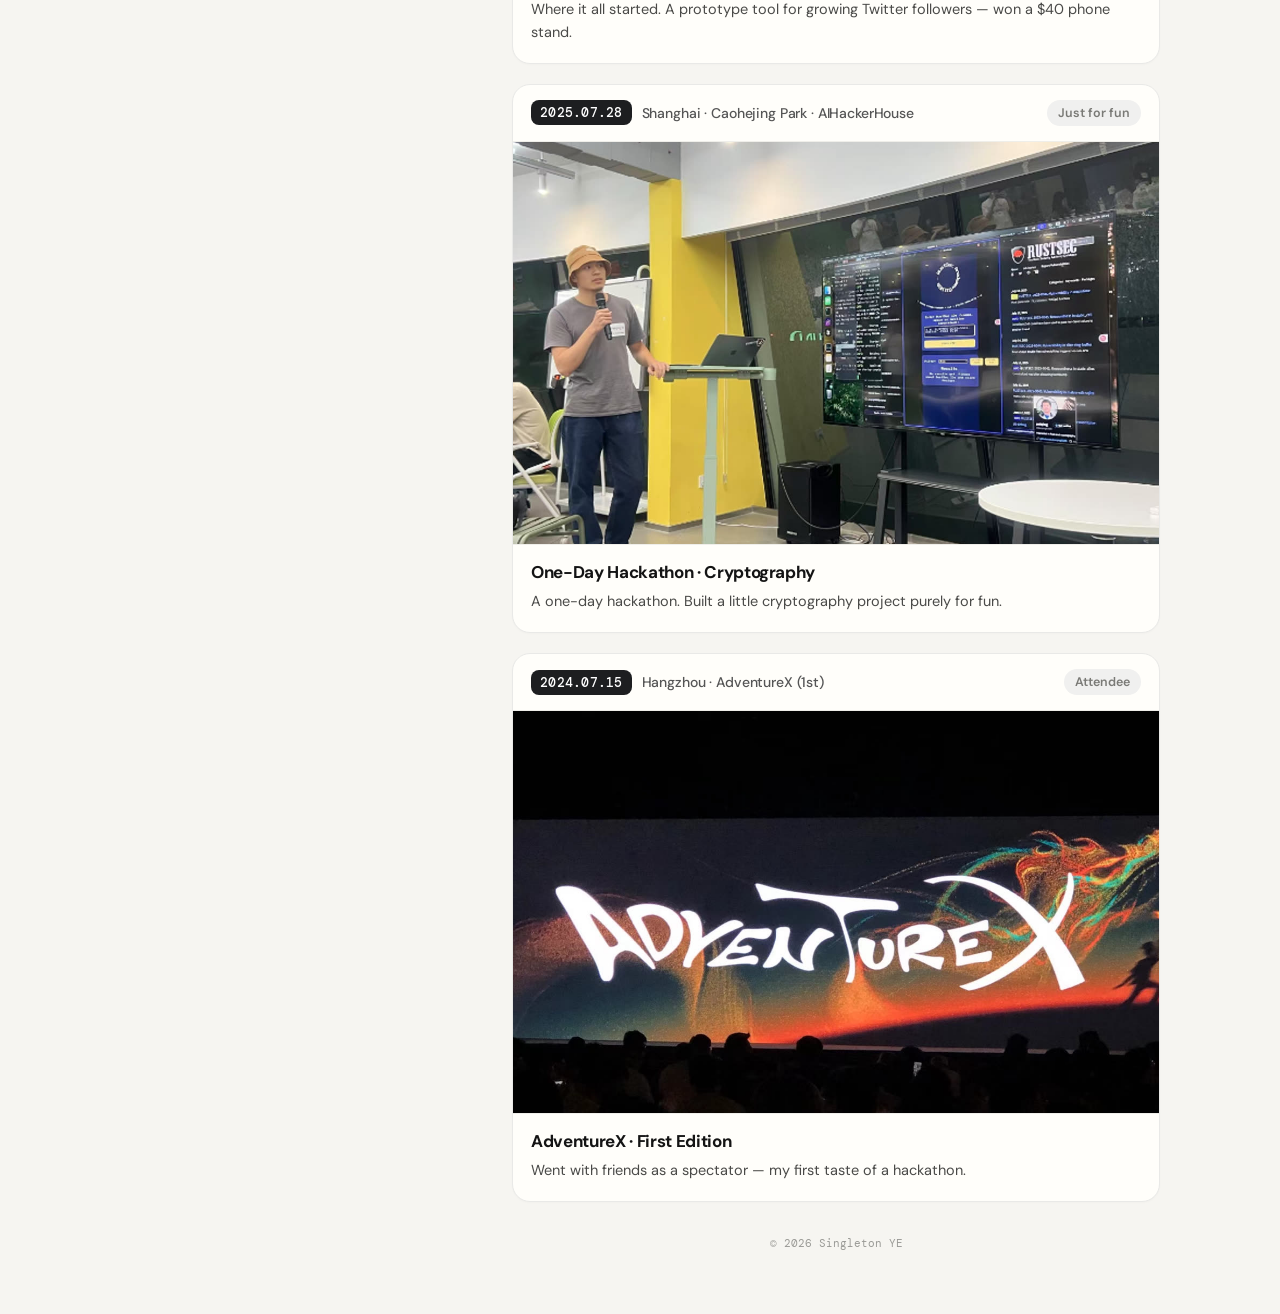
==== commit c525aa3d: "Wire newsletter subscribe form to Supabase (insert-only) Co-Authored-By: Claude Opus 4.8 <noreply@an" ====
--- a/public/index.html
+++ b/public/index.html
@@ -35,10 +35,11 @@
             <p class="sub-title t" data-en="📮 Get the hackathon newspaper" data-zh="📮 订阅黑客松报纸">📮 Get the hackathon newspaper</p>
             <p class="sub-sub t" data-en="Winning playbooks & event radar — free, every week." data-zh="拿奖打法 + 赛事雷达，每周一封，免费。">Winning playbooks &amp; event radar — free, every week.</p>
             <div class="sub-row">
-              <input class="sub-input" id="sub-email" type="email" autocomplete="email" placeholder="you@email.com" aria-label="Email" required disabled />
-              <button class="sub-btn t" id="sub-btn" type="submit" data-en="Subscribe" data-zh="订阅" disabled>Subscribe</button>
+              <input class="sub-input" id="sub-email" type="email" autocomplete="email" placeholder="you@email.com" aria-label="Email" required />
+              <button class="sub-btn t" id="sub-btn" type="submit" data-en="Subscribe" data-zh="订阅">Subscribe</button>
             </div>
-            <p class="sub-msg sub-soon t" id="sub-msg" role="status" aria-live="polite" data-en="Launching soon 🚀" data-zh="即将开放 🚀">Launching soon 🚀</p>
+            <p class="sub-msg" id="sub-msg" role="status" aria-live="polite"></p>
+            <p class="sub-fine t" data-en="Subscribe to get emails from me. Unsubscribe anytime." data-zh="订阅即表示同意接收我的邮件，可随时退订。">Subscribe to get emails from me. Unsubscribe anytime.</p>
           </form>
 
           <div class="stats" aria-label="hackathon record">
@@ -271,6 +272,44 @@
           }).catch(function () {});
         }
       })();
+
+      // ===== newsletter 订阅 → Supabase（前端只用公钥；表已开启 insert-only RLS）=====
+      (function () {
+        var form = document.getElementById('subscribe');
+        if (!form) return;
+        var SB_URL = 'https://bbcbnepgkzsixhajemuc.supabase.co';
+        var SB_KEY = 'sb_publishable_aTgrVQCiJ4WqWCANpZXQiw_-blaYNxA';
+        var input = document.getElementById('sub-email');
+        var btn = document.getElementById('sub-btn');
+        var msg = document.getElementById('sub-msg');
+        var EMAIL_RE = /^[^\s@]+@[^\s@]+\.[^\s@]+$/;
+        var isZh = function () { return document.documentElement.lang === 'zh-CN'; };
+        var t = function (en, zh) { return isZh() ? zh : en; };
+        var say = function (text, cls) { msg.className = 'sub-msg' + (cls ? ' ' + cls : ''); msg.textContent = text; };
+        form.addEventListener('submit', function (e) {
+          e.preventDefault();
+          var email = (input.value || '').trim();
+          if (!EMAIL_RE.test(email)) { say(t('Please enter a valid email.', '请输入有效的邮箱。'), 'err'); input.focus(); return; }
+          btn.disabled = true;
+          say(t('Subscribing…', '订阅中…'));
+          fetch(SB_URL + '/rest/v1/subscribers', {
+            method: 'POST',
+            headers: {
+              'apikey': SB_KEY,
+              'Authorization': 'Bearer ' + SB_KEY,
+              'Content-Type': 'application/json',
+              'Prefer': 'return=minimal'
+            },
+            body: JSON.stringify({ email: email, lang: isZh() ? 'zh' : 'en', source: 'single0.com' })
+          }).then(function (r) {
+            if (r.status === 201) { say(t('You’re in! See you in your inbox. 🎉', '订阅成功！很快在邮箱见。🎉'), 'ok'); form.reset(); }
+            else if (r.status === 409) { say(t('You’re already subscribed. 👍', '这个邮箱已经订阅过啦。👍'), 'ok'); }
+            else { throw new Error('status ' + r.status); }
+          }).catch(function () {
+            say(t('Something went wrong — please try again.', '出了点问题，请稍后再试。'), 'err');
+          }).finally(function () { btn.disabled = false; });
+        });
+      })();
     </script>
   </body>
 </html>
--- a/public/styles.css
+++ b/public/styles.css
@@ -36,6 +36,7 @@
 .sub-msg{margin:9px 0 0;font-size:12px;min-height:14px;line-height:1.4;color:var(--muted)}
 .sub-msg.ok{color:#1c8a4a}
 .sub-msg.err{color:#c0392b}
+.sub-fine{margin:7px 0 0;font-size:10.5px;line-height:1.4;color:#a3a29c}
 
 .stats{display:grid;grid-template-columns:repeat(3,1fr);gap:8px;margin:24px 0 22px;padding:16px 8px;border:1px solid var(--line);border-radius:14px;background:var(--card)}
 .stat{display:flex;flex-direction:column;gap:3px}
